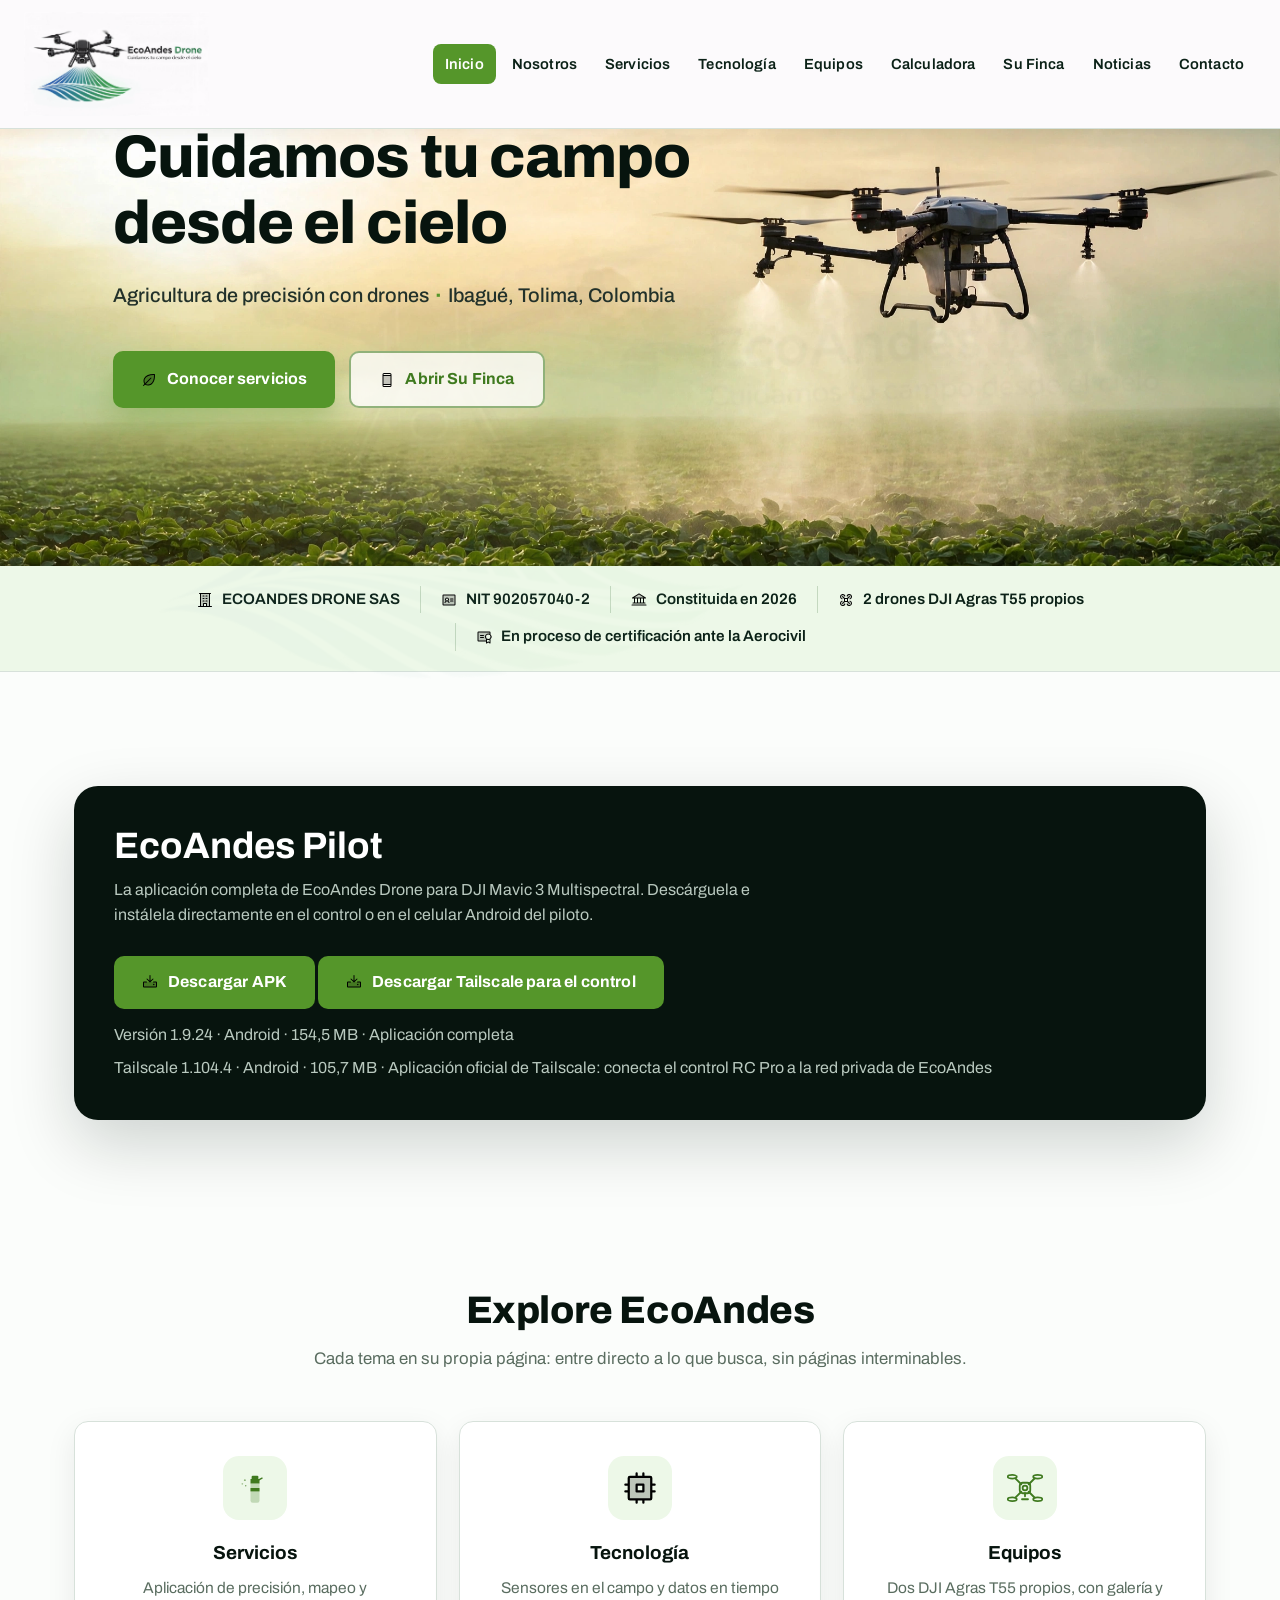
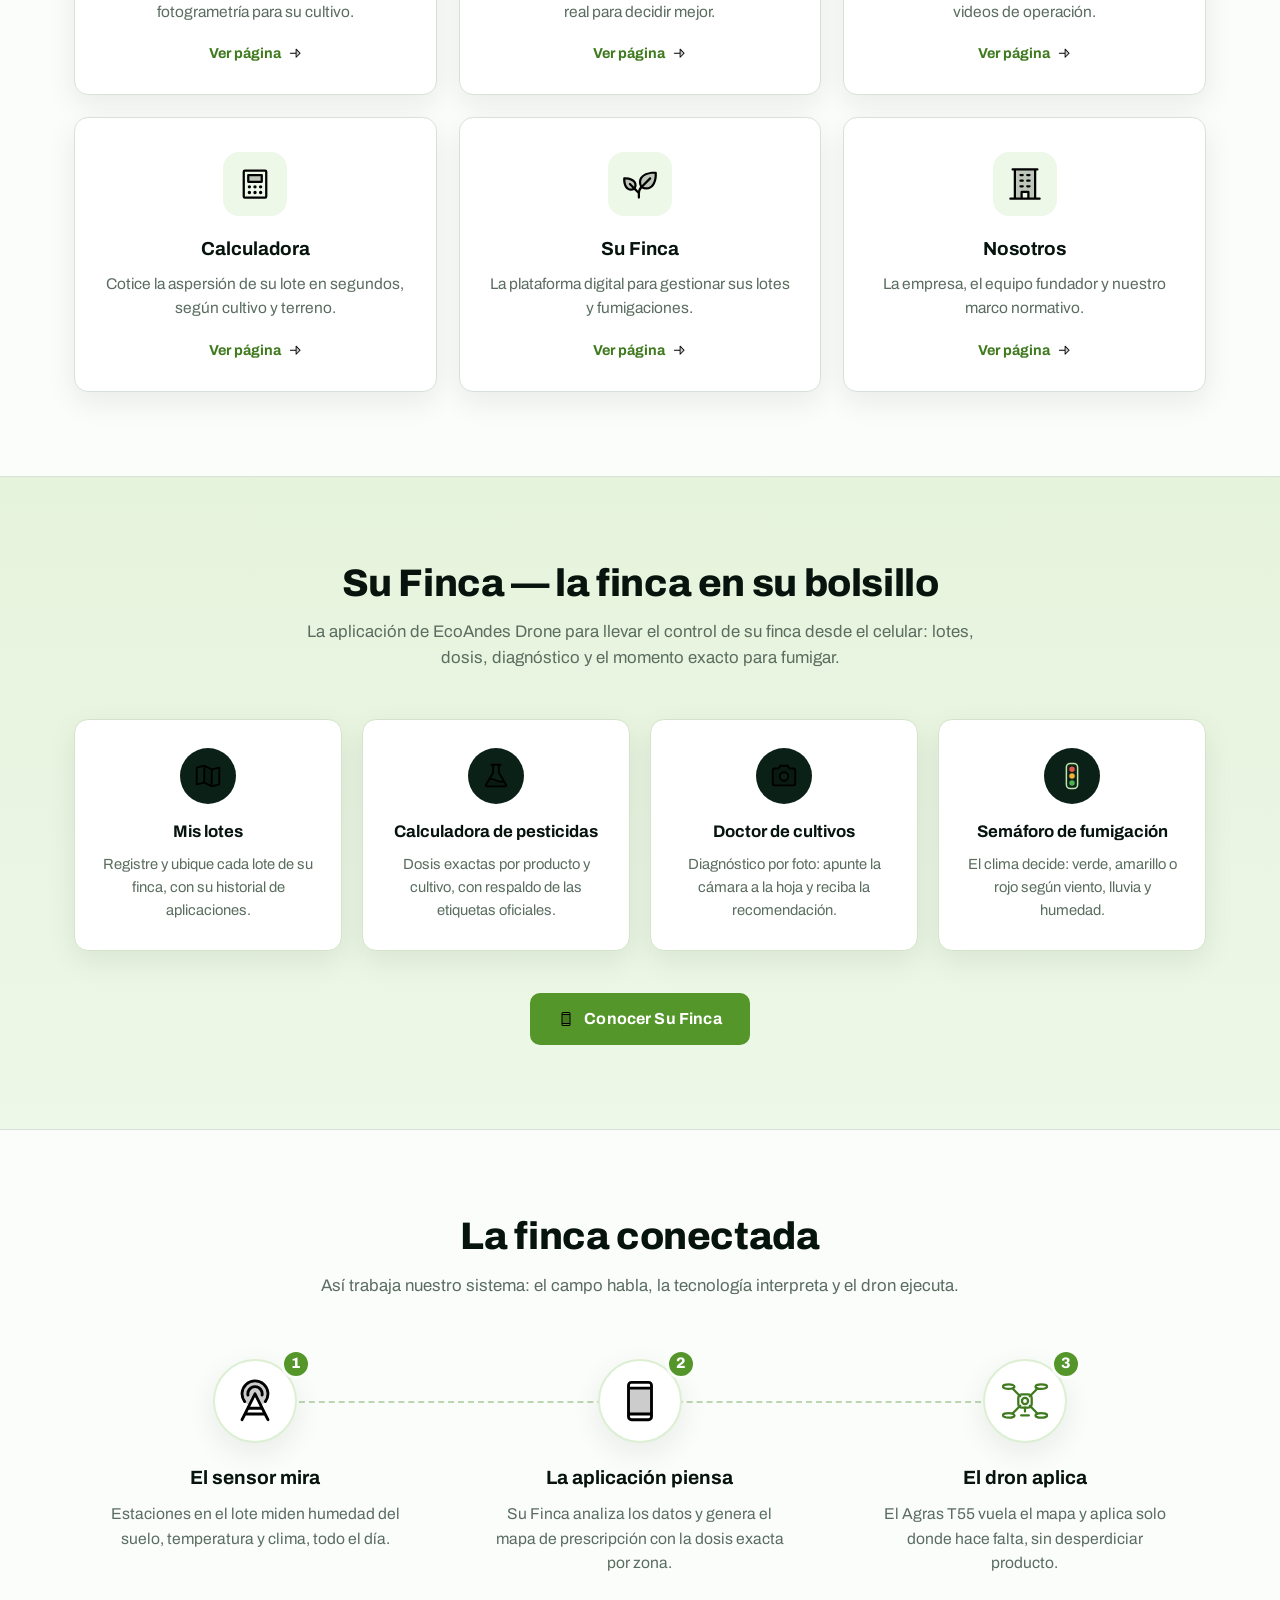
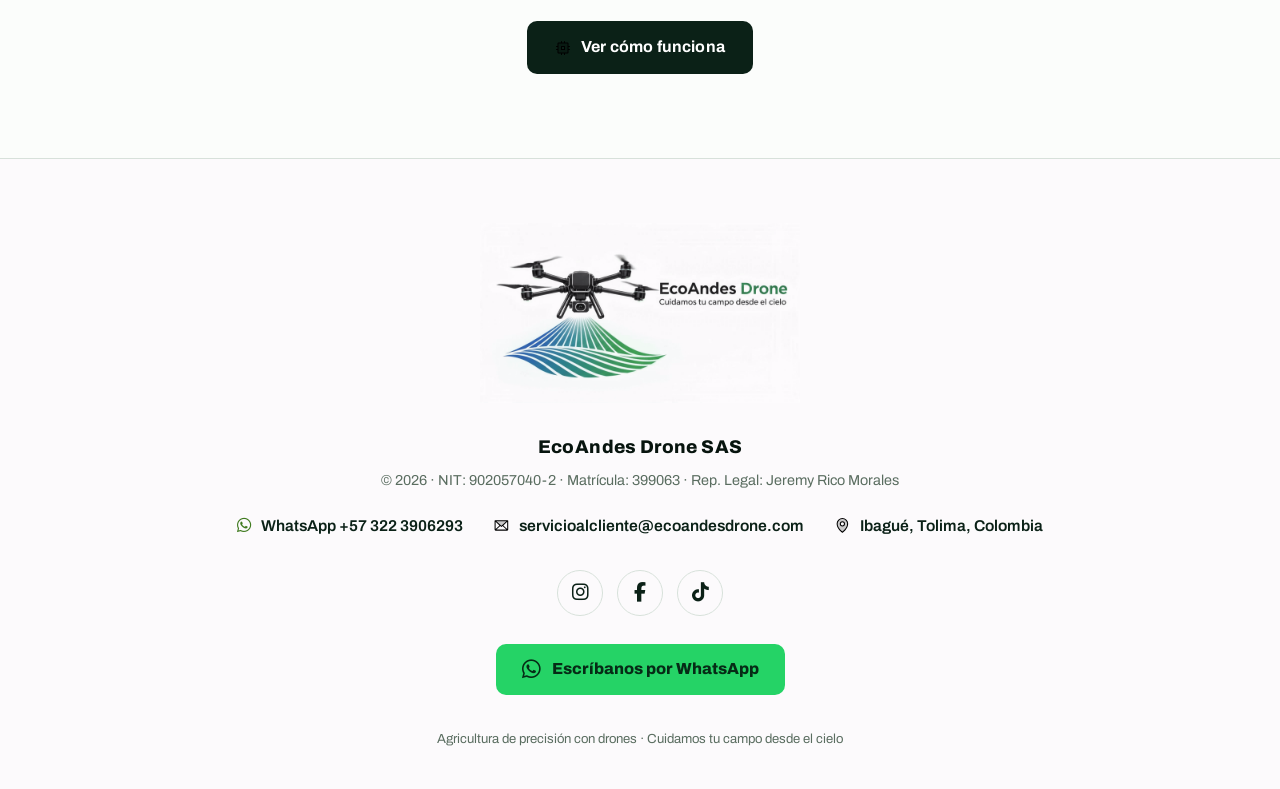
==== index.html @ b7e624b5 "Pilot 1.9.24: enlace de descarga y versión al día (riel de vuelo con Órbita, Ruta, PinPoint, Punto y" ====
<!doctype html>
<html lang="es">
  <head>
    <meta charset="utf-8" />
    <meta name="viewport" content="width=device-width, initial-scale=1, viewport-fit=cover" />
    <meta name="color-scheme" content="light" />
    <meta name="description" content="EcoAndes Drone SAS: agricultura de precisión con drones en Colombia. Fumigación, monitoreo de cultivos y la app Su Finca para el productor." /><link rel="canonical" href="https://ecoandesdrone.com/"><meta property="og:type" content="website"><meta property="og:site_name" content="EcoAndes Drone SAS"><meta property="og:title" content="EcoAndes Drone SAS | Cuidamos tu campo desde el cielo"><meta property="og:description" content="EcoAndes Drone SAS: agricultura de precisión con drones en Colombia. Fumigación, monitoreo de cultivos y la app Su Finca para el productor."><meta property="og:url" content="https://ecoandesdrone.com/"><meta property="og:image" content="https://ecoandesdrone.com/assets/hero-amanecer.webp"><meta name="twitter:card" content="summary_large_image"><meta name="twitter:title" content="EcoAndes Drone SAS | Cuidamos tu campo desde el cielo"><meta name="twitter:description" content="EcoAndes Drone SAS: agricultura de precisión con drones en Colombia. Fumigación, monitoreo de cultivos y la app Su Finca para el productor."><meta name="twitter:image" content="https://ecoandesdrone.com/assets/hero-amanecer.webp"><script type="application/ld+json">{"@context":"https://schema.org","@type":"Organization","name":"EcoAndes Drone SAS","url":"https://ecoandesdrone.com/","logo":"https://ecoandesdrone.com/assets/logo-estatico.webp","description":"Agricultura de precisión con drones en Colombia.","email":"servicioalcliente@ecoandesdrone.com","telephone":"+57-322-3906293","address":{"@type":"PostalAddress","addressLocality":"Ibagué","addressRegion":"Tolima","addressCountry":"CO"},"sameAs":["https://www.facebook.com/profile.php?id=61594143916085","https://www.instagram.com/ecoandesdrone/","https://www.tiktok.com/@ecoandesdrone"]}</script>
    <link rel="icon" href="assets/favicon.ico" />
    <title>EcoAndes Drone SAS | Cuidamos tu campo desde el cielo</title>
    <link rel="preconnect" href="https://fonts.googleapis.com" />
    <link rel="preconnect" href="https://fonts.gstatic.com" crossorigin />
    <link href="https://fonts.googleapis.com/css2?family=Archivo:wght@400;500;600;700;800;900&display=swap" rel="stylesheet" />
    <link rel="stylesheet" href="assets/fontawesome.css" />
    <style>
      :root{
        --ink:#07140e;
        --ink-2:#0b2117;
        --green:#55962a;
        --green-dark:#3f7a1f;
        --green-mid:#dcefd2;
        --pale:#edf8e8;
        --paper:#fbfdfb;
        --line:#d7e1da;
        --text:#1c2b21;
        --muted:#5a6d60;
        --white:#ffffff;
        --shadow:0 10px 30px rgba(7,20,14,.08);
        --shadow-lg:0 24px 60px rgba(2,8,5,.35);
        --radius:14px;
      }
      *{box-sizing:border-box}
      html{scroll-behavior:smooth}
      body{
        margin:0;
        font-family:"Archivo",system-ui,-apple-system,"Segoe UI",sans-serif;
        color:var(--text);
        background:var(--paper);
        line-height:1.55;
        -webkit-font-smoothing:antialiased;
      }
      img{max-width:100%;display:block}
      a{text-decoration:none;color:inherit}
      button{font:inherit}
      .wrap{max-width:1180px;margin:0 auto;padding:0 24px}
      .page-view[hidden]{display:none}

      /* ---------- LOGO: EL ORIGINAL, TAL CUAL, SOBRE BLANCO ----------
         Decisión del dueño: fondo blanco y el logo ORIGINAL a todo color,
         sin versiones en negativo, sin recolorear, sin halos ni
         difuminados. Se usa el archivo animado original del sitio
         (assets/logo-animado.gif: dron oscuro, "EcoAndes" en su tinta,
         "Drone" en verde, surcos azul-verde, eslogan debajo, hélices
         girando), idéntico en menú y pie. Su fondo nativo es un
         blanco cálido (#fcfafc); por eso el encabezado y el pie usan
         exactamente ese blanco: el logo se funde con la superficie
         sin rectángulo visible, sin tocar un píxel del arte. */

      /* ---------- MENÚ FIJO ---------- */
      .site-header{
        position:fixed;inset:0 0 auto 0;z-index:100;
        background:#fcfafc;
        border-bottom:1px solid var(--line);
        box-shadow:0 4px 18px rgba(7,20,14,.06);
      }
      .header-in{
        display:flex;align-items:center;gap:20px;
        max-width:1280px;margin:0 auto;padding:10px 24px;
      }
      .brand{display:flex;align-items:center;flex:none;padding:2px 0}
      .brand-logo{
        height:104px;width:auto;display:block;
      }
      .main-nav{margin-left:auto}
      .main-nav ul{
        display:flex;align-items:center;gap:4px;
        list-style:none;margin:0;padding:0;
      }
      .main-nav a{
        display:block;padding:9px 12px;border-radius:8px;
        color:var(--ink-2);font-size:.92rem;font-weight:600;letter-spacing:.01em;
        transition:background .2s,color .2s;cursor:pointer;
      }
      .main-nav a:hover{background:var(--pale);color:var(--green-dark)}
      .main-nav a.active{background:var(--green);color:#fff}
      .nav-toggle{
        display:none;margin-left:auto;
        background:transparent;border:1px solid var(--line);
        color:var(--ink-2);border-radius:8px;padding:8px 12px;font-size:1rem;cursor:pointer;
      }

      /* ---------- PANTALLA DE APERTURA (SPLASH) ----------
         Reproduce la del sitio vigente: al ENTRAR, primero se ve
         el logo grande y centrado, y después la página, con un
         fundido suave. Fondo verde oscuro radial; en el centro, el
         logo animado ORIGINAL (assets/logo-animado.gif, el mismo
         archivo, con las hélices girando) sobre su tarjeta blanca
         redondeada — su fondo nativo es ese blanco cálido, así que
         se funde con la tarjeta sin tocar un píxel —; debajo, el
         nombre, el eslogan y la barra de carga. Mismo ritmo del
         sitio actual: se oculta a los 450 ms del DOMContentLoaded
         (respaldo absoluto a los 1400 ms) y se desvanece en 0.7 s.
         Un toque o clic la salta y entra directo. Es solo de
         ENTRADA: la navegación interna entre páginas no la repite. */
      #splash{
        position:fixed;inset:0;z-index:9999;
        background:radial-gradient(circle at center,#163b27,#06110b 72%);
        display:grid;place-items:center;
        transition:opacity .7s,visibility .7s;
        cursor:pointer;
      }
      #splash.hidden{opacity:0;visibility:hidden;pointer-events:none}
      body.splash-lock{overflow:hidden}
      .splash-inner{text-align:center;color:#fff;padding:0 20px}
      .splash-card{
        width:min(310px,72vw);margin:0 auto;line-height:0;
        padding:18px 22px;border-radius:28px;
        background:#fcfafc;box-shadow:0 28px 80px rgba(0,0,0,.35);
        animation:splashLogoIn 1.1s cubic-bezier(.2,.8,.2,1);
      }
      .splash-card img{width:100%;height:auto;display:block}
      .splash-title{
        font-size:clamp(2rem,5vw,3.2rem);font-weight:900;
        margin-top:22px;letter-spacing:-.03em;line-height:1.05;
        animation:splashRise .9s .25s both;
      }
      .splash-title span{color:#2b854d}
      .splash-sub{
        color:#b8c9bd;margin-top:5px;font-size:1.02rem;
        animation:splashRise .9s .45s both;
      }
      .splash-loader{
        width:170px;height:3px;background:#284535;border-radius:9px;
        margin:28px auto 0;overflow:hidden;
      }
      .splash-loader::after{
        content:"";display:block;height:100%;width:45%;
        background:#2b854d;animation:splashLoad 1.7s ease-in-out infinite;
      }
      @keyframes splashLogoIn{
        from{opacity:0;transform:scale(.7) rotate(-8deg)}
        to{opacity:1;transform:none}
      }
      @keyframes splashRise{
        from{opacity:0;transform:translateY(15px)}
        to{opacity:1;transform:none}
      }
      @keyframes splashLoad{
        0%{transform:translateX(-120%)}
        100%{transform:translateX(380%)}
      }

      /* ---------- HERO (INICIO) — CONCEPTO 9 "AMANECER", LA ESCENA TAL CUAL ----------
         El fondo del hero ES la escena fotográfica del Concepto 9 que
         el dueño vio y escogió (assets/hero-amanecer.webp): cielo
         luminoso de amanecer, el dron a la derecha rociando sobre el
         campo verde, a todo el ancho y alto del hero, sin degradados
         sintéticos ni máscaras de fundido. La escena va LIMPIA, sin
         ningún texto impreso: los únicos textos son los elementos
         HTML vivos de aquí — a la izquierda, el titular oscuro en dos
         líneas, el subtítulo y los botones, en las mismas posiciones
         y proporciones de la referencia. */
      .hero{
        position:relative;color:var(--text);
        display:flex;align-items:flex-start;
        min-height:clamp(560px,44.2vw,900px);
        padding:clamp(96px,9.7vw,250px) 0 60px;
        overflow:hidden;background:#e7edd6;
      }
      .hero-bg{
        position:absolute;inset:0;z-index:0;
        width:100%;height:100%;
        object-fit:cover;object-position:50% 50%;
      }
      .hero-in{position:relative;z-index:2;width:100%;margin:0 auto;padding:0 24px 0 clamp(24px,8.8vw,260px)}
      .hero-copy{max-width:720px;text-align:left}
      .hero h1{
        margin:0;font-size:clamp(2.4rem,4.7vw,5.2rem);
        font-weight:800;line-height:1.1;letter-spacing:-.015em;color:var(--ink);
      }
      .hero h1 .l{display:block}
      .hero .sub{
        margin:24px 0 0;max-width:640px;
        font-size:clamp(1.02rem,1.55vw,1.3rem);color:#22312a;font-weight:500;
      }
      .hero .sub .dot{color:var(--green);font-weight:800;padding:0 2px}
      .hero-actions{
        margin-top:40px;display:flex;gap:14px;justify-content:flex-start;flex-wrap:wrap;
      }
      /* Botones como en la referencia: el principal, verde sólido; el
         secundario, claro y translúcido sobre la luz del cielo. */
      .hero .btn-green{box-shadow:0 14px 30px rgba(85,150,42,.35)}
      .hero .btn-outline{background:rgba(255,255,255,.78);border-color:rgba(63,122,31,.55)}
      .hero .btn-outline:hover{background:#fff}
      .btn{
        display:inline-flex;align-items:center;gap:10px;
        padding:14px 28px;border-radius:10px;
        font-size:1rem;font-weight:700;letter-spacing:.01em;
        transition:transform .15s,background .2s,border-color .2s;
        cursor:pointer;border:0;
      }
      .btn:active{transform:translateY(1px)}
      .btn-green{background:var(--green);color:#fff}
      .btn-green:hover{background:var(--green-dark)}
      .btn-outline{border:2px solid var(--green-dark);color:var(--green-dark);background:transparent}
      .btn-outline:hover{border-color:var(--green-dark);background:var(--pale)}
      .btn-dark{background:var(--ink-2);color:#fff}
      .btn-dark:hover{background:var(--ink)}

      /* ---------- MARCA DE AGUA FIJA ---------- */
      .site-watermark{
        position:fixed;inset:0;z-index:1;pointer-events:none;
        display:grid;place-items:center;overflow:hidden;opacity:.028;
      }
      .site-watermark img{
        width:min(1040px,82vw);height:auto;
        transform:rotate(-2deg) scale(1.04);will-change:transform;
        animation:watermarkDrift 18s ease-in-out infinite alternate;
      }
      @keyframes watermarkDrift{
        from{transform:rotate(-2deg) scale(1.04) translate3d(-1.5%,0,0)}
        to{transform:rotate(-2deg) scale(1.08) translate3d(1.5%,1%,0)}
      }
      section,.trust-band,.site-footer,.page-hero{position:relative;z-index:0}
      .wrap,.trust-in{position:relative;z-index:2}
      .site-footer > *{position:relative;z-index:2}

      /* ---------- FRANJA DE DATOS ---------- */
      .trust-band{background:var(--pale);border-bottom:1px solid var(--line)}
      .trust-in{
        display:flex;flex-wrap:wrap;justify-content:center;align-items:center;
        gap:10px 0;padding:20px 24px;max-width:1180px;margin:0 auto;text-align:center;
      }
      .trust-item{
        display:inline-flex;align-items:center;gap:9px;
        font-size:.95rem;font-weight:600;color:var(--ink-2);padding:2px 20px;
      }
      .trust-item i{color:var(--green-dark);font-size:1rem}
      .trust-item + .trust-item{border-left:1px solid #c4d8bf}

      /* ---------- SECCIONES ---------- */
      section{padding:84px 0}
      .section-head{text-align:center;max-width:680px;margin:0 auto 48px}
      .section-head h2{
        margin:0;font-size:clamp(1.7rem,3.6vw,2.4rem);font-weight:800;color:var(--ink);
        letter-spacing:-.01em;line-height:1.15;
      }
      .section-head p{margin:14px 0 0;color:var(--muted);font-size:1.05rem}
      .section-head.left{text-align:left;margin-left:0}
      .kicker{
        display:block;color:var(--green-dark);font-size:.78rem;font-weight:800;
        letter-spacing:.13em;text-transform:uppercase;margin-bottom:10px;
      }

      /* ---------- ENCABEZADO DE PÁGINA INTERNA ---------- */
      .page-hero{
        background:linear-gradient(135deg,var(--ink-2),var(--ink) 60%,#0e2c1f);
        color:#fff;text-align:center;
        padding:158px 24px 62px;overflow:hidden;
      }
      .page-hero::after{
        content:"";position:absolute;inset:0;
        background:radial-gradient(600px 220px at 80% 15%,rgba(85,150,42,.35),transparent);
        pointer-events:none;
      }
      .page-hero .in{position:relative;z-index:1;max-width:760px;margin:0 auto}
      .page-hero h1{
        margin:0;font-size:clamp(1.9rem,4.6vw,3rem);font-weight:800;
        letter-spacing:-.01em;line-height:1.12;
      }
      .page-hero p{margin:14px auto 0;color:#c9d8cf;font-size:1.05rem;max-width:640px}
      .page-crumb{
        display:inline-flex;align-items:center;gap:8px;margin-bottom:18px;
        font-size:.82rem;font-weight:700;letter-spacing:.08em;text-transform:uppercase;color:#9db8a4;
      }
      .page-crumb a{color:#bfe3ac;cursor:pointer}
      .page-crumb a:hover{color:#fff}

      /* ---------- EXPLORE (tarjetas-puerta) ---------- */
      .grid-6{display:grid;grid-template-columns:repeat(3,1fr);gap:22px}
      .card{
        background:var(--white);border:1px solid var(--line);border-radius:var(--radius);
        padding:34px 28px 30px;text-align:center;box-shadow:var(--shadow);
        display:flex;flex-direction:column;align-items:center;
        transition:transform .18s,box-shadow .18s,border-color .18s;cursor:pointer;
      }
      .card:hover{transform:translateY(-4px);border-color:#bcd6b2;box-shadow:0 18px 40px rgba(7,20,14,.12)}
      .card .icon{
        width:64px;height:64px;border-radius:16px;
        background:var(--pale);color:var(--green-dark);
        display:flex;align-items:center;justify-content:center;
        font-size:1.7rem;margin-bottom:18px;
      }
      .card .icon svg{width:36px;height:36px}
      .card h3{margin:0;font-size:1.18rem;font-weight:700;color:var(--ink)}
      .card p{margin:9px 0 0;color:var(--muted);font-size:.97rem}
      .card .go{
        margin-top:auto;padding-top:18px;
        font-size:.9rem;font-weight:700;color:var(--green-dark);
        display:inline-flex;align-items:center;gap:7px;
      }

      /* ---------- TARJETAS GENÉRICAS ---------- */
      .grid-2{display:grid;grid-template-columns:repeat(2,1fr);gap:22px}
      .grid-3{display:grid;grid-template-columns:repeat(3,1fr);gap:22px}
      .grid-4{display:grid;grid-template-columns:repeat(4,1fr);gap:20px}
      .info-card{
        background:var(--white);border:1px solid var(--line);border-radius:var(--radius);
        padding:32px 28px;box-shadow:var(--shadow);
      }
      .info-card .icon{
        width:58px;height:58px;border-radius:16px;margin-bottom:18px;
        background:var(--pale);color:var(--green-dark);
        display:flex;align-items:center;justify-content:center;font-size:1.5rem;
      }
      .info-card h3{margin:0;font-size:1.22rem;font-weight:700;color:var(--ink)}
      .info-card p{margin:9px 0 0;color:var(--muted);font-size:.98rem}
      .info-card ul{margin:12px 0 0;padding-left:18px;color:var(--muted);font-size:.95rem}
      .info-card ul li{margin:5px 0}
      .info-card ul strong{color:var(--text)}

      /* ---------- SU FINCA ---------- */
      .sufinca{background:linear-gradient(180deg,#e6f3dc 0%,var(--pale) 100%);border-block:1px solid var(--line)}
      .mini-card{
        background:var(--white);border:1px solid #d3e4cb;border-radius:var(--radius);
        padding:28px 22px;text-align:center;box-shadow:var(--shadow);
      }
      .mini-card .icon{
        width:56px;height:56px;border-radius:50%;margin:0 auto 15px;
        background:var(--ink-2);color:#bfe3ac;
        display:flex;align-items:center;justify-content:center;font-size:1.45rem;
      }
      .mini-card .icon svg{width:30px;height:30px}
      .mini-card h3{margin:0;font-size:1.05rem;font-weight:700;color:var(--ink)}
      .mini-card p{margin:8px 0 0;color:var(--muted);font-size:.92rem}
      .center-action{text-align:center;margin-top:42px}

      /* ---------- PASOS / FLUJO ---------- */
      .steps{display:grid;grid-template-columns:repeat(3,1fr);gap:22px;position:relative}
      .steps-4{grid-template-columns:repeat(4,1fr)}
      .step{text-align:center;padding:12px 22px 4px;position:relative}
      a.step{cursor:pointer}
      a.step:hover h3{color:var(--green-dark)}
      .step .icon{
        width:84px;height:84px;border-radius:50%;margin:0 auto 20px;
        background:var(--white);border:2px solid var(--green-mid);
        color:var(--green-dark);box-shadow:var(--shadow);
        display:flex;align-items:center;justify-content:center;font-size:2rem;
        position:relative;z-index:1;
      }
      .step .icon svg{width:46px;height:46px}
      .step .num{
        position:absolute;top:2px;left:50%;transform:translateX(26px);
        width:30px;height:30px;border-radius:50%;z-index:2;
        background:var(--green);color:#fff;font-weight:800;font-size:.95rem;
        display:flex;align-items:center;justify-content:center;
        border:3px solid var(--paper);
      }
      .step h3{margin:0;font-size:1.2rem;font-weight:700;color:var(--ink)}
      .step p{margin:10px auto 0;color:var(--muted);font-size:.98rem;max-width:300px}
      @media (min-width:821px){
        .steps::before{
          content:"";position:absolute;top:54px;left:19%;right:19%;
          border-top:2px dashed #bcd6b2;z-index:0;
        }
        .steps-4::before{left:12%;right:12%}
      }

      /* ---------- DATOS DE EMPRESA ---------- */
      .data-list{
        background:var(--white);border:1px solid var(--line);border-radius:var(--radius);
        box-shadow:var(--shadow);overflow:hidden;
      }
      .data-row{
        display:flex;gap:16px;align-items:flex-start;
        padding:18px 26px;border-bottom:1px solid var(--line);
      }
      .data-row:last-child{border-bottom:0}
      .data-row i{color:var(--green-dark);font-size:1.1rem;margin-top:3px;width:22px;text-align:center;flex:none}
      .data-row b{display:block;font-size:.8rem;letter-spacing:.07em;text-transform:uppercase;color:var(--muted)}
      .data-row span{font-size:1.02rem;font-weight:600;color:var(--ink)}
      .data-row a{color:var(--green-dark);font-weight:700}
      .data-row a:hover{text-decoration:underline}

      /* ---------- MARCO NORMATIVO ---------- */
      .norm-grid{display:grid;grid-template-columns:repeat(3,1fr);gap:18px}
      .norm-item{
        padding:26px;border:1px solid var(--line);border-radius:var(--radius);
        background:var(--white);box-shadow:var(--shadow);
      }
      .norm-item i{color:var(--green-dark);font-size:1.5rem;margin-bottom:14px;display:block}
      .norm-item h4{margin:0 0 6px;font-size:1rem;color:var(--ink)}
      .norm-item p{margin:0;font-size:.9rem;color:var(--muted)}
      .notice{
        margin-top:24px;padding:20px 22px;border-left:4px solid var(--green);
        background:#f2f8f2;border-radius:0 12px 12px 0;color:#3c5144;font-size:.94rem;
      }
      .notice a{color:var(--green-dark);font-weight:700}
      .notice a:hover{text-decoration:underline}

      /* ---------- ACORDEÓN DE SERVICIOS ---------- */
      .accordion{max-width:920px;margin:0 auto;display:grid;gap:13px}
      .acc{
        background:#fff;border:1px solid var(--line);border-radius:16px;
        overflow:hidden;box-shadow:0 8px 25px rgba(7,20,14,.045);
      }
      .acc.featured{border:2px solid var(--green)}
      .acc-head{
        display:flex;align-items:center;gap:16px;width:100%;
        padding:20px 22px;cursor:pointer;background:transparent;border:0;text-align:left;
      }
      .acc-icon{
        width:52px;height:52px;border-radius:15px;background:var(--pale);
        display:flex;align-items:center;justify-content:center;
        color:var(--green-dark);flex:none;font-size:1.25rem;
      }
      .acc-title{flex:1;font-weight:800;font-size:1.05rem;color:var(--ink)}
      .acc .chev{transition:transform .3s;color:#82938a}
      .acc.open .chev{transform:rotate(180deg);color:var(--green-dark)}
      .acc-body{max-height:0;overflow:hidden;transition:max-height .45s ease}
      .acc.open .acc-body{max-height:700px}
      .acc-content{padding:0 24px 24px 90px;color:var(--muted);font-size:.97rem}
      .acc-content ul{margin-top:10px;padding-left:18px}
      .acc-content li{margin:6px 0}
      .acc-content strong{color:var(--ink)}

      /* ---------- PROCESO DE TRABAJO (banda oscura) ---------- */
      .process-band{
        margin-top:30px;background:var(--ink);color:#fff;border-radius:24px;
        padding:40px;box-shadow:0 24px 65px rgba(7,20,14,.18);
      }
      .process-band h3{margin:0;font-size:clamp(1.6rem,3vw,2.3rem);line-height:1.1;color:#fff}
      .process-band .lead{color:#b9c9bf;max-width:680px;margin:12px 0 0}
      .process-steps{display:grid;grid-template-columns:repeat(5,1fr);gap:12px;margin-top:30px}
      .process-steps > div{
        padding:18px;border:1px solid rgba(255,255,255,.1);
        background:rgba(255,255,255,.045);border-radius:16px;min-height:150px;
      }
      .process-steps b{
        display:inline-flex;align-items:center;justify-content:center;
        width:34px;height:34px;border-radius:50%;
        background:rgba(85,150,42,.22);color:#bde7c3;font-size:.75rem;margin-bottom:18px;
      }
      .process-steps strong{display:block;margin-bottom:5px}
      .process-steps span{display:block;color:#9fb1a6;font-size:.84rem}
      .check-points{display:grid;gap:10px;margin-top:22px}
      .check-points span{display:flex;gap:9px;align-items:center;font-weight:600;color:var(--ink)}
      .check-points i{color:var(--green-dark)}

      /* ---------- FICHA T55 ---------- */
      .t55-spec{
        display:grid;grid-template-columns:1.2fr .8fr;gap:26px;align-items:stretch;
        background:#fff;border:1px solid var(--line);border-radius:22px;
        padding:36px;box-shadow:var(--shadow);
      }
      .t55-spec h3{margin:0 0 10px;font-size:1.9rem;color:var(--ink)}
      .t55-spec p{color:var(--muted);line-height:1.75;margin:0}
      .spec-list{display:grid;grid-template-columns:1fr 1fr;gap:12px}
      .spec-list span{border:1px solid var(--line);border-radius:16px;padding:18px;background:var(--paper)}
      .spec-list b{display:block;font-size:1.45rem;color:var(--green-dark)}
      .spec-list small{color:var(--muted)}
      .disclaimer{
        display:flex;gap:12px;align-items:flex-start;margin-top:20px;
        padding:18px 20px;border-left:4px solid var(--green);
        background:#f2f8f2;border-radius:0 12px 12px 0;color:#496055;font-size:.9rem;
      }
      .disclaimer i{color:var(--green-dark);margin-top:4px}
      .disclaimer p{margin:0}

      /* ---------- GALERÍA Y VIDEOS ---------- */
      .gallery-grid{display:grid;grid-template-columns:repeat(3,1fr);gap:18px}
      .gallery-item{
        position:relative;border-radius:18px;overflow:hidden;background:var(--ink-2);
        box-shadow:var(--shadow);margin:0;
      }
      .gallery-item img{width:100%;height:300px;object-fit:cover;display:block}
      .gallery-item figcaption{
        position:absolute;inset:auto 0 0;padding:56px 20px 16px;color:#fff;
        background:linear-gradient(transparent,rgba(0,0,0,.78));
        font-size:.95rem;font-weight:700;
      }
      .gallery-item figcaption span{color:#8fd07a}
      .dark-band{background:linear-gradient(180deg,var(--ink) 0%,var(--ink-2) 100%);color:#fff}
      .dark-band .section-head h2{color:#fff}
      .dark-band .section-head p{color:#aebfb4}
      .video-grid{display:grid;grid-template-columns:repeat(3,1fr);gap:18px}
      .video-card{
        position:relative;border-radius:18px;overflow:hidden;background:#020805;
        border:1px solid rgba(255,255,255,.09);box-shadow:0 22px 55px rgba(0,0,0,.28);
      }
      .video-card.featured{grid-column:span 2}
      .video-card video{width:100%;height:260px;object-fit:cover;display:block;background:#020805}
      .video-card.featured video{height:320px}
      .video-card .v-label{
        position:absolute;left:16px;bottom:14px;z-index:2;color:#fff;
        font-weight:700;font-size:.92rem;text-shadow:0 2px 10px rgba(0,0,0,.5);
        pointer-events:none;
      }
      .video-card .v-label small{display:block;color:rgba(255,255,255,.75);font-weight:500;font-size:.78rem}
      .video-note{margin:20px auto 0;max-width:820px;text-align:center;color:#91a69a;font-size:.85rem}

      /* ---------- CALCULADORA ---------- */
      .calc-wrap{background:linear-gradient(180deg,#f4f9f4 0%,#e9f3e9 100%);border-block:1px solid var(--line)}
      .calc-grid{display:grid;grid-template-columns:1fr 1fr;gap:28px;align-items:start;max-width:1020px;margin:0 auto}
      .calc-form,.calc-result{
        background:#fff;border:1px solid var(--line);border-radius:22px;
        padding:34px;box-shadow:var(--shadow);
      }
      .calc-form h3,.calc-result h3{margin:0 0 6px;font-size:1.35rem;color:var(--ink)}
      .calc-sub{color:var(--muted);font-size:.92rem;margin:0 0 22px}
      .field{margin-bottom:16px}
      .field > label{display:block;font-weight:700;font-size:.88rem;margin-bottom:7px;color:var(--ink)}
      .field input,.field select,.field textarea{
        width:100%;padding:13px 15px;border:1px solid #d7e1da;border-radius:12px;
        font:inherit;background:var(--paper);outline:none;color:var(--text);
      }
      .field input:focus,.field select:focus,.field textarea:focus{
        border-color:var(--green);box-shadow:0 0 0 3px rgba(85,150,42,.15);
      }
      .terrain{display:grid;grid-template-columns:1fr 1fr;gap:12px}
      .terrain label{
        position:relative;display:block;border:1px solid #d7e1da;border-radius:14px;
        padding:14px;cursor:pointer;background:var(--paper);transition:.2s;
      }
      .terrain input{position:absolute;opacity:0;pointer-events:none}
      .terrain label:has(input:checked){border-color:var(--green);background:#f2f9f0;box-shadow:0 0 0 3px rgba(85,150,42,.15)}
      .terrain label:has(input:focus-visible){outline:2px solid var(--green-dark);outline-offset:2px}
      .terrain b{display:block;font-size:1rem;color:var(--ink)}
      .terrain b i{color:var(--green-dark);margin-right:7px}
      .terrain small{color:var(--muted);display:block;margin-top:2px}
      .terrain .price{color:var(--green-dark);font-weight:800;margin-top:6px;display:block}
      .calc-result{display:none}
      .calc-result.show{display:block}
      .calc-total{
        font-size:clamp(2.1rem,5vw,2.8rem);font-weight:900;letter-spacing:-.02em;
        color:var(--green-dark);margin:6px 0 4px;
      }
      .calc-lines{
        display:grid;gap:8px;margin:18px 0;padding:18px;
        background:#f7faf7;border:1px solid var(--line);border-radius:14px;font-size:.92rem;
      }
      .calc-lines div{display:flex;justify-content:space-between;gap:10px}
      .calc-lines span{color:var(--muted)}
      .calc-notes{font-size:.84rem;color:var(--muted);display:grid;gap:9px;margin-top:16px;line-height:1.6}
      .calc-notes i{color:var(--green-dark);margin-right:6px}
      .calc-error{
        display:none;color:#b3261e;background:#fdecea;border:1px solid #f5c6c0;
        border-radius:12px;padding:12px 14px;font-size:.88rem;margin-bottom:14px;
      }
      .calc-error.show{display:block}

      /* ---------- CONTACTO ---------- */
      .contact-grid{display:grid;grid-template-columns:.85fr 1.15fr;gap:28px;align-items:start}
      .contact-box,.contact-form{
        background:#fff;border:1px solid var(--line);border-radius:22px;
        padding:34px;box-shadow:var(--shadow);
      }
      .contact-box h3,.contact-form h3{margin:0 0 6px;font-size:1.3rem;color:var(--ink)}
      .details{display:grid;gap:16px;margin-top:22px}
      .detail{display:flex;gap:13px;align-items:flex-start}
      .detail i{color:var(--green-dark);margin-top:4px;width:22px;text-align:center;flex:none}
      .detail span{color:#52645a}
      .detail a{color:var(--green-dark);font-weight:700}
      .detail a:hover{text-decoration:underline}
      .contact-form{display:grid;gap:14px}
      .contact-form .field{margin-bottom:0}
      .form-status{text-align:center;color:var(--muted);font-size:.85rem;margin:0}

      /* ---------- NOTICIAS ---------- */
      .news-meta{
        display:flex;flex-wrap:wrap;gap:12px;align-items:center;justify-content:center;
        margin-top:20px;color:#9fb3a8;font-size:.88rem;
      }
      .news-meta strong{color:#fff}
      .btn-refresh{
        background:var(--green);color:#fff;border:0;font-weight:700;font-size:.88rem;
        padding:10px 18px;border-radius:10px;cursor:pointer;
        display:inline-flex;align-items:center;gap:8px;transition:background .2s;
      }
      .btn-refresh:hover{background:var(--green-dark)}
      .btn-refresh:disabled{opacity:.6;cursor:wait}
      .filters{display:flex;flex-wrap:wrap;gap:10px;justify-content:center;margin-bottom:8px}
      .chip{
        border:1.5px solid var(--line);background:#fff;color:var(--muted);
        font:inherit;font-weight:700;font-size:.88rem;padding:9px 18px;
        border-radius:999px;cursor:pointer;transition:.2s;
        display:inline-flex;align-items:center;gap:8px;
      }
      .chip i{font-size:.85rem}
      .chip:hover{border-color:var(--green);color:var(--green-dark)}
      .chip.active{background:var(--green);border-color:var(--green);color:#fff}
      .news-grid{display:grid;grid-template-columns:repeat(3,1fr);gap:18px;margin-top:26px}
      .news-card{
        background:#fff;border:1px solid var(--line);border-radius:18px;padding:22px;
        display:flex;flex-direction:column;gap:10px;
        transition:transform .2s,box-shadow .2s;
      }
      .news-card:hover{transform:translateY(-3px);box-shadow:0 14px 30px rgba(7,20,14,.10)}
      .news-top{display:flex;align-items:center;gap:8px;flex-wrap:wrap}
      .tag{
        font-size:.72rem;font-weight:800;letter-spacing:.05em;text-transform:uppercase;
        padding:4px 12px;border-radius:999px;color:#fff;background:var(--green);
      }
      .tag.tech{background:#2e5297}.tag.norm{background:#b3541e}.tag.col{background:#225e5a}
      .lang{
        font-size:.72rem;font-weight:700;color:var(--muted);
        border:1px solid var(--line);padding:3px 10px;border-radius:999px;
      }
      .news-card h3{margin:0;font-size:1.02rem;line-height:1.4}
      .news-card h3 a{color:var(--ink)}
      .news-card h3 a:hover{color:var(--green-dark)}
      .news-card p.ex{margin:0;color:var(--muted);font-size:.88rem;flex:1}
      .news-card-meta{
        display:flex;justify-content:space-between;align-items:center;gap:10px;
        margin-top:6px;font-size:.78rem;color:var(--muted);
      }
      .read-link{color:var(--green-dark);font-weight:800;white-space:nowrap}
      .read-link:hover{text-decoration:underline}
      .skel{border:1px solid var(--line);border-radius:18px;padding:22px;display:flex;flex-direction:column;gap:12px}
      .skel div{
        background:linear-gradient(90deg,var(--pale) 25%,#e9efeb 50%,var(--pale) 75%);
        background-size:200% 100%;animation:sh 1.4s infinite;border-radius:8px;
      }
      @keyframes sh{to{background-position:-200% 0}}
      .news-empty{
        background:var(--pale);border:1px dashed #bcd6b2;border-radius:18px;
        padding:40px 24px;text-align:center;color:var(--muted);grid-column:1/-1;
      }
      .news-empty h3{margin:0 0 6px;color:var(--ink)}
      .news-empty p{margin:0}
      .cache-note{
        background:#fff8e6;border:1px solid #ecd9ae;color:#8a6d1f;font-size:.85rem;
        border-radius:12px;padding:10px 16px;margin:18px auto 0;max-width:680px;
        text-align:center;display:none;
      }
      .official{
        margin-top:44px;background:linear-gradient(135deg,#fdf8ef,#fbf3e2);
        border:1px solid #ecd9ae;border-radius:18px;padding:28px;
      }
      .official h2{margin:0 0 6px;font-size:1.15rem;color:var(--ink)}
      .official p{color:var(--muted);font-size:.92rem;margin:0 0 14px}
      .official ul{list-style:none;margin:0;padding:0;display:grid;gap:10px}
      .official li{display:flex;gap:10px;align-items:flex-start}
      .official li i{color:#b3541e;margin-top:4px}
      .official a{color:#b3541e;font-weight:700;font-size:.95rem}
      .official a:hover{text-decoration:underline}

      /* ---------- PIE ---------- */
      /* Pie claro, consistente con el encabezado: mismo blanco del logo,
         textos en oscuro, logo original a todo color. */
      .site-footer{
        background:#fcfafc;color:var(--text);text-align:center;
        padding:64px 24px 40px;border-top:1px solid var(--line);
      }
      /* Logo del pie: el original animado, idéntico al del menú,
         fundido sobre el blanco del pie. */
      .footer-logo{display:inline-block;line-height:0}
      .footer-logo img{width:min(320px,74vw);height:auto;display:block}
      .footer-name{margin:22px 0 0;font-size:1.15rem;font-weight:800;color:var(--ink);letter-spacing:.02em}
      .footer-legal{margin:8px auto 0;font-size:.9rem;color:var(--muted);max-width:640px}
      .footer-contact{
        margin:22px auto 0;display:flex;flex-wrap:wrap;justify-content:center;gap:10px 30px;
        font-size:.98rem;font-weight:600;color:var(--ink-2);
      }
      .footer-contact a,.footer-contact span{display:inline-flex;align-items:center;gap:9px}
      .footer-contact a:hover{color:var(--green-dark);text-decoration:underline}
      .footer-contact i{color:var(--green-dark);font-size:1.05rem}
      .social-row{margin-top:32px;display:flex;justify-content:center;gap:14px}
      .social-row a{
        width:46px;height:46px;border-radius:50%;
        border:1px solid var(--line);color:var(--ink-2);
        display:flex;align-items:center;justify-content:center;font-size:1.2rem;
        transition:background .2s,border-color .2s,color .2s;
      }
      .social-row a:hover{background:var(--green);border-color:var(--green);color:#fff}
      .wa-btn{
        margin-top:28px;display:inline-flex;align-items:center;gap:11px;
        background:#25d366;color:#062b16;font-weight:800;font-size:1rem;
        padding:13px 26px;border-radius:10px;transition:background .2s;
      }
      .wa-btn i{font-size:1.35rem}
      .wa-btn:hover{background:#1fb857}
      .footer-note{margin:34px 0 0;font-size:.82rem;color:var(--muted)}

      /* ---------- WHATSAPP FLOTANTE ---------- */
      .wa-float{
        position:fixed;right:20px;bottom:20px;z-index:200;
        width:58px;height:58px;border-radius:50%;
        display:flex;align-items:center;justify-content:center;
        background:#25d366;color:#fff;font-size:1.8rem;
        box-shadow:0 12px 30px rgba(37,211,102,.35);
        transition:transform .2s;
      }
      .wa-float:hover{transform:translateY(-2px) scale(1.04)}

      /* ---------- RESPONSIVE ---------- */
      @media (max-width:1080px){
        .main-nav a{padding:9px 8px;font-size:.86rem}
        .grid-4{grid-template-columns:repeat(2,1fr)}
        .steps-4{grid-template-columns:repeat(2,1fr)}
        .brand-logo{height:88px}
        .news-grid{grid-template-columns:repeat(2,1fr)}
        .video-grid{grid-template-columns:repeat(2,1fr)}
        .video-card.featured{grid-column:span 2}
      }
      @media (max-width:980px){
        .process-steps{grid-template-columns:repeat(2,1fr)}
        .t55-spec{grid-template-columns:1fr}
        .calc-grid{grid-template-columns:1fr}
        .contact-grid{grid-template-columns:1fr}
        .gallery-grid{grid-template-columns:repeat(2,1fr)}
      }
      @media (max-width:820px){
        .grid-6{grid-template-columns:repeat(2,1fr)}
        .grid-3,.norm-grid{grid-template-columns:1fr}
        .grid-2{grid-template-columns:1fr}
        .steps,.steps-4{grid-template-columns:1fr;gap:34px}
        .nav-toggle{display:block}
        .main-nav{
          display:none;position:absolute;top:100%;left:0;right:0;
          background:#fcfafc;border-top:1px solid var(--line);
          box-shadow:0 18px 30px rgba(7,20,14,.10);
          padding:10px 16px 16px;
          max-height:calc(100dvh - 90px);overflow-y:auto;
        }
        .main-nav.open{display:block}
        .main-nav ul{flex-direction:column;align-items:stretch;gap:2px}
        .main-nav a{padding:12px 14px;font-size:1rem}
        /* Amanecer en móvil: la misma escena fotográfica de fondo,
           encuadrada hacia su lado luminoso para que el texto vivo
           respire sobre el cielo claro como en la referencia, con el
           dron asomando a la derecha. Una leve aclaración local tras
           el texto (sin paneles duros) mantiene la lectura. */
        .hero{min-height:600px;padding:156px 0 72px}
        .hero::before{
          content:"";position:absolute;inset:0;z-index:1;
          background:linear-gradient(100deg,rgba(255,253,244,.60) 0%,rgba(255,253,244,.30) 55%,rgba(255,253,244,0) 88%);
        }
        .hero-bg{object-position:54% 50%}
        .hero h1{font-size:clamp(1.95rem,8.8vw,2.7rem)}
        .hero-in{padding:0 20px}
        .hero-copy{max-width:560px}
        .page-hero{padding:138px 20px 52px}
        section{padding:64px 0}
        .trust-item + .trust-item{border-left:none}
        .acc-content{padding:0 20px 20px 20px}
        .process-band{padding:28px 22px}
      }
      @media (max-width:620px){
        .process-steps{grid-template-columns:1fr}
        .spec-list{grid-template-columns:1fr}
        .terrain{grid-template-columns:1fr}
        .calc-form,.calc-result,.contact-box,.contact-form{padding:24px}
        .gallery-grid,.video-grid,.news-grid{grid-template-columns:1fr}
        .video-card.featured{grid-column:auto}
        .gallery-item img{height:240px}
      }
      @media (max-width:540px){
        .grid-6{grid-template-columns:1fr}
        .grid-4{grid-template-columns:1fr}
        .brand-logo{height:70px}
        .site-watermark{opacity:.026}
        .site-watermark img{width:118vw;max-width:none}
        .btn{width:100%;justify-content:center}
        .hero-actions{flex-direction:column;align-items:stretch}
        .wa-float{right:16px;bottom:16px;width:54px;height:54px;font-size:1.6rem}
      }
      @media (prefers-reduced-motion:reduce){
        html{scroll-behavior:auto}
        #splash{display:none}
        *{transition:none !important;animation:none !important}
        .brand-logo{content:url("assets/logo-estatico.webp")}
        .footer-logo img{content:url("assets/logo-estatico.webp")}
      }
    </style>
  <style>.ic{width:1em;height:1em;display:inline-block;vertical-align:-.12em;flex:none}.trust-item svg.ic{color:var(--green-dark);font-size:1rem}.data-row svg.ic{color:var(--green-dark);font-size:1.1rem;margin-top:3px;width:22px;text-align:center;flex:none}.norm-item svg.ic{color:var(--green-dark);font-size:1.5rem;margin-bottom:14px;display:block}.check-points svg.ic{color:var(--green-dark)}.disclaimer svg.ic{color:var(--green-dark);margin-top:4px}.terrain b svg.ic{color:var(--green-dark);margin-right:7px}.calc-notes svg.ic{color:var(--green-dark);margin-right:6px}.detail svg.ic{color:var(--green-dark);margin-top:4px;width:22px;text-align:center;flex:none}.chip svg.ic{font-size:.85rem}.official li svg.ic{color:#b3541e;margin-top:4px}.footer-contact svg.ic{color:var(--green-dark);font-size:1.05rem}.wa-btn svg.ic{font-size:1.35rem}.ic{transition:transform .3s ease;animation:icIn .55s ease both,icFloatAll 3.4s ease-in-out .6s infinite}@keyframes icIn{from{opacity:0;transform:translateY(.18em)}to{opacity:1;transform:translateY(0)}}@keyframes icFloatAll{0%,100%{transform:translateY(0)}50%{transform:translateY(-.1em)}}header .ic,footer .ic,nav .ic,p .ic,li .ic{animation:icIn .55s ease both}a:hover .ic,button:hover .ic{transform:translateY(-1px) scale(1.09)}.anim-dron{animation:icIn .55s ease both,icFloat 2.8s ease-in-out .6s infinite}@keyframes icFloat{0%,100%{transform:translateY(0) rotate(0deg)}50%{transform:translateY(-.2em) rotate(3deg)}}.anim-onda{animation:icIn .55s ease both,icPulse 2.2s ease-in-out .6s infinite}@keyframes icPulse{0%,100%{transform:scale(1)}50%{transform:scale(1.16)}}.anim-brote{animation:icIn .55s ease both,icSway 3s ease-in-out .6s infinite;transform-origin:50% 92%}@keyframes icSway{0%,100%{transform:rotate(-5deg)}50%{transform:rotate(5deg)}}.semaforo-anim .sf-l{opacity:.22}.semaforo-anim .sf-r{animation:sfR 3.6s linear infinite}.semaforo-anim .sf-a{animation:sfA 3.6s linear infinite}.semaforo-anim .sf-v{animation:sfV 3.6s linear infinite}@keyframes sfR{0%,28%{opacity:1}34%,100%{opacity:.22}}@keyframes sfA{0%,32%{opacity:.22}38%,62%{opacity:1}68%,100%{opacity:.22}}@keyframes sfV{0%,66%{opacity:.22}72%,96%{opacity:1}100%{opacity:.22}}@media (prefers-reduced-motion: reduce){.ic{animation:none!important;transition:none!important}}</style>
</head>
  <body>
<div id="splash" aria-hidden="true">
      <div class="splash-inner">
        <div class="splash-card">
          <img src="assets/logo-animado.gif" alt="" />
        </div>
        <div class="splash-title">EcoAndes <span>Drone</span></div>
        <div class="splash-sub">Cuidamos tu campo desde el cielo</div>
        <div class="splash-loader"></div>
      </div>
    </div>
<header class="site-header">
      <div class="header-in">
        <a class="brand" href="index.html" data-nav="inicio" aria-label="EcoAndes Drone — Inicio">
          <img class="brand-logo" src="assets/logo-animado.gif" alt="Logotipo animado EcoAndes Drone con hélices en movimiento" />
        </a>
        <button class="nav-toggle" id="navToggle" aria-label="Abrir menú" aria-expanded="false">
          <svg class="ic" aria-hidden="true" focusable="false"><use href="assets/iconos.svg#ic-menu"></use></svg>
        </button>
        <nav class="main-nav" id="mainNav" aria-label="Navegación principal">
          <ul>
            <li><a href="index.html" data-nav="inicio" class="active" aria-current="page">Inicio</a></li>
            <li><a href="nosotros.html" data-nav="nosotros">Nosotros</a></li>
            <li><a href="servicios.html" data-nav="servicios">Servicios</a></li>
            <li><a href="tecnologia.html" data-nav="tecnologia">Tecnología</a></li>
            <li><a href="equipos.html" data-nav="equipos">Equipos</a></li>
            <li><a href="calculadora.html" data-nav="calculadora">Calculadora</a></li>
            <li><a href="su-finca.html" data-nav="sufinca">Su Finca</a></li>
            <li><a href="noticias.html" data-nav="noticias">Noticias</a></li>
            <li><a href="contacto.html" data-nav="contacto">Contacto</a></li>
          </ul>
        </nav>
      </div>
    </header>
<div class="site-watermark" aria-hidden="true"><img src="assets/logo-estatico.webp" alt="" /></div>
<main id="app">
<div class="page-view" id="view-inicio">

      <!-- HERO — Concepto 9 "Amanecer", idéntico a la referencia que
           escogió el dueño: la escena fotográfica del amanecer como
           fondo a todo el ancho (dron a la derecha rociando sobre el
           campo) y, vivos sobre la foto, titular en dos líneas,
           subtítulo y botones a la izquierda -->
      <div class="hero">
        <img class="hero-bg" src="assets/hero-amanecer.webp" alt="" aria-hidden="true" />
        <div class="hero-in">
          <div class="hero-copy">
            <h1><span class="l">Cuidamos tu campo</span> <span class="l">desde el cielo</span></h1>
            <p class="sub">Agricultura de precisión con drones <span class="dot">·</span> Ibagué, Tolima, Colombia</p>
            <div class="hero-actions">
              <a class="btn btn-green" href="servicios.html" data-nav="servicios"><svg class="ic" aria-hidden="true" focusable="false"><use href="assets/iconos.svg#ic-leaf"></use></svg> Conocer servicios</a>
              <a class="btn btn-outline" href="su-finca.html" data-nav="sufinca"><svg class="ic" aria-hidden="true" focusable="false"><use href="assets/iconos.svg#ic-smartphone"></use></svg> Abrir Su Finca</a>
            </div>
          </div>
        </div>
      </div>

      <!-- FRANJA DE DATOS -->
      <div class="trust-band" aria-label="Datos de la empresa">
        <div class="trust-in">
          <span class="trust-item"><svg class="ic" aria-hidden="true" focusable="false"><use href="assets/iconos.svg#ic-building"></use></svg> ECOANDES DRONE SAS</span>
          <span class="trust-item"><svg class="ic" aria-hidden="true" focusable="false"><use href="assets/iconos.svg#ic-id-card"></use></svg> NIT 902057040-2</span>
          <span class="trust-item"><svg class="ic" aria-hidden="true" focusable="false"><use href="assets/iconos.svg#ic-landmark"></use></svg> Constituida en 2026</span>
          <span class="trust-item"><svg class="ic" aria-hidden="true" focusable="false"><use href="assets/iconos.svg#ic-dron-agricola"></use></svg> 2 drones DJI Agras T55 propios</span>
          <span class="trust-item"><svg class="ic" aria-hidden="true" focusable="false"><use href="assets/iconos.svg#ic-file-check"></use></svg> En proceso de certificación ante la Aerocivil</span>
        </div>
      </div>

      <!-- ECOANDES PILOT -->
      <section aria-labelledby="pilot-title">
        <div class="wrap">
          <div class="process-band">
            <h3 id="pilot-title">EcoAndes Pilot</h3>
            <p class="lead">La aplicación completa de EcoAndes Drone para DJI Mavic 3 Multispectral. Descárguela e instálela directamente en el control o en el celular Android del piloto.</p>
            <p style="margin:28px 0 0">
              <a class="btn btn-green" href="https://github.com/Ecoandesdrone/ecoandesdrone.github.io/releases/download/pilot-v1.9.24/EcoAndesPilot-v1.9.24.apk" download><svg class="ic" aria-hidden="true" focusable="false"><use href="assets/iconos.svg#ic-descargar-app"></use></svg> Descargar APK</a>
              <a class="btn btn-green" href="https://github.com/Ecoandesdrone/ecoandesdrone.github.io/releases/download/tailscale-control/tailscale-android-universal-1.104.4.apk" download><svg class="ic" aria-hidden="true" focusable="false"><use href="assets/iconos.svg#ic-descargar-app"></use></svg> Descargar Tailscale para el control</a>
            </p>
            <p style="color:#b9c9bf;margin:14px 0 0">Versión 1.9.24 · Android · 154,5 MB · Aplicación completa</p>
            <p style="color:#b9c9bf;margin:8px 0 0">Tailscale 1.104.4 · Android · 105,7 MB · Aplicación oficial de Tailscale: conecta el control RC Pro a la red privada de EcoAndes</p>
          </div>
        </div>
      </section>

      <!-- EXPLORE ECOANDES -->
      <section aria-labelledby="explore-title">
        <div class="wrap">
          <div class="section-head">
            <h2 id="explore-title">Explore EcoAndes</h2>
            <p>Cada tema en su propia página: entre directo a lo que busca, sin páginas interminables.</p>
          </div>
          <div class="grid-6">
            <a class="card" href="servicios.html" data-nav="servicios">
              <span class="icon"><svg class="ic" aria-hidden="true" focusable="false"><use href="assets/iconos.svg#ic-spray-can"></use></svg></span>
              <h3>Servicios</h3>
              <p>Aplicación de precisión, mapeo y fotogrametría para su cultivo.</p>
              <span class="go">Ver página <svg class="ic" aria-hidden="true" focusable="false"><use href="assets/iconos.svg#ic-arrow-right"></use></svg></span>
            </a>
            <a class="card" href="tecnologia.html" data-nav="tecnologia">
              <span class="icon"><svg class="ic" aria-hidden="true" focusable="false"><use href="assets/iconos.svg#ic-cpu"></use></svg></span>
              <h3>Tecnología</h3>
              <p>Sensores en el campo y datos en tiempo real para decidir mejor.</p>
              <span class="go">Ver página <svg class="ic" aria-hidden="true" focusable="false"><use href="assets/iconos.svg#ic-arrow-right"></use></svg></span>
            </a>
            <a class="card" href="equipos.html" data-nav="equipos">
              <span class="icon">
                <svg viewBox="0 0 48 48" fill="none" stroke="currentColor" stroke-width="2.4" stroke-linecap="round" stroke-linejoin="round" aria-hidden="true">
                  <ellipse cx="7" cy="9" rx="6" ry="2.4"/>
                  <ellipse cx="41" cy="9" rx="6" ry="2.4"/>
                  <ellipse cx="7" cy="39" rx="6" ry="2.4"/>
                  <ellipse cx="41" cy="39" rx="6" ry="2.4"/>
                  <path d="M11 11 L19 19 M37 11 L29 19 M11 37 L19 29 M37 37 L29 29"/>
                  <rect x="17" y="17" width="14" height="14" rx="4"/>
                  <circle cx="24" cy="24" r="3.2"/>
                  <path d="M24 31 v4 M20 39 h8"/>
                </svg>
              </span>
              <h3>Equipos</h3>
              <p>Dos DJI Agras T55 propios, con galería y videos de operación.</p>
              <span class="go">Ver página <svg class="ic" aria-hidden="true" focusable="false"><use href="assets/iconos.svg#ic-arrow-right"></use></svg></span>
            </a>
            <a class="card" href="calculadora.html" data-nav="calculadora">
              <span class="icon"><svg class="ic" aria-hidden="true" focusable="false"><use href="assets/iconos.svg#ic-calculator"></use></svg></span>
              <h3>Calculadora</h3>
              <p>Cotice la aspersión de su lote en segundos, según cultivo y terreno.</p>
              <span class="go">Ver página <svg class="ic" aria-hidden="true" focusable="false"><use href="assets/iconos.svg#ic-arrow-right"></use></svg></span>
            </a>
            <a class="card" href="su-finca.html" data-nav="sufinca">
              <span class="icon"><svg class="ic" aria-hidden="true" focusable="false"><use href="assets/iconos.svg#ic-sprout"></use></svg></span>
              <h3>Su Finca</h3>
              <p>La plataforma digital para gestionar sus lotes y fumigaciones.</p>
              <span class="go">Ver página <svg class="ic" aria-hidden="true" focusable="false"><use href="assets/iconos.svg#ic-arrow-right"></use></svg></span>
            </a>
            <a class="card" href="nosotros.html" data-nav="nosotros">
              <span class="icon"><svg class="ic" aria-hidden="true" focusable="false"><use href="assets/iconos.svg#ic-building"></use></svg></span>
              <h3>Nosotros</h3>
              <p>La empresa, el equipo fundador y nuestro marco normativo.</p>
              <span class="go">Ver página <svg class="ic" aria-hidden="true" focusable="false"><use href="assets/iconos.svg#ic-arrow-right"></use></svg></span>
            </a>
          </div>
        </div>
      </section>

      <!-- SU FINCA (resumen) -->
      <section class="sufinca" aria-labelledby="sufinca-title">
        <div class="wrap">
          <div class="section-head">
            <h2 id="sufinca-title">Su Finca — la finca en su bolsillo</h2>
            <p>La aplicación de EcoAndes Drone para llevar el control de su finca desde el celular: lotes, dosis, diagnóstico y el momento exacto para fumigar.</p>
          </div>
          <div class="grid-4">
            <div class="mini-card">
              <span class="icon"><svg class="ic" aria-hidden="true" focusable="false"><use href="assets/iconos.svg#ic-map-pinned"></use></svg></span>
              <h3>Mis lotes</h3>
              <p>Registre y ubique cada lote de su finca, con su historial de aplicaciones.</p>
            </div>
            <div class="mini-card">
              <span class="icon"><svg class="ic" aria-hidden="true" focusable="false"><use href="assets/iconos.svg#ic-flask-conical"></use></svg></span>
              <h3>Calculadora de pesticidas</h3>
              <p>Dosis exactas por producto y cultivo, con respaldo de las etiquetas oficiales.</p>
            </div>
            <div class="mini-card">
              <span class="icon"><svg class="ic" aria-hidden="true" focusable="false"><use href="assets/iconos.svg#ic-camera"></use></svg></span>
              <h3>Doctor de cultivos</h3>
              <p>Diagnóstico por foto: apunte la cámara a la hoja y reciba la recomendación.</p>
            </div>
            <div class="mini-card">
              <span class="icon">
                <svg viewBox="0 0 48 48" fill="none" stroke="currentColor" stroke-width="2.4" aria-hidden="true">
                  <rect x="15" y="4" width="18" height="40" rx="6"/>
                  <circle cx="24" cy="13" r="4.4" fill="#e2574c" stroke="none"/>
                  <circle cx="24" cy="24" r="4.4" fill="#f2b233" stroke="none"/>
                  <circle cx="24" cy="35" r="4.4" fill="#4caf50" stroke="none"/>
                </svg>
              </span>
              <h3>Semáforo de fumigación</h3>
              <p>El clima decide: verde, amarillo o rojo según viento, lluvia y humedad.</p>
            </div>
          </div>
          <div class="center-action">
            <a class="btn btn-green" href="su-finca.html" data-nav="sufinca"><svg class="ic" aria-hidden="true" focusable="false"><use href="assets/iconos.svg#ic-smartphone"></use></svg> Conocer Su Finca</a>
          </div>
        </div>
      </section>

      <!-- LA FINCA CONECTADA (resumen) -->
      <section aria-labelledby="tec-title">
        <div class="wrap">
          <div class="section-head">
            <h2 id="tec-title">La finca conectada</h2>
            <p>Así trabaja nuestro sistema: el campo habla, la tecnología interpreta y el dron ejecuta.</p>
          </div>
          <div class="steps">
            <a class="step" href="tecnologia.html" data-nav="tecnologia">
              <span class="num">1</span>
              <span class="icon"><svg class="ic" aria-hidden="true" focusable="false"><use href="assets/iconos.svg#ic-radio-tower"></use></svg></span>
              <h3>El sensor mira</h3>
              <p>Estaciones en el lote miden humedad del suelo, temperatura y clima, todo el día.</p>
            </a>
            <a class="step" href="tecnologia.html" data-nav="tecnologia">
              <span class="num">2</span>
              <span class="icon"><svg class="ic" aria-hidden="true" focusable="false"><use href="assets/iconos.svg#ic-smartphone"></use></svg></span>
              <h3>La aplicación piensa</h3>
              <p>Su Finca analiza los datos y genera el mapa de prescripción con la dosis exacta por zona.</p>
            </a>
            <a class="step" href="tecnologia.html" data-nav="tecnologia">
              <span class="num">3</span>
              <span class="icon">
                <svg viewBox="0 0 48 48" fill="none" stroke="currentColor" stroke-width="2.4" stroke-linecap="round" stroke-linejoin="round" aria-hidden="true">
                  <ellipse cx="7" cy="9" rx="6" ry="2.4"/>
                  <ellipse cx="41" cy="9" rx="6" ry="2.4"/>
                  <ellipse cx="7" cy="39" rx="6" ry="2.4"/>
                  <ellipse cx="41" cy="39" rx="6" ry="2.4"/>
                  <path d="M11 11 L19 19 M37 11 L29 19 M11 37 L19 29 M37 37 L29 29"/>
                  <rect x="17" y="17" width="14" height="14" rx="4"/>
                  <circle cx="24" cy="24" r="3.2"/>
                  <path d="M24 31 v4 M20 39 h8"/>
                </svg>
              </span>
              <h3>El dron aplica</h3>
              <p>El Agras T55 vuela el mapa y aplica solo donde hace falta, sin desperdiciar producto.</p>
            </a>
          </div>
          <div class="center-action">
            <a class="btn btn-dark" href="tecnologia.html" data-nav="tecnologia"><svg class="ic" aria-hidden="true" focusable="false"><use href="assets/iconos.svg#ic-cpu"></use></svg> Ver cómo funciona</a>
          </div>
        </div>
      </section>

    </div><!-- /view-inicio -->

    <!-- ==================================================== -->
    <!-- ===================  NOSOTROS  ===================== -->
    <!-- ==================================================== -->
</main>
<footer class="site-footer">
      <span class="footer-logo">
        <img src="assets/logo-animado.gif" alt="Logotipo de EcoAndes Drone" />
      </span>
      <p class="footer-name">EcoAndes Drone SAS</p>
      <p class="footer-legal">© 2026 · NIT: 902057040-2 · Matrícula: 399063 · Rep. Legal: Jeremy Rico Morales</p>
      <div class="footer-contact">
        <a href="https://wa.me/573223906293" target="_blank" rel="noopener"><i class="fa-brands fa-whatsapp" aria-hidden="true"></i> WhatsApp +57 322 3906293</a>
        <a href="mailto:servicioalcliente@ecoandesdrone.com"><svg class="ic" aria-hidden="true" focusable="false"><use href="assets/iconos.svg#ic-mail"></use></svg> servicioalcliente@ecoandesdrone.com</a>
        <span><svg class="ic" aria-hidden="true" focusable="false"><use href="assets/iconos.svg#ic-map-pin"></use></svg> Ibagué, Tolima, Colombia</span>
      </div>
      <div class="social-row" aria-label="Redes sociales de EcoAndes Drone">
        <a href="https://www.instagram.com/ecoandesdrone/" target="_blank" rel="noopener" aria-label="Instagram de EcoAndes Drone"><i class="fa-brands fa-instagram" aria-hidden="true"></i></a>
        <a href="https://www.facebook.com/profile.php?id=61594143916085" target="_blank" rel="noopener" aria-label="Facebook de EcoAndes Drone"><i class="fa-brands fa-facebook-f" aria-hidden="true"></i></a>
        <a href="https://www.tiktok.com/@ecoandesdrone" target="_blank" rel="noopener" aria-label="TikTok de EcoAndes Drone"><i class="fa-brands fa-tiktok" aria-hidden="true"></i></a>
      </div>
      <a class="wa-btn" href="https://wa.me/573223906293?text=Hola%20EcoAndes%20Drone%2C%20estoy%20interesado%20en%20sus%20servicios." target="_blank" rel="noopener">
        <i class="fa-brands fa-whatsapp" aria-hidden="true"></i> Escríbanos por WhatsApp
      </a>
      <p class="footer-note">Agricultura de precisión con drones · Cuidamos tu campo desde el cielo</p>
    </footer>
<script>
      /* ============ PANTALLA DE APERTURA ============
         Mismo ritmo del sitio vigente: a los 450 ms del
         DOMContentLoaded el logo se despide con un fundido de
         0.7 s y entra la página (respaldo absoluto a los 1400 ms
         por si algo se demora). Un toque o clic la salta al
         instante. Vive solo en la carga inicial del documento:
         la navegación interna entre páginas no la vuelve a mostrar. */
      (function () {
        var s = document.getElementById('splash');
        if (!s) return;
        var done = false;
        function hideSplash() {
          if (done) return;
          done = true;
          s.classList.add('hidden');
          document.body.classList.remove('splash-lock');
          setTimeout(function () {
            if (s.parentNode) s.parentNode.removeChild(s);
          }, 800);
        }
        document.body.classList.add('splash-lock');
        document.addEventListener('DOMContentLoaded', function () {
          setTimeout(hideSplash, 450);
        });
        setTimeout(hideSplash, 1400);
        s.addEventListener('click', hideSplash);
        s.addEventListener('touchstart', hideSplash, { passive: true });
      })();

      (function () {
        'use strict';

        /* ============ ROUTER DE PÁGINAS (vistas) ============ */
        var PAGES = {
          inicio:      'EcoAndes Drone SAS | Cuidamos tu campo desde el cielo',
          nosotros:    'Nosotros | EcoAndes Drone SAS',
          servicios:   'Servicios | EcoAndes Drone SAS',
          tecnologia:  'Tecnología | EcoAndes Drone SAS',
          equipos:     'Equipos — DJI Agras T55 | EcoAndes Drone SAS',
          calculadora: 'Calculadora de aspersión | EcoAndes Drone SAS',
          sufinca:     'Su Finca | EcoAndes Drone SAS',
          noticias:    'Noticias del sector | EcoAndes Drone SAS',
          contacto:    'Contacto | EcoAndes Drone SAS'
        };
        var current = null;
        var newsStarted = false;

        function showPage(id, push) {
          if (!PAGES.hasOwnProperty(id)) id = 'inicio';
          var views = document.querySelectorAll('.page-view');
          for (var i = 0; i < views.length; i++) views[i].hidden = true;
          document.getElementById('view-' + id).hidden = false;
          var links = document.querySelectorAll('[data-nav]');
          for (var j = 0; j < links.length; j++) {
            var on = links[j].getAttribute('data-nav') === id && links[j].closest('.main-nav');
            links[j].classList.toggle('active', !!on);
            if (on) links[j].setAttribute('aria-current', 'page');
            else links[j].removeAttribute('aria-current');
          }
          document.title = PAGES[id];
          current = id;
          if (push !== false) {
            try { history.pushState(null, '', '#' + id); } catch (e) { location.hash = id; }
          }
          window.scrollTo(0, 0);
          closeMobileNav();
          if (id === 'equipos') startVideos();
          if (id === 'noticias' && !newsStarted) { newsStarted = true; initNews(); }
        }

        function closeMobileNav() {
          var nav = document.getElementById('mainNav');
          var toggle = document.getElementById('navToggle');
          if (nav.classList.contains('open')) {
            nav.classList.remove('open');
            toggle.setAttribute('aria-expanded', 'false');
            toggle.innerHTML = '<svg class="ic" aria-hidden="true" focusable="false"><use href="assets/iconos.svg#ic-menu"></use></svg>';
          }
        }

        /* Multipágina real: los enlaces [data-nav] son href normales a cada .html. */


        /* Menú móvil */
        var toggle = document.getElementById('navToggle');
        var nav = document.getElementById('mainNav');
        toggle.addEventListener('click', function () {
          var open = nav.classList.toggle('open');
          toggle.setAttribute('aria-expanded', open ? 'true' : 'false');
          toggle.innerHTML = open
            ? '<svg class="ic" aria-hidden="true" focusable="false"><use href="assets/iconos.svg#ic-x"></use></svg>'
            : '<svg class="ic" aria-hidden="true" focusable="false"><use href="assets/iconos.svg#ic-menu"></use></svg>';
        });

        /* ============ VIDEOS DE EQUIPOS: reproducción al entrar en pantalla ============ */
        var videoObserver = null;
        function startVideos() {
          var videos = document.querySelectorAll('#view-equipos video');
          if (!('IntersectionObserver' in window)) return;
          if (!videoObserver) {
            videoObserver = new IntersectionObserver(function (entries) {
              entries.forEach(function (entry) {
                var v = entry.target;
                if (entry.isIntersecting) { v.muted = true; var p = v.play(); if (p) p.catch(function () {}); }
                else v.pause();
              });
            }, { threshold: 0.3 });
            videos.forEach(function (v) { videoObserver.observe(v); });
          }
        }

        /* ============ ACORDEÓN DE SERVICIOS (uno abierto a la vez) ============ */
        var accHeads = document.querySelectorAll('#servicesAccordion .acc-head');
        accHeads.forEach(function (head) {
          head.addEventListener('click', function () {
            var item = head.parentElement;
            var wasOpen = item.classList.contains('open');
            document.querySelectorAll('#servicesAccordion .acc.open').forEach(function (x) {
              x.classList.remove('open');
              x.querySelector('.acc-head').setAttribute('aria-expanded', 'false');
            });
            if (!wasOpen) {
              item.classList.add('open');
              head.setAttribute('aria-expanded', 'true');
            }
          });
        });
        /* Abrir el primer servicio por defecto */
        if (accHeads.length) {
          accHeads[0].parentElement.classList.add('open');
          accHeads[0].setAttribute('aria-expanded', 'true');
        }

        /* ============ CALCULADORA DE ASPERSIÓN ============ */
        (function () {
          var form = document.getElementById('calcForm');
          if (!form) return;
          var RATES = { plano: 15000, montanoso: 15000 };
          var MINIMO = 240000;
          var LABEL = { plano: 'Plano', montanoso: 'Montañoso' };
          var err = document.getElementById('calcError');
          var res = document.getElementById('calcResult');
          var fmt = function (n) { return '$ ' + Math.round(n).toLocaleString('es-CO'); };

          function readCalc() {
            var cultivo = document.getElementById('c-cultivo').value;
            var ha = parseFloat(document.getElementById('c-ha').value);
            var aplic = document.getElementById('c-aplicacion').value;
            var picked = form.querySelector('input[name="terreno"]:checked');
            var terreno = picked ? picked.value : '';
            return { cultivo: cultivo, ha: ha, aplic: aplic, terreno: terreno };
          }
          function valid(d) { return d.cultivo && d.aplic && d.terreno && d.ha > 0; }

          function renderCalc(d) {
            var rate = RATES[d.terreno], bruto = rate * d.ha;
            var aplicaMin = bruto < MINIMO, total = aplicaMin ? MINIMO : bruto;
            var anticipo = total / 2;
            document.getElementById('calcTotal').textContent = fmt(total);
            var lines =
              '<div><span>Tarifa (' + LABEL[d.terreno] + ')</span><strong>desde ' + fmt(rate) + ' / ha</strong></div>' +
              '<div><span>Área</span><strong>' + d.ha.toLocaleString('es-CO') + ' ha</strong></div>' +
              '<div><span>Subtotal por área</span><strong>' + fmt(bruto) + '</strong></div>';
            if (aplicaMin) lines += '<div><span>Mínimo por proyecto aplicado</span><strong>' + fmt(MINIMO) + '</strong></div>';
            lines +=
              '<div><span>Anticipo (50%)</span><strong>' + fmt(anticipo) + '</strong></div>' +
              '<div><span>Saldo a la entrega (50%)</span><strong>' + fmt(anticipo) + '</strong></div>' +
              '<div><span>Cultivo</span><strong>' + d.cultivo + '</strong></div>' +
              '<div><span>Aplicación</span><strong>' + d.aplic + '</strong></div>';
            document.getElementById('calcLines').innerHTML = lines;
            var msg = 'Hola EcoAndes Drone, quiero cotizar aspersión con dron.\n' +
              'Cultivo: ' + d.cultivo + '\nHectáreas: ' + d.ha + '\nAplicación: ' + d.aplic +
              '\nTerreno: ' + LABEL[d.terreno] + '\nEstimado web: ' + fmt(total) +
              (aplicaMin ? ' (mínimo por proyecto)' : '') +
              '\nQuedo atento a la cotización formal.';
            document.getElementById('calcWa').href = 'https://wa.me/573223906293?text=' + encodeURIComponent(msg);
            res.classList.add('show');
          }

          /* Cálculo en vivo mientras el usuario completa el formulario */
          form.addEventListener('input', function () {
            var d = readCalc();
            if (valid(d)) { err.classList.remove('show'); renderCalc(d); }
          });
          form.addEventListener('change', function () {
            var d = readCalc();
            if (valid(d)) { err.classList.remove('show'); renderCalc(d); }
          });
          form.addEventListener('submit', function (e) {
            e.preventDefault();
            var d = readCalc();
            if (!valid(d)) {
              err.textContent = 'Complete todos los campos con valores válidos (las hectáreas deben ser mayores a 0).';
              err.classList.add('show');
              res.classList.remove('show');
              return;
            }
            err.classList.remove('show');
            renderCalc(d);
            res.scrollIntoView({ behavior: 'smooth', block: 'nearest' });
          });
        })();

        /* ============ FORMULARIO DE CONTACTO → WHATSAPP ============ */
        var contactFormEl = document.getElementById('contactForm');
        if (contactFormEl) contactFormEl.addEventListener('submit', function (e) {
          e.preventDefault();
          var f = new FormData(e.currentTarget);
          var text = 'Hola EcoAndes Drone. Soy ' + (f.get('nombre') || '') + '.\n' +
            'Email: ' + (f.get('correo') || '') + '\n' +
            'Teléfono: ' + (f.get('telefono') || 'No indicado') + '\n' +
            'Servicio: ' + (f.get('servicio') || 'Consulta general') + '\n' +
            'Mensaje: ' + (f.get('mensaje') || '');
          window.open('https://wa.me/573223906293?text=' + encodeURIComponent(text), '_blank', 'noopener');
          document.getElementById('formStatus').textContent = 'Se abrió WhatsApp con la información del formulario.';
          e.currentTarget.reset();
        });

        /* ============ NOTICIAS DEL SECTOR (feeds reales, como el sitio actual) ============ */
        var allNews = [], activeCat = 'todas', lastGoodItems = null, lastGoodTs = 0;
        var FEEDS = [
          { name: 'Google Noticias', lang: 'es', url: 'https://news.google.com/rss/search?q=drones%20agricultura&hl=es-419&gl=CO&ceid=CO:es-419' },
          { name: 'Google Noticias', lang: 'es', url: 'https://news.google.com/rss/search?q=DJI%20Agras%20drones%20fumigaci%C3%B3n&hl=es&gl=ES&ceid=ES:es' },
          { name: 'Google Noticias', lang: 'es', url: 'https://news.google.com/rss/search?q=Aerocivil%20drones%20normativa%20RAC%20100&hl=es-419&gl=CO&ceid=CO:es-419' },
          { name: 'DroneDJ', lang: 'en', url: 'https://dronedj.com/feed/' },
          { name: 'sUAS News', lang: 'en', url: 'https://www.suasnews.com/feed/' }
        ];

        function stripHtml(html) { var d = document.createElement('div'); d.innerHTML = html || ''; return (d.textContent || '').replace(/\s+/g, ' ').trim(); }
        function trunc(s, n) { s = s || ''; return s.length > n ? s.slice(0, n).replace(/\s+\S*$/, '') + '…' : s; }
        function escapeHtml(s) { return (s || '').replace(/&/g, '&amp;').replace(/</g, '&lt;').replace(/>/g, '&gt;'); }
        function fmtDate(d) { try { return d.toLocaleDateString('es-CO', { day: 'numeric', month: 'short', year: 'numeric' }); } catch (e) { return ''; } }
        function fmtDT(ts) { try { return new Date(ts).toLocaleString('es-CO', { day: 'numeric', month: 'short', hour: '2-digit', minute: '2-digit' }); } catch (e) { return ''; } }
        function splitSource(title, feedName) {
          var m = title.match(/^(.*)\s+-\s+([^-]{2,60})$/);
          return m ? { title: m[1].trim(), src: m[2].trim() } : { title: title, src: feedName };
        }
        function catFor(title, desc) {
          var t = (title + ' ' + desc).toLowerCase();
          if (/aeron.utica|aerocivil|rac[\s-]?100|regulaci.n|norma\b|licencia|certificaci.n|sanci.n|multa|prohibid|autorizaci.n|permiso\b|decreto|resoluci.n|uas\b/.test(t)) return 'Normativa';
          if (/colombia|tolima|ibagu|huila|antioquia|cundinamarca|valle del cauca|nari.o|boyac|caribe|llanos/.test(t)) return 'Colombia';
          if (/\bdji\b|agras|flysafe|terra\b|mini\s?5|matrice|mavic/.test(t)) return 'Tecnología';
          return 'Drones agrícolas';
        }
        function relevante(title, desc) {
          var t = (title + ' ' + desc).toLowerCase();
          var pos = /(colombia|tolima|ibagu|latinoam|latam|am.rica latina|regi.n andina|aeron.utica|aerocivil|rac[\s-]?100|regulaci|licencia|certificaci|sanci|decreto|uas\b|autorizaci|agricul|agro\b|agropecuar|cultivo|cosecha|fumigaci|aspers|riego|fitosanitario|agras|agtech|precision farming|\bdji\b|mini\s?5|matrice|mavic|flysafe|terra\b)/.test(t);
          var neg = /(military|army|marines?|missile|guerra|militar|armas?|cine\b|film|hollywood|wedding|boda|esports|gaming)/.test(t);
          var core = /(colombia|latam|latinoam|aeron.utica|aerocivil|agricul|agro\b|agras|\bdji\b|normativ|regulaci)/.test(t);
          if (!pos) return false;
          if (neg && !core) return false;
          return true;
        }
        function normItem(it, feed) {
          var s = splitSource(stripHtml(it.title), feed.name);
          var desc = trunc(stripHtml(it.desc), 170);
          if (!relevante(s.title, desc)) return null;
          var d = it.date instanceof Date ? it.date : new Date(it.date);
          return { title: s.title, src: s.src, link: it.link, desc: desc, date: isNaN(d) ? 0 : d.getTime(), lang: feed.lang, cat: catFor(s.title, desc) };
        }
        function viaRss2Json(feed) {
          var u = 'https://api.rss2json.com/v1/api.json?rss_url=' + encodeURIComponent(feed.url);
          return fetch(u).then(function (r) { if (!r.ok) throw 0; return r.json(); }).then(function (j) {
            if (j.status !== 'ok' || !j.items || !j.items.length) throw 0;
            return j.items.slice(0, 40).map(function (x) {
              return normItem({ title: x.title, link: x.link, desc: x.description || x.content || '', date: x.pubDate }, feed);
            }).filter(Boolean);
          });
        }
        function viaAllOrigins(feed) {
          var u = 'https://api.allorigins.win/raw?url=' + encodeURIComponent(feed.url);
          return fetch(u).then(function (r) { if (!r.ok) throw 0; return r.text(); }).then(function (t) {
            var doc = new DOMParser().parseFromString(t, 'text/xml');
            var out = [];
            Array.prototype.slice.call(doc.querySelectorAll('item'), 0, 40).forEach(function (el) {
              function txt(tag) { var n = el.querySelector(tag); return n ? (n.textContent || '').trim() : ''; }
              var n = normItem({ title: txt('title'), link: txt('link'), desc: txt('description'), date: txt('pubDate') }, feed);
              if (n) out.push(n);
            });
            if (!out.length) throw 0;
            return out;
          });
        }
        function loadFeed(feed) { return viaRss2Json(feed).catch(function () { return viaAllOrigins(feed); }); }

        function renderNews() {
          var grid = document.getElementById('newsGrid');
          var items = allNews.filter(function (i) { return activeCat === 'todas' || i.cat === activeCat; });
          if (!items.length) {
            grid.innerHTML = '<div class="news-empty"><h3>Sin noticias en esta categoría por ahora</h3><p>Pruebe con otra categoría o pulse «Actualizar ahora».</p></div>';
            return;
          }
          grid.innerHTML = items.map(function (i) {
            var cls = i.cat === 'Drones agrícolas' ? '' : i.cat === 'Tecnología' ? ' tech' : i.cat === 'Normativa' ? ' norm' : ' col';
            var langBadge = i.lang === 'en' ? '<span class="lang">EN</span>' : '';
            var href = (i.link || '').replace(/"/g, '');
            return '<article class="news-card"><div class="news-top"><span class="tag' + cls + '">' + i.cat + '</span>' + langBadge +
              '</div><h3><a href="' + href + '" target="_blank" rel="noopener">' + escapeHtml(i.title) +
              '</a></h3><p class="ex">' + escapeHtml(i.desc) + '</p><div class="news-card-meta"><span>' + escapeHtml(i.src) + ' · ' + fmtDate(new Date(i.date)) +
              '</span><a class="read-link" href="' + href + '" target="_blank" rel="noopener">Leer <svg class="ic" aria-hidden="true" focusable="false"><use href="assets/iconos.svg#ic-arrow-right"></use></svg></a></div></article>';
          }).join('');
        }
        function applyNews(items, ts, fromCache) {
          var seen = {}, uniq = [];
          items.forEach(function (i) { if (i.link && !seen[i.link]) { seen[i.link] = 1; uniq.push(i); } });
          uniq.sort(function (a, b) { return b.date - a.date; });
          allNews = uniq.slice(0, 30);
          document.getElementById('newsUpdated').textContent = fmtDT(ts);
          document.getElementById('newsCacheNote').style.display = fromCache ? 'block' : 'none';
          renderNews();
        }
        function skeletonNews() {
          document.getElementById('newsGrid').innerHTML =
            Array(6).fill('<div class="skel"><div style="height:18px;width:40%"></div><div style="height:56px"></div><div style="height:40px"></div><div style="height:14px;width:60%"></div></div>').join('');
        }
        function fetchNews() {
          var btn = document.getElementById('newsRefresh');
          skeletonNews();
          btn.disabled = true;
          var now = Date.now();
          var settled = FEEDS.map(function (f) {
            return loadFeed(f).then(function (v) { return { ok: true, v: v }; }, function () { return { ok: false, v: [] }; });
          });
          Promise.all(settled).then(function (res) {
            var items = [];
            res.forEach(function (r) { if (r.ok) items = items.concat(r.v); });
            btn.disabled = false;
            if (items.length) { lastGoodItems = items; lastGoodTs = now; applyNews(items, now, false); }
            else if (lastGoodItems) { applyNews(lastGoodItems, lastGoodTs, true); }
            else {
              document.getElementById('newsGrid').innerHTML =
                '<div class="news-empty"><h3>No se pudo conectar con las fuentes</h3><p>Revise su conexión e intente de nuevo. Mientras tanto, consulte las <a href="https://www.aerocivil.gov.co/" target="_blank" rel="noopener" style="color:#b3541e;font-weight:700">fuentes oficiales</a> más abajo.</p></div>';
            }
          });
        }
        function initNews() {
          document.getElementById('newsFilters').addEventListener('click', function (e) {
            var b = e.target.closest('.chip');
            if (!b) return;
            document.querySelectorAll('#newsFilters .chip').forEach(function (c) { c.classList.remove('active'); });
            b.classList.add('active');
            activeCat = b.getAttribute('data-cat');
            renderNews();
          });
          document.getElementById('newsRefresh').addEventListener('click', fetchNews);
          fetchNews();
        }

        /* ============ INICIALIZACIÓN MULTIPÁGINA ============ */
        (function () {
          var id = 'inicio';
          document.title = PAGES[id];
          current = id;
          var links = document.querySelectorAll('[data-nav]');
          for (var j = 0; j < links.length; j++) {
            var on = links[j].getAttribute('data-nav') === id && links[j].closest('.main-nav');
            links[j].classList.toggle('active', !!on);
            if (on) links[j].setAttribute('aria-current', 'page');
            else links[j].removeAttribute('aria-current');
          }
          if (id === 'equipos') startVideos();
          if (id === 'noticias' && !newsStarted) { newsStarted = true; initNews(); }
        })();
      })();
    
</script>
</body>
</html>
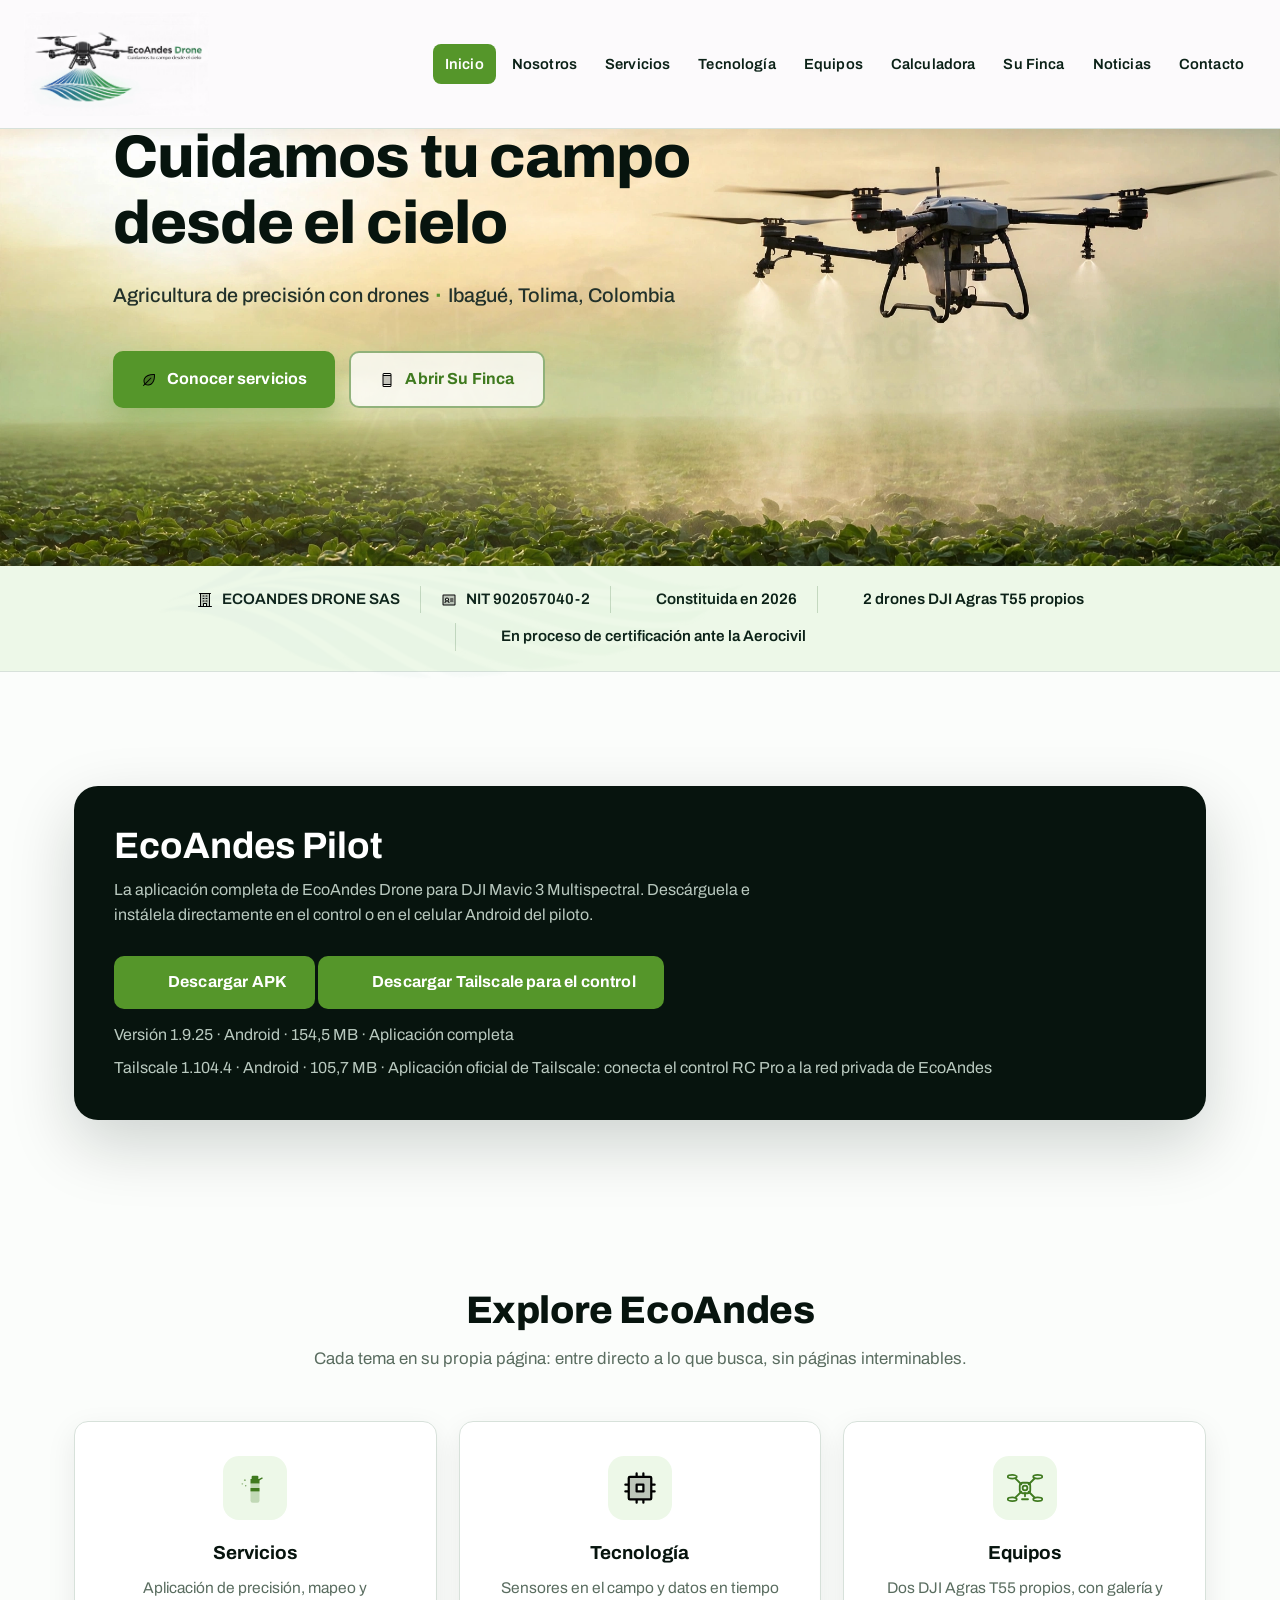
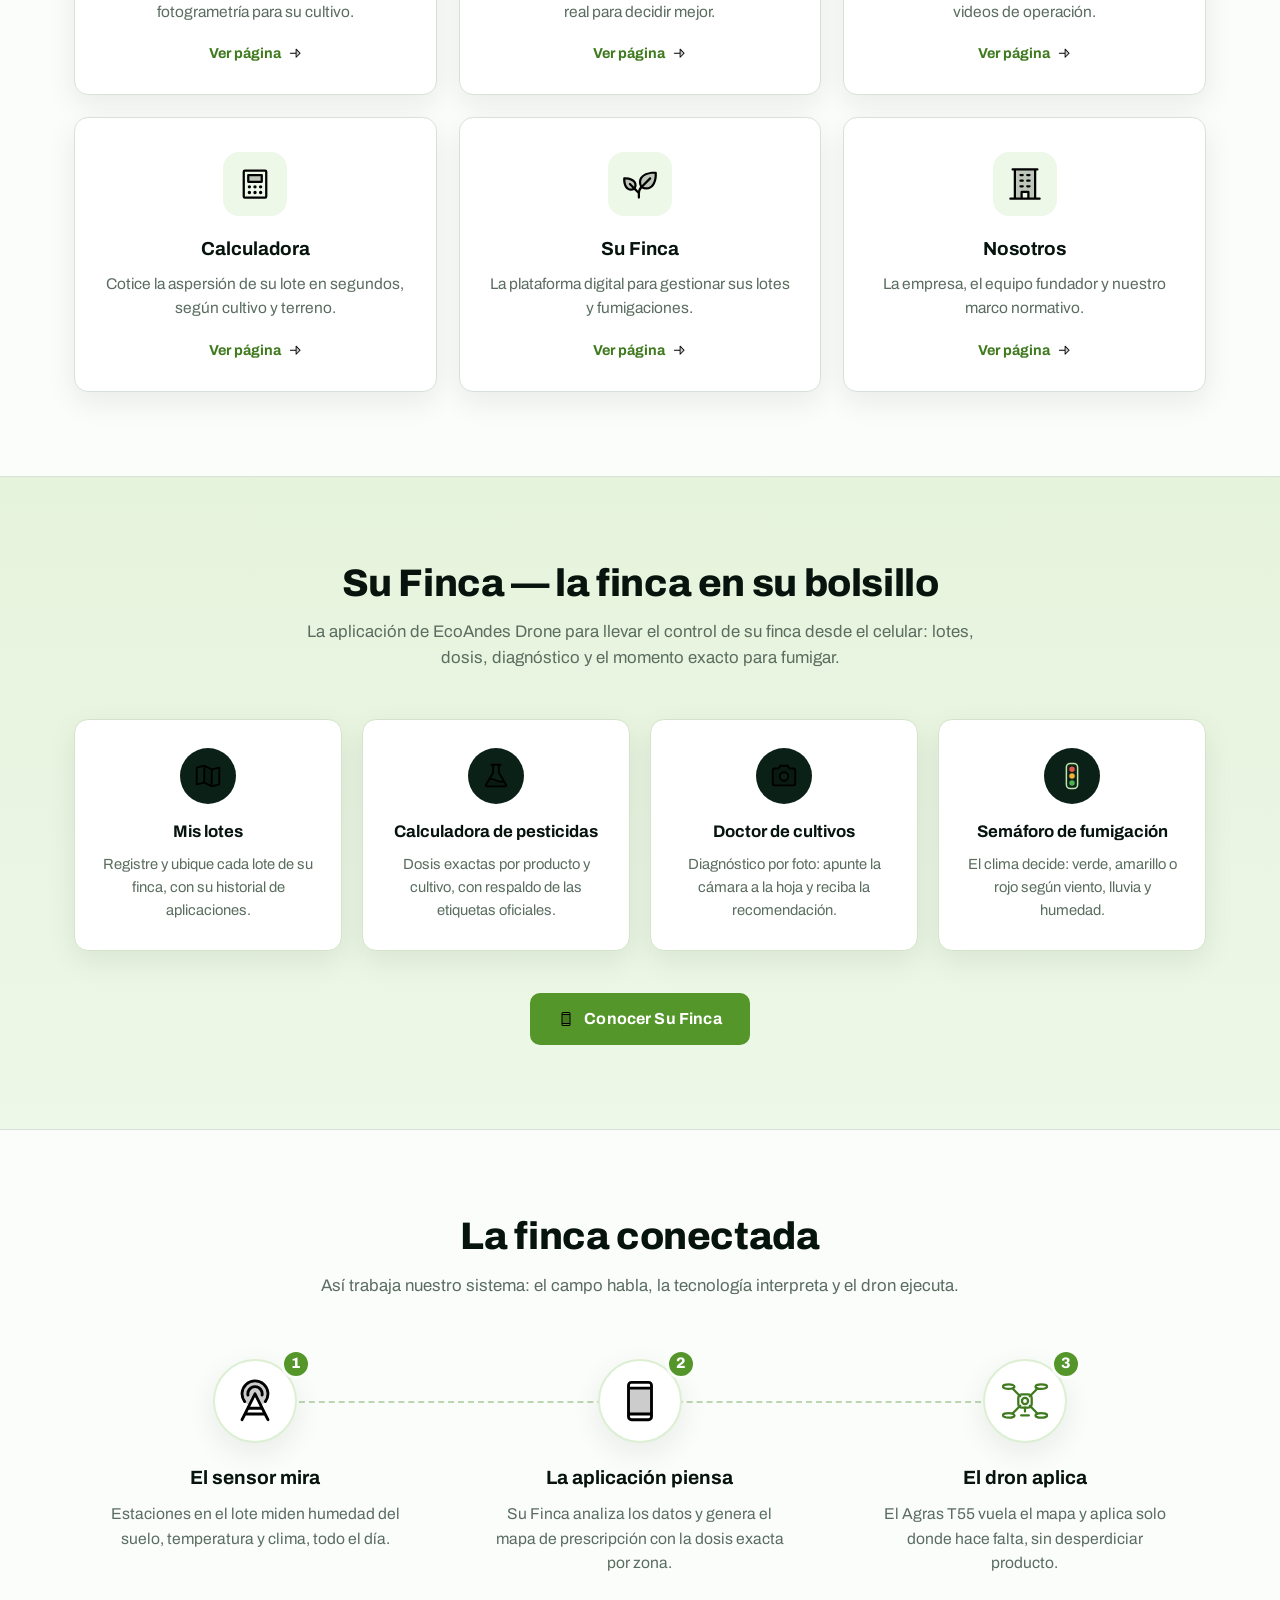
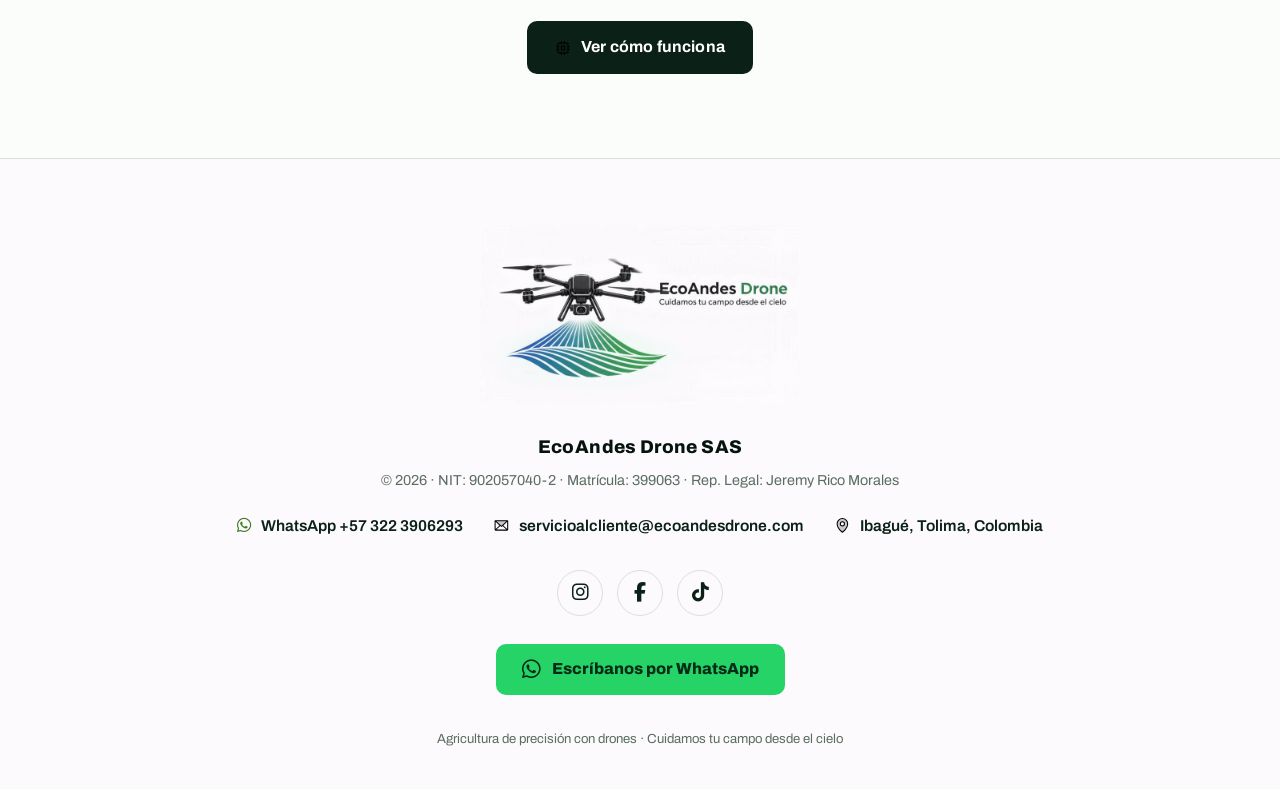
==== commit c3063477: "Pilot 1.9.25: viento WS, ASL, distancias de percepción, avisos con contador, vista asistida y baliza" ====
--- a/index.html
+++ b/index.html
@@ -849,10 +849,10 @@
             <h3 id="pilot-title">EcoAndes Pilot</h3>
             <p class="lead">La aplicación completa de EcoAndes Drone para DJI Mavic 3 Multispectral. Descárguela e instálela directamente en el control o en el celular Android del piloto.</p>
             <p style="margin:28px 0 0">
-              <a class="btn btn-green" href="https://github.com/Ecoandesdrone/ecoandesdrone.github.io/releases/download/pilot-v1.9.24/EcoAndesPilot-v1.9.24.apk" download><svg class="ic" aria-hidden="true" focusable="false"><use href="assets/iconos.svg#ic-descargar-app"></use></svg> Descargar APK</a>
+              <a class="btn btn-green" href="https://github.com/Ecoandesdrone/ecoandesdrone.github.io/releases/download/pilot-v1.9.25/EcoAndesPilot-v1.9.25.apk" download><svg class="ic" aria-hidden="true" focusable="false"><use href="assets/iconos.svg#ic-descargar-app"></use></svg> Descargar APK</a>
               <a class="btn btn-green" href="https://github.com/Ecoandesdrone/ecoandesdrone.github.io/releases/download/tailscale-control/tailscale-android-universal-1.104.4.apk" download><svg class="ic" aria-hidden="true" focusable="false"><use href="assets/iconos.svg#ic-descargar-app"></use></svg> Descargar Tailscale para el control</a>
             </p>
-            <p style="color:#b9c9bf;margin:14px 0 0">Versión 1.9.24 · Android · 154,5 MB · Aplicación completa</p>
+            <p style="color:#b9c9bf;margin:14px 0 0">Versión 1.9.25 · Android · 154,5 MB · Aplicación completa</p>
             <p style="color:#b9c9bf;margin:8px 0 0">Tailscale 1.104.4 · Android · 105,7 MB · Aplicación oficial de Tailscale: conecta el control RC Pro a la red privada de EcoAndes</p>
           </div>
         </div>
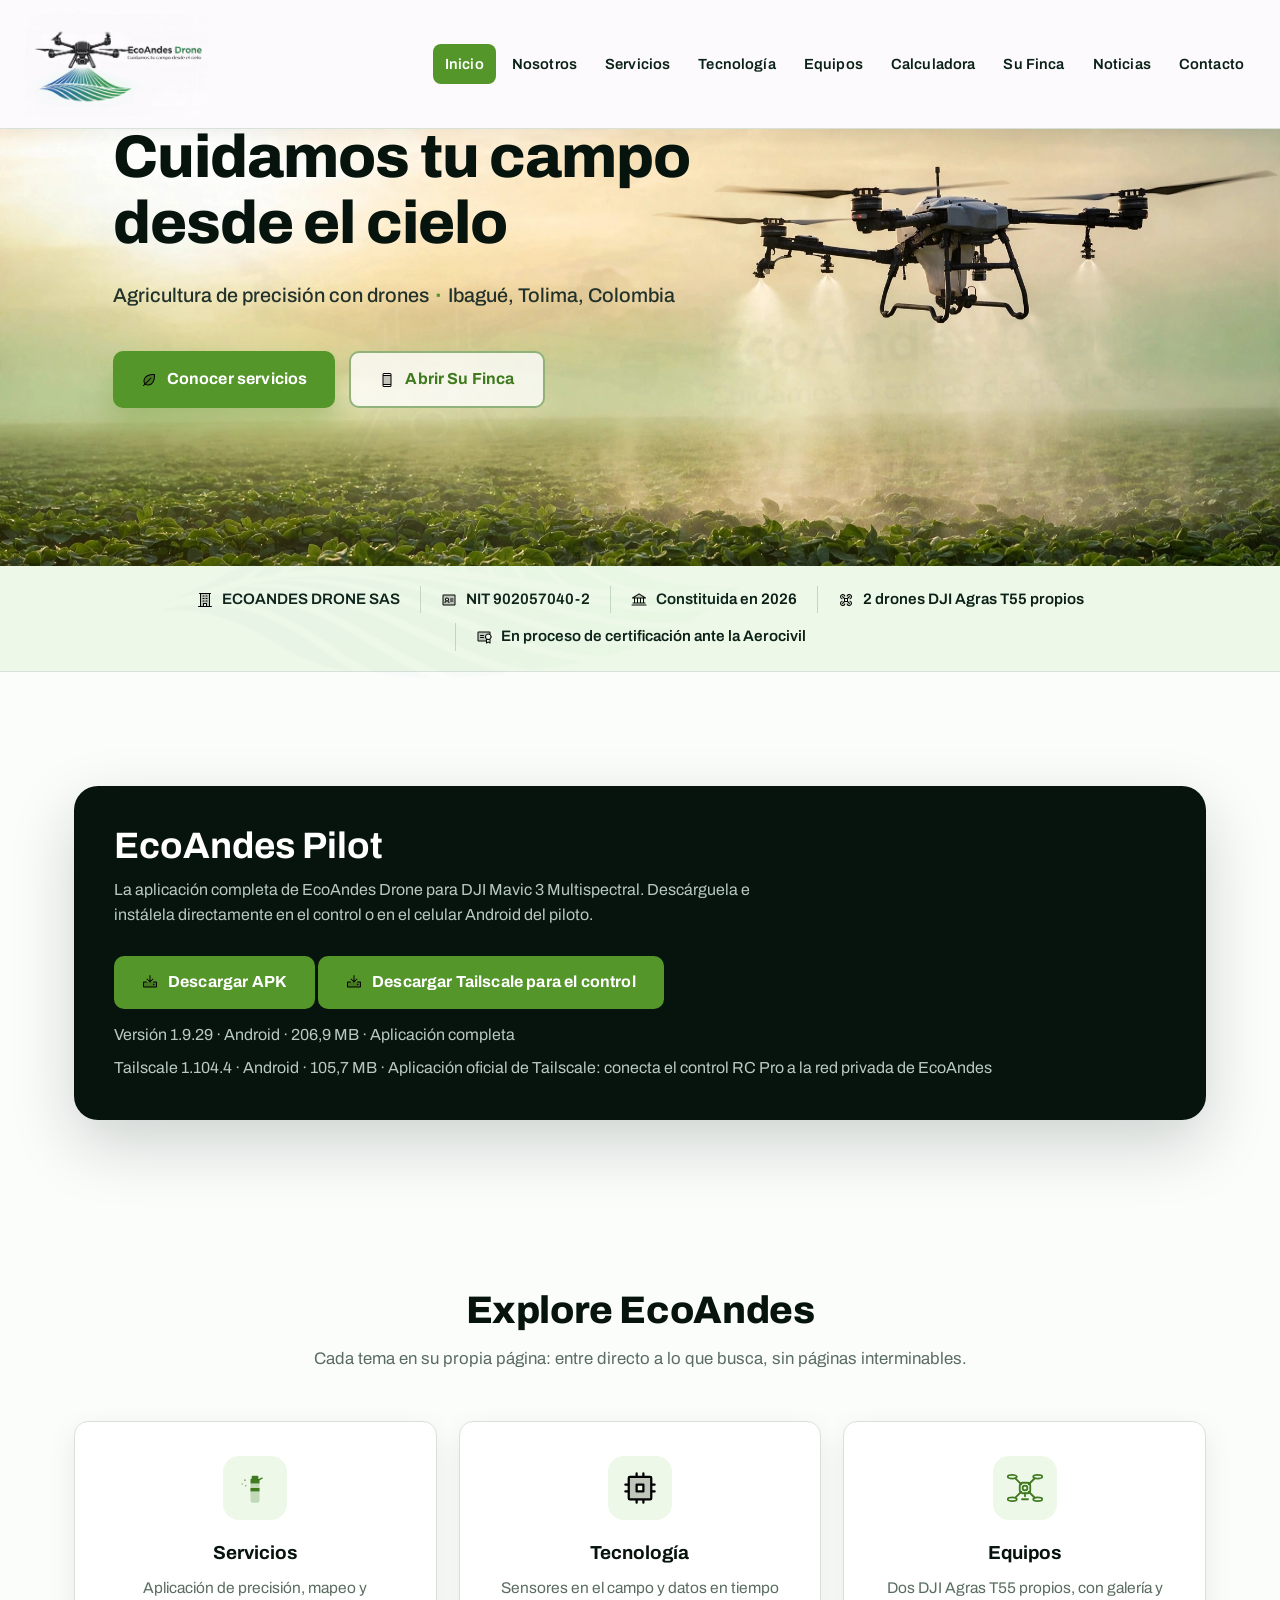
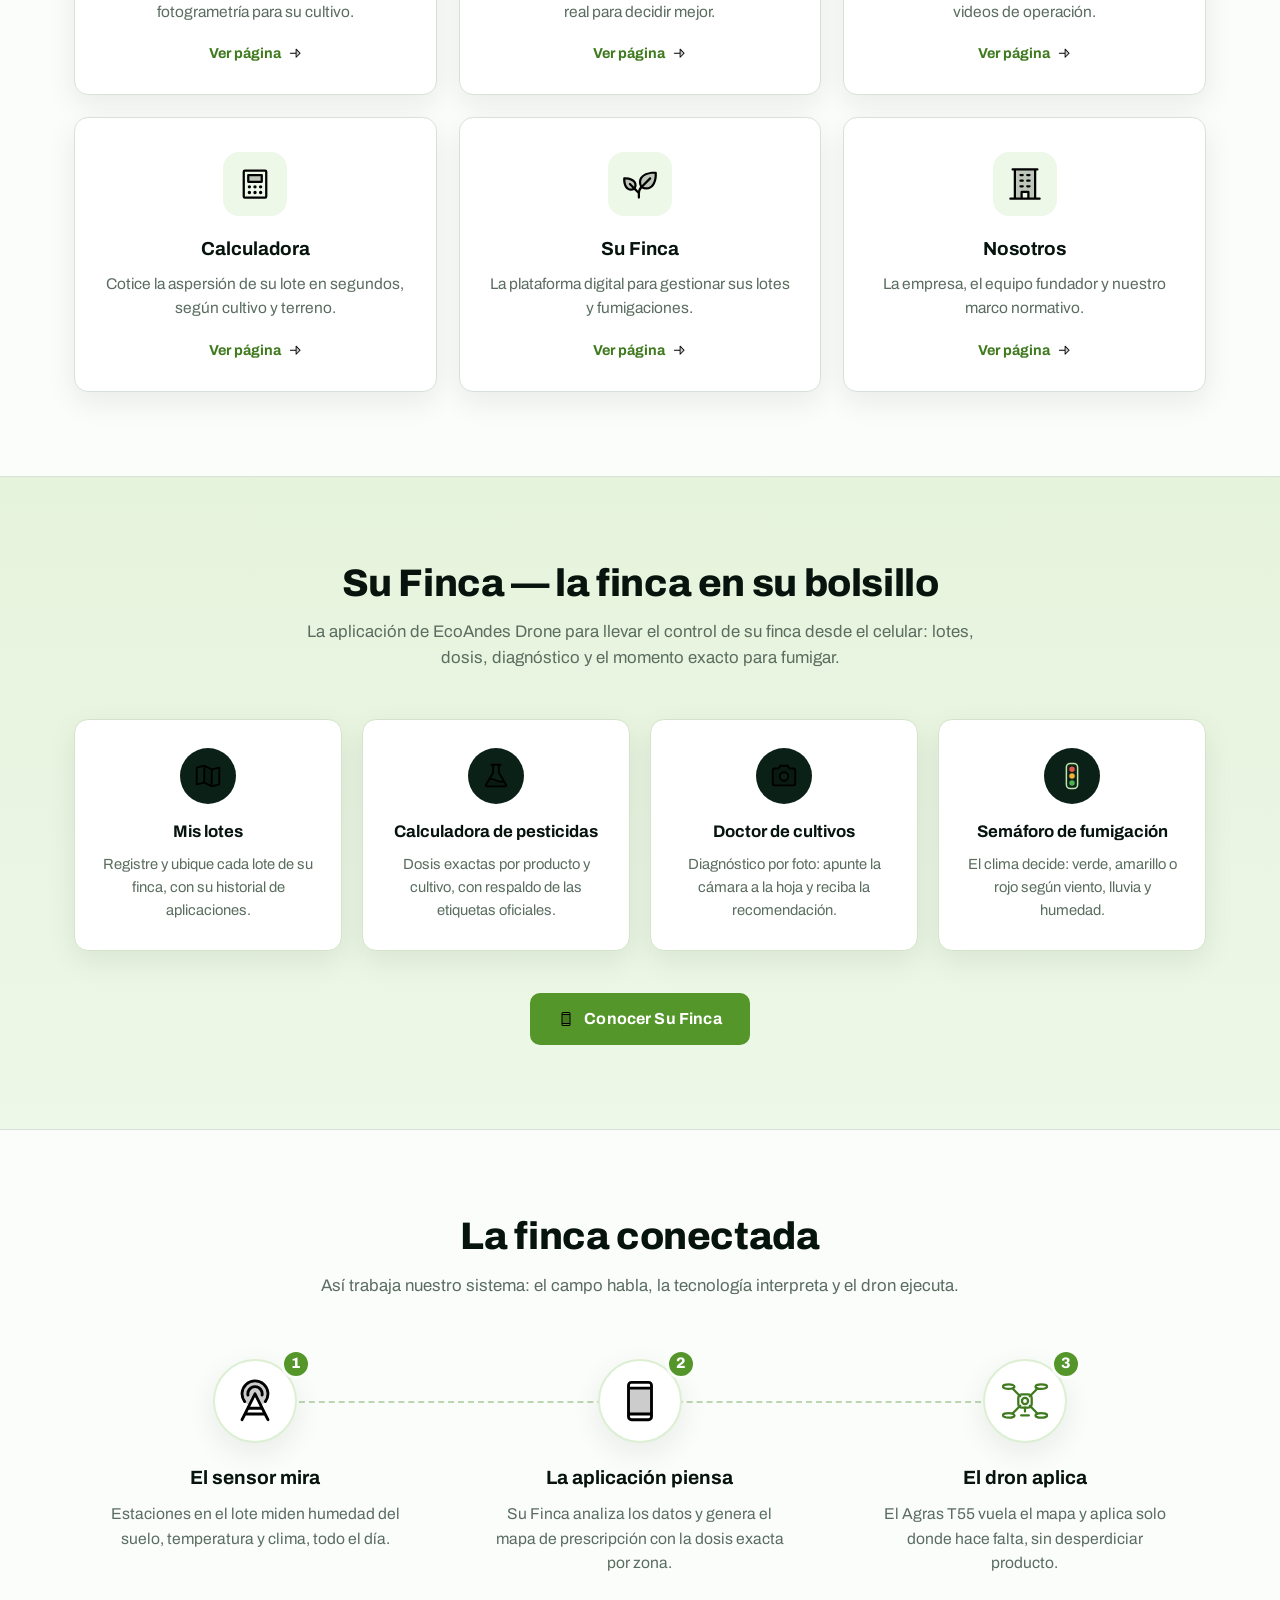
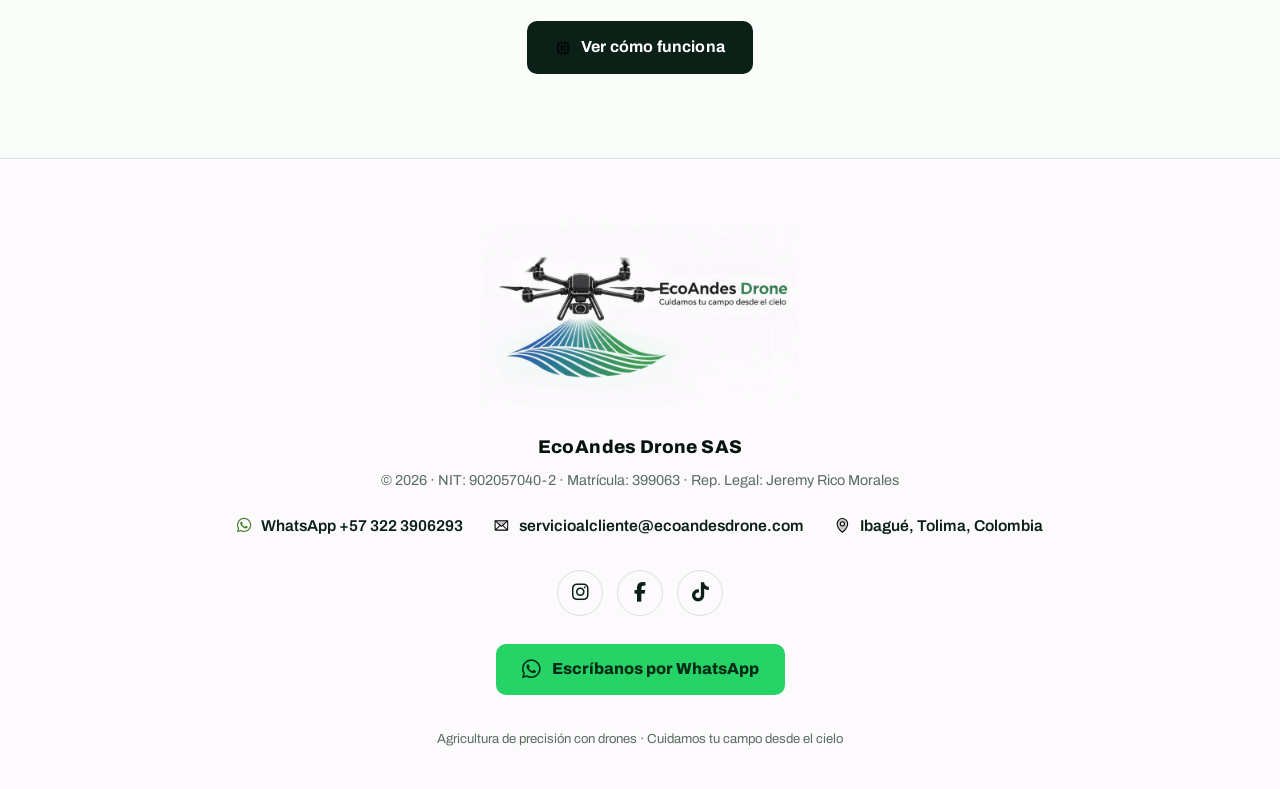
==== commit f1967ccd: "Pilot 1.9.29: enlace de descarga y versión al día (pantalla sin sobremontados, brújula nueva, asisti" ====
--- a/index.html
+++ b/index.html
@@ -849,10 +849,10 @@
             <h3 id="pilot-title">EcoAndes Pilot</h3>
             <p class="lead">La aplicación completa de EcoAndes Drone para DJI Mavic 3 Multispectral. Descárguela e instálela directamente en el control o en el celular Android del piloto.</p>
             <p style="margin:28px 0 0">
-              <a class="btn btn-green" href="https://github.com/Ecoandesdrone/ecoandesdrone.github.io/releases/download/pilot-v1.9.25/EcoAndesPilot-v1.9.25.apk" download><svg class="ic" aria-hidden="true" focusable="false"><use href="assets/iconos.svg#ic-descargar-app"></use></svg> Descargar APK</a>
+              <a class="btn btn-green" href="https://github.com/Ecoandesdrone/ecoandesdrone.github.io/releases/download/pilot-v1.9.29/EcoAndesPilot-v1.9.29.apk" download><svg class="ic" aria-hidden="true" focusable="false"><use href="assets/iconos.svg#ic-descargar-app"></use></svg> Descargar APK</a>
               <a class="btn btn-green" href="https://github.com/Ecoandesdrone/ecoandesdrone.github.io/releases/download/tailscale-control/tailscale-android-universal-1.104.4.apk" download><svg class="ic" aria-hidden="true" focusable="false"><use href="assets/iconos.svg#ic-descargar-app"></use></svg> Descargar Tailscale para el control</a>
             </p>
-            <p style="color:#b9c9bf;margin:14px 0 0">Versión 1.9.25 · Android · 154,5 MB · Aplicación completa</p>
+            <p style="color:#b9c9bf;margin:14px 0 0">Versión 1.9.29 · Android · 206,9 MB · Aplicación completa</p>
             <p style="color:#b9c9bf;margin:8px 0 0">Tailscale 1.104.4 · Android · 105,7 MB · Aplicación oficial de Tailscale: conecta el control RC Pro a la red privada de EcoAndes</p>
           </div>
         </div>
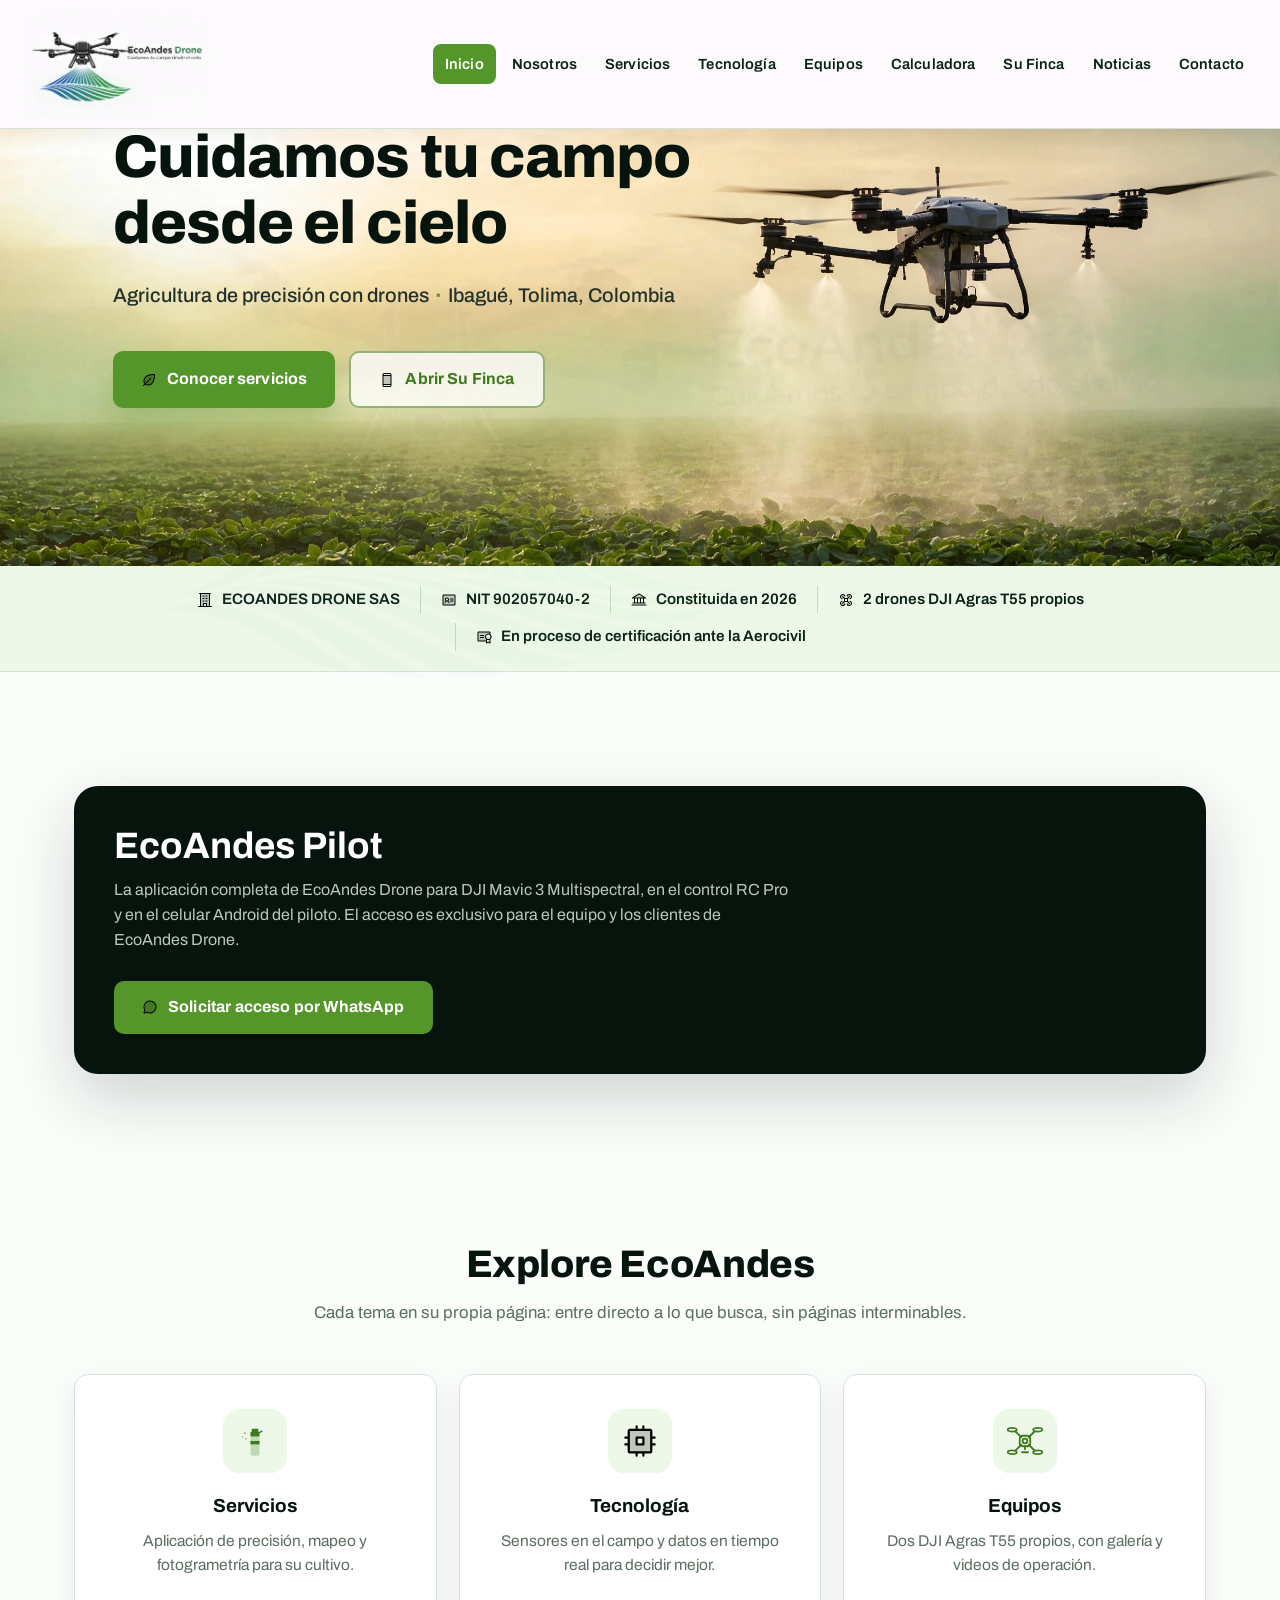
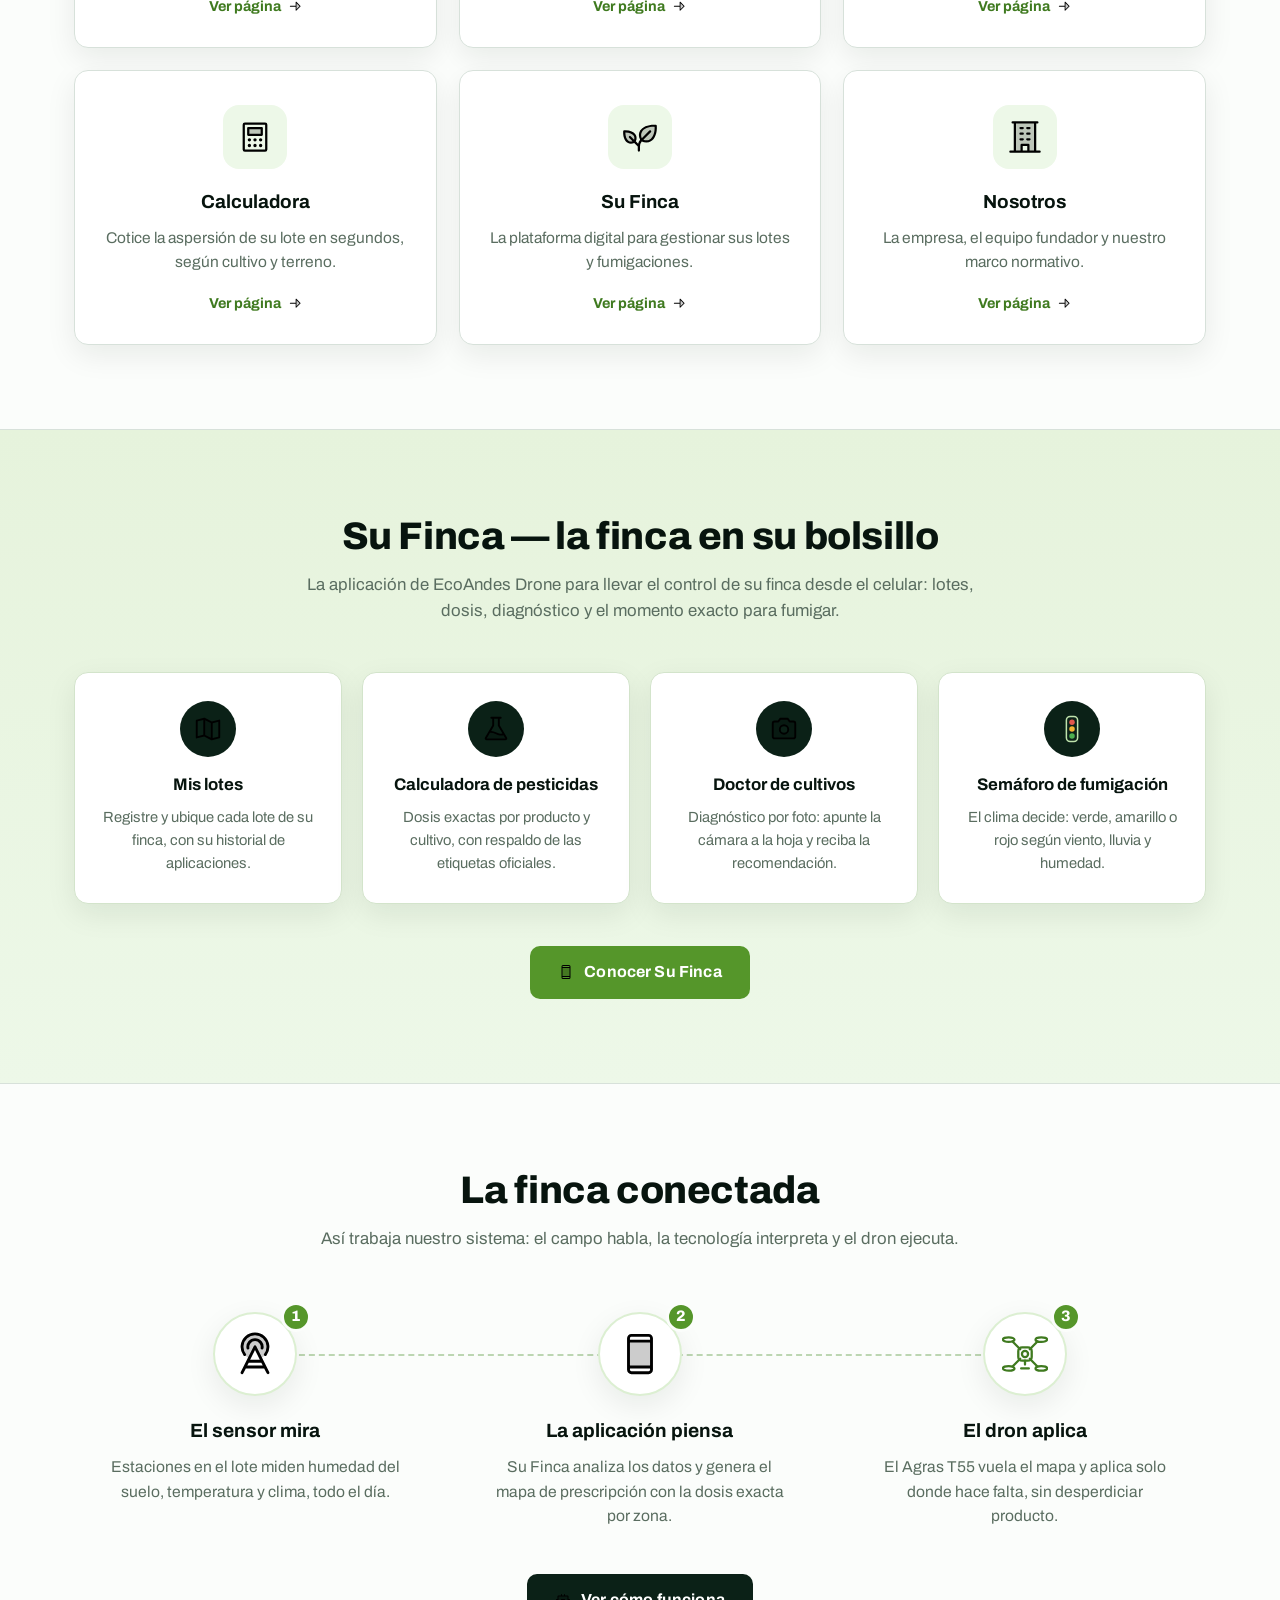
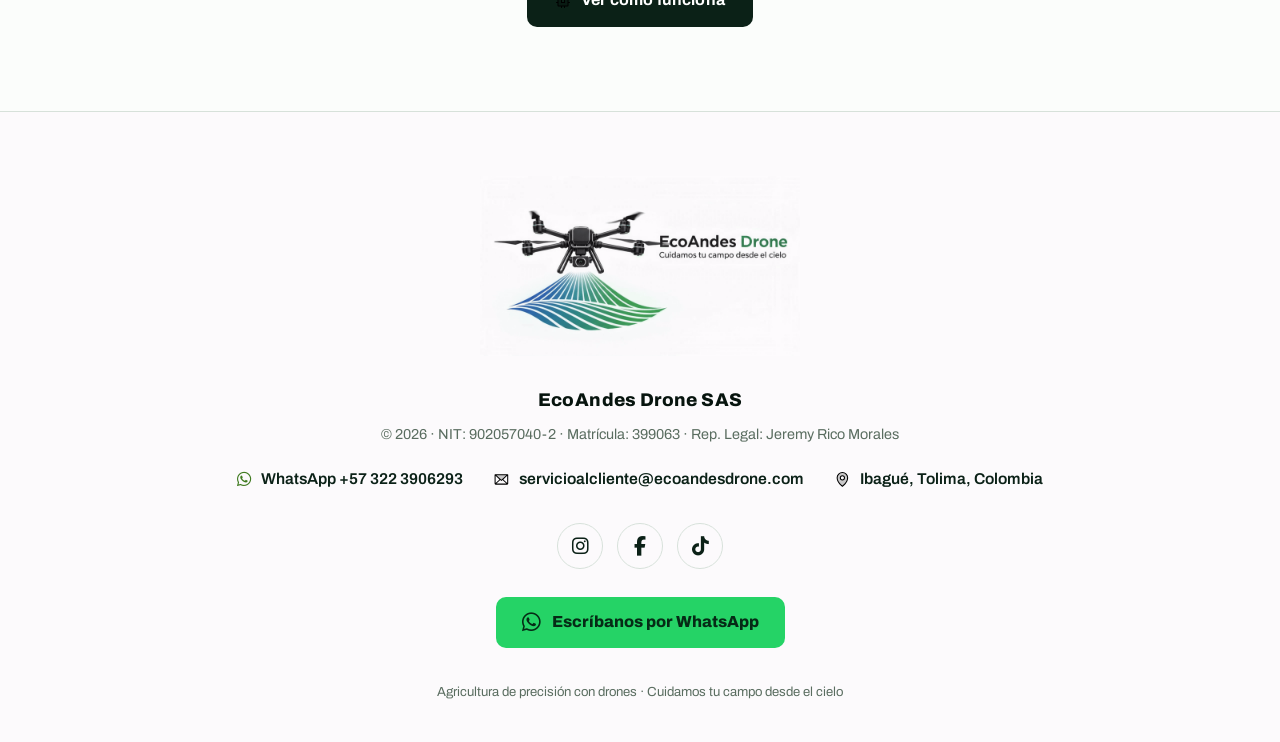
==== commit a4ed4ceb: "Auditoria 2026-11-16: quitar APK de Pilot/Tailscale de la portada (acceso por WhatsApp), ofertas a h" ====
--- a/index.html
+++ b/index.html
@@ -847,13 +847,10 @@
         <div class="wrap">
           <div class="process-band">
             <h3 id="pilot-title">EcoAndes Pilot</h3>
-            <p class="lead">La aplicación completa de EcoAndes Drone para DJI Mavic 3 Multispectral. Descárguela e instálela directamente en el control o en el celular Android del piloto.</p>
+            <p class="lead">La aplicación completa de EcoAndes Drone para DJI Mavic 3 Multispectral, en el control RC Pro y en el celular Android del piloto. El acceso es exclusivo para el equipo y los clientes de EcoAndes Drone.</p>
             <p style="margin:28px 0 0">
-              <a class="btn btn-green" href="https://github.com/Ecoandesdrone/ecoandesdrone.github.io/releases/download/pilot-v1.9.29/EcoAndesPilot-v1.9.29.apk" download><svg class="ic" aria-hidden="true" focusable="false"><use href="assets/iconos.svg#ic-descargar-app"></use></svg> Descargar APK</a>
-              <a class="btn btn-green" href="https://github.com/Ecoandesdrone/ecoandesdrone.github.io/releases/download/tailscale-control/tailscale-android-universal-1.104.4.apk" download><svg class="ic" aria-hidden="true" focusable="false"><use href="assets/iconos.svg#ic-descargar-app"></use></svg> Descargar Tailscale para el control</a>
+              <a class="btn btn-green" href="https://wa.me/573223906293?text=Hola%20EcoAndes%20Drone%2C%20quiero%20solicitar%20acceso%20a%20EcoAndes%20Pilot." target="_blank" rel="noopener"><svg class="ic" aria-hidden="true" focusable="false"><use href="assets/iconos.svg#ic-message-circle"></use></svg> Solicitar acceso por WhatsApp</a>
             </p>
-            <p style="color:#b9c9bf;margin:14px 0 0">Versión 1.9.29 · Android · 206,9 MB · Aplicación completa</p>
-            <p style="color:#b9c9bf;margin:8px 0 0">Tailscale 1.104.4 · Android · 105,7 MB · Aplicación oficial de Tailscale: conecta el control RC Pro a la red privada de EcoAndes</p>
           </div>
         </div>
       </section>
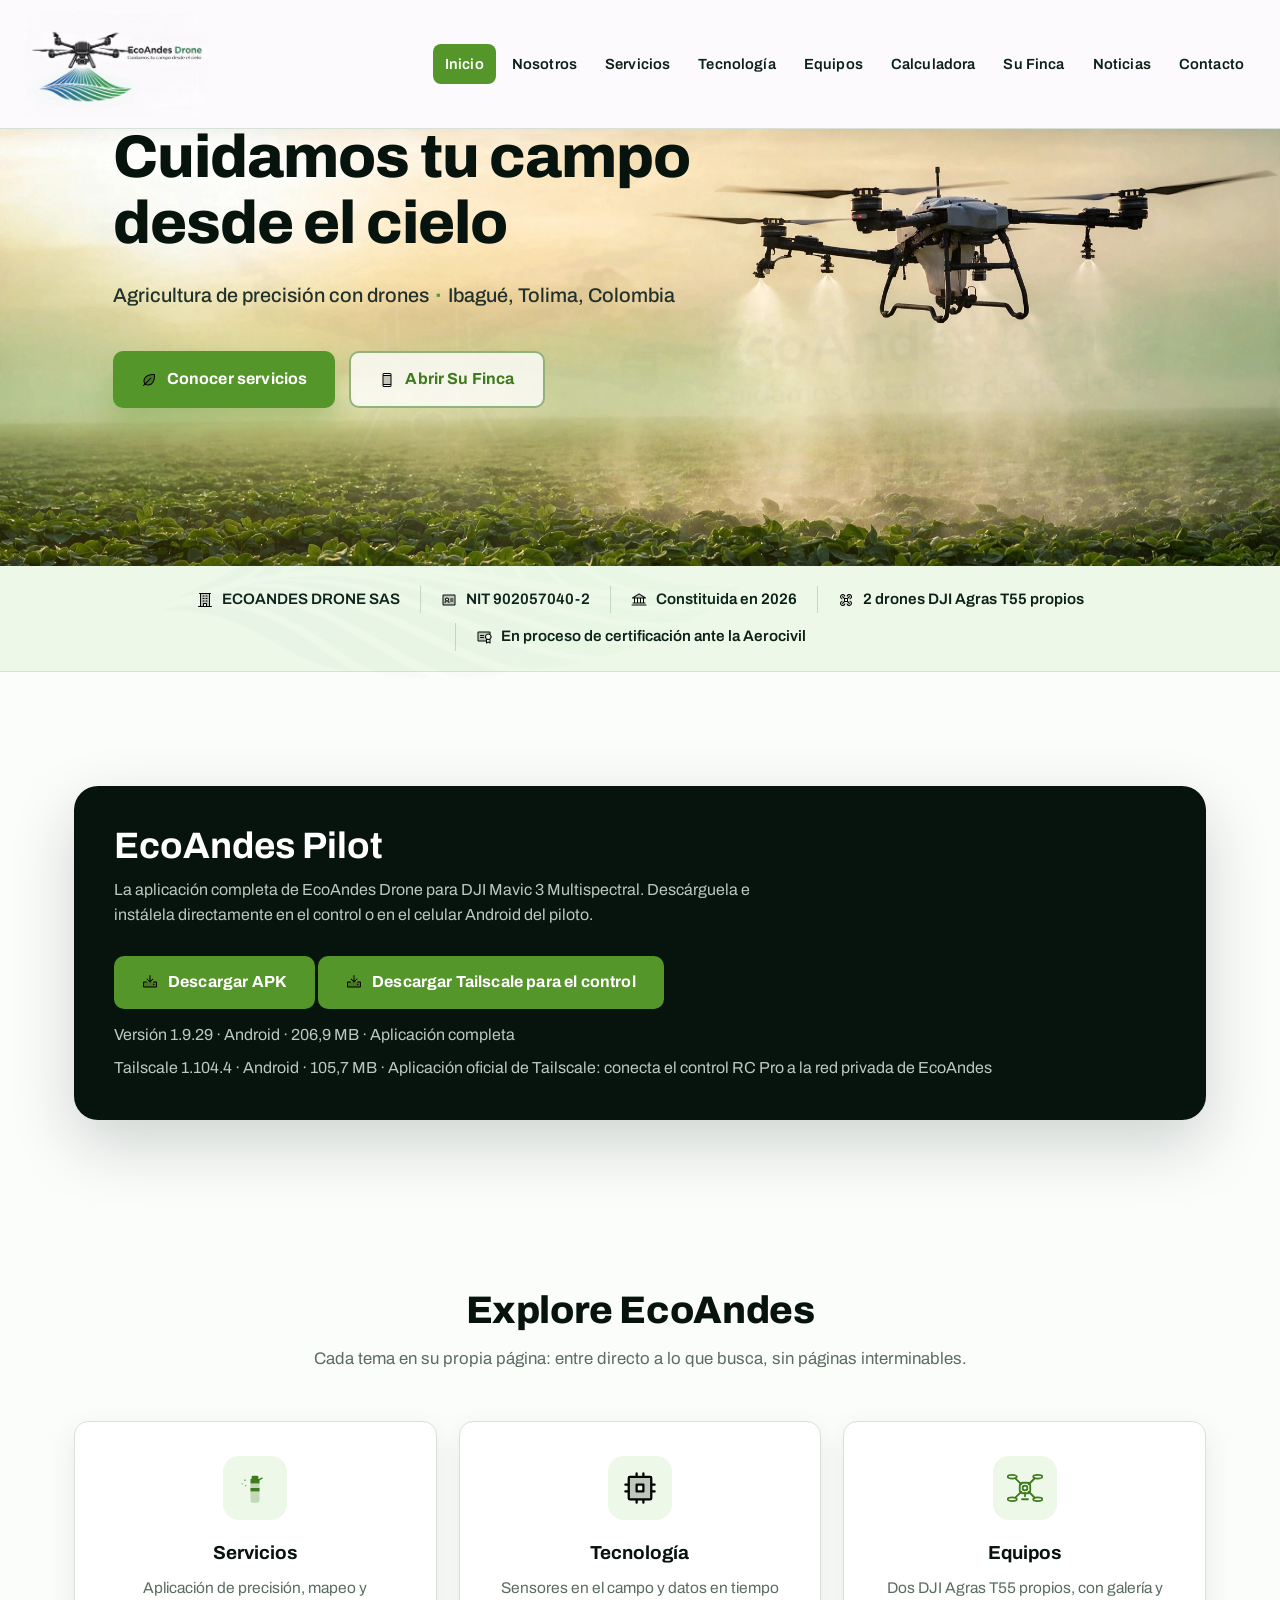
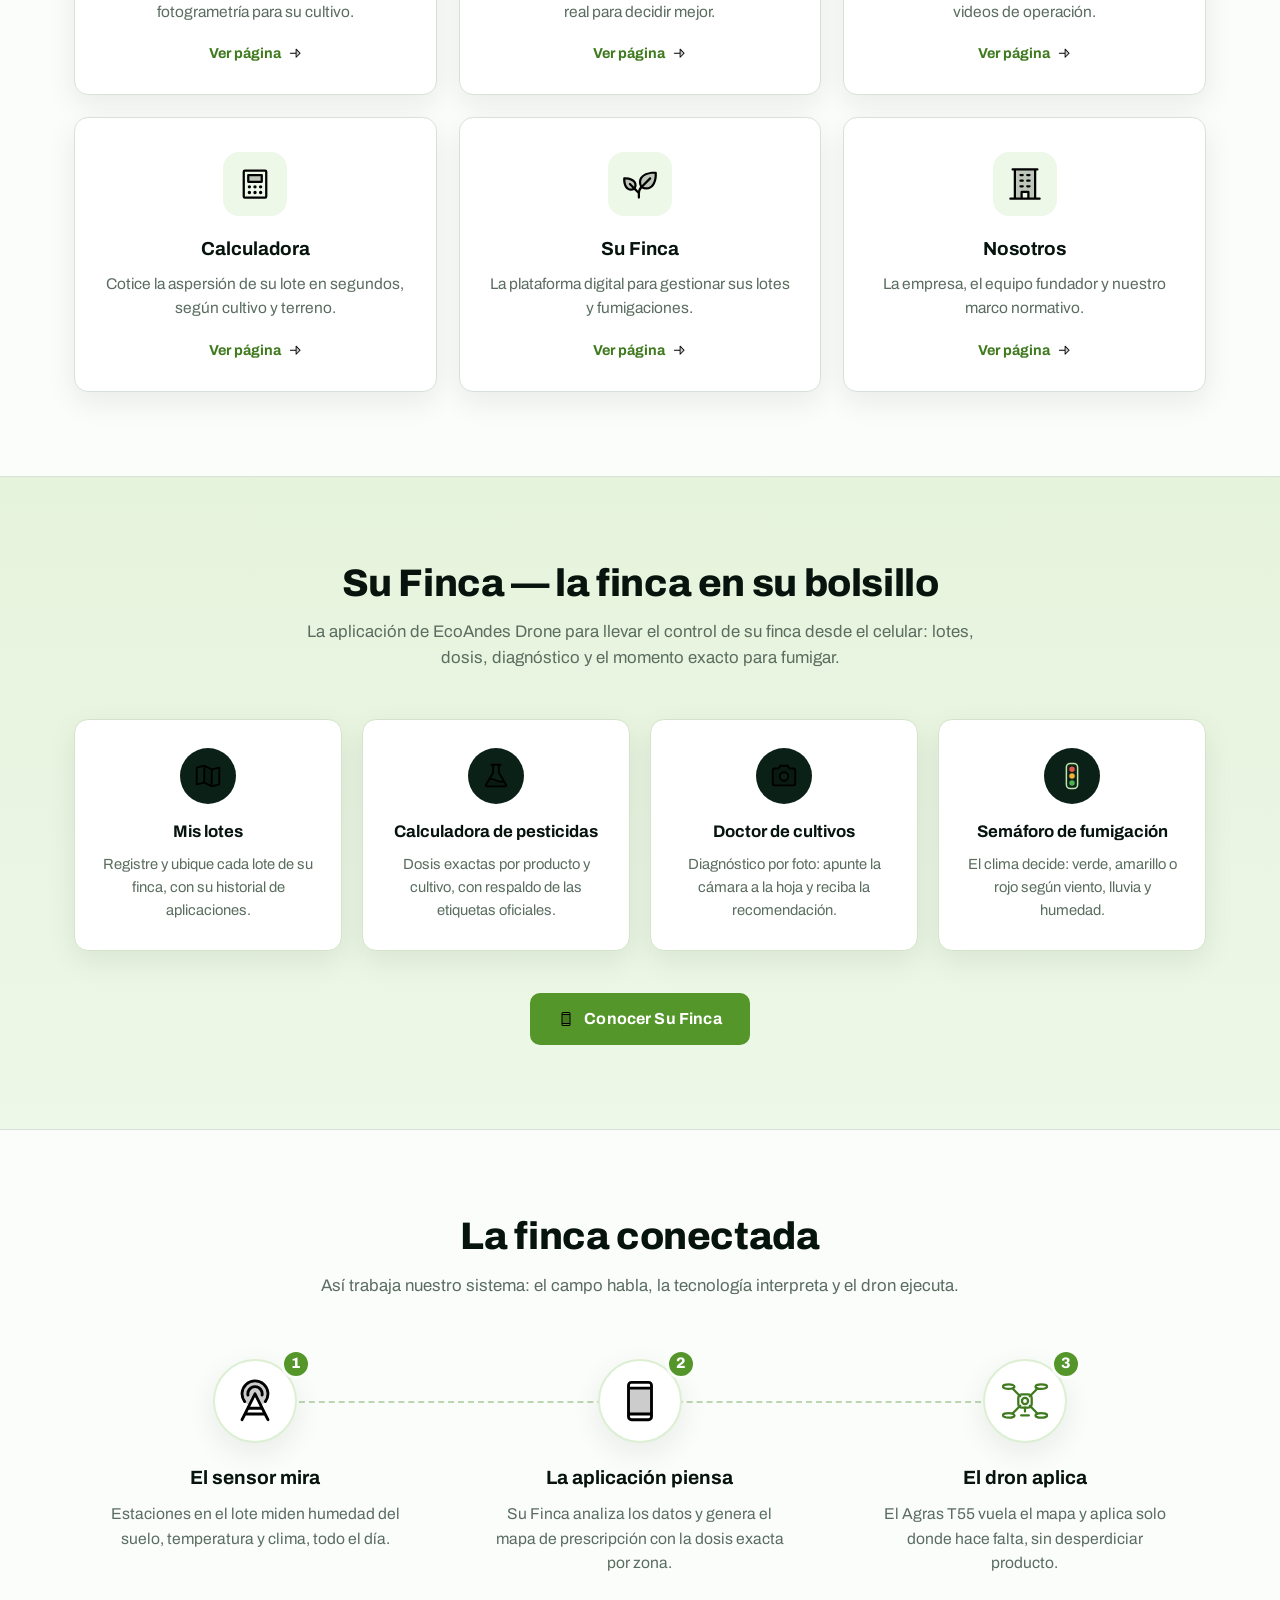
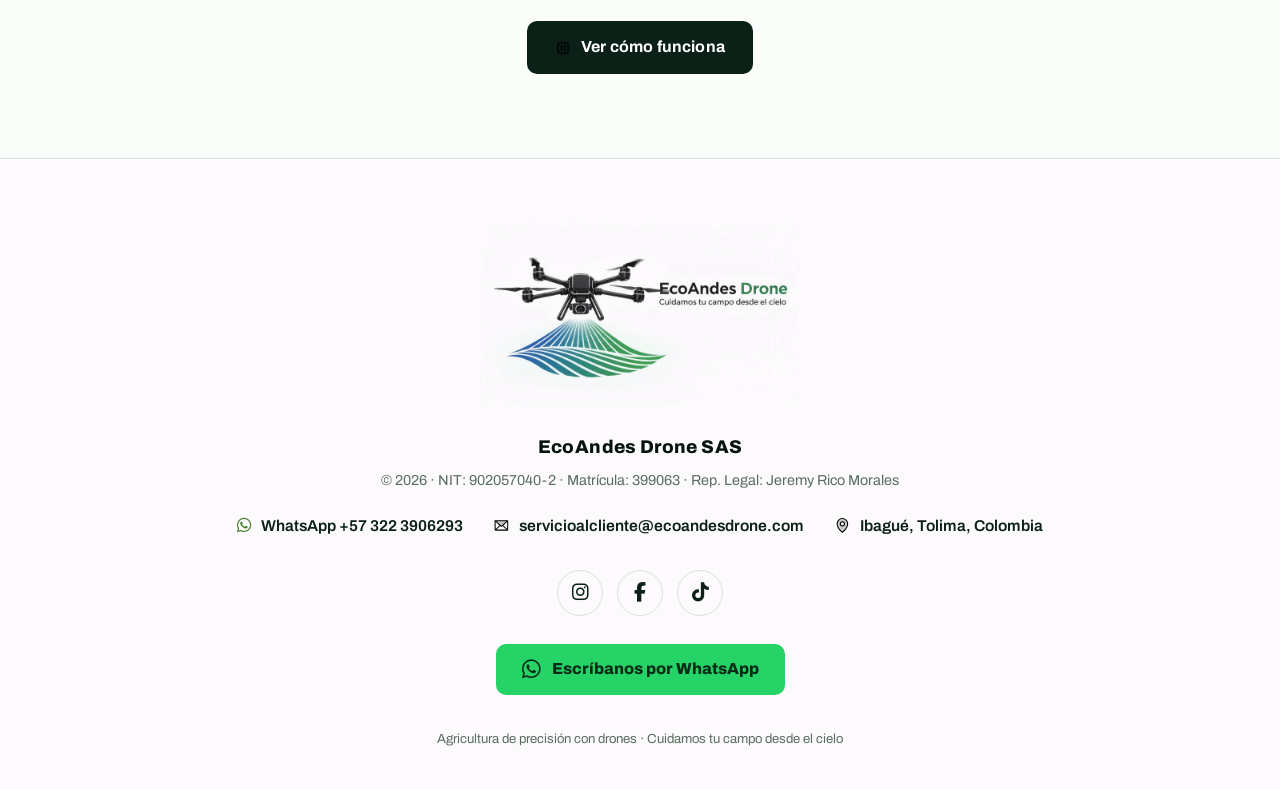
==== commit 554546f1: "Revertir portada: restaurar descarga de EcoAndes Pilot (APK 1.9.29 + Tailscale) — es parte acordada " ====
--- a/index.html
+++ b/index.html
@@ -847,10 +847,13 @@
         <div class="wrap">
           <div class="process-band">
             <h3 id="pilot-title">EcoAndes Pilot</h3>
-            <p class="lead">La aplicación completa de EcoAndes Drone para DJI Mavic 3 Multispectral, en el control RC Pro y en el celular Android del piloto. El acceso es exclusivo para el equipo y los clientes de EcoAndes Drone.</p>
+            <p class="lead">La aplicación completa de EcoAndes Drone para DJI Mavic 3 Multispectral. Descárguela e instálela directamente en el control o en el celular Android del piloto.</p>
             <p style="margin:28px 0 0">
-              <a class="btn btn-green" href="https://wa.me/573223906293?text=Hola%20EcoAndes%20Drone%2C%20quiero%20solicitar%20acceso%20a%20EcoAndes%20Pilot." target="_blank" rel="noopener"><svg class="ic" aria-hidden="true" focusable="false"><use href="assets/iconos.svg#ic-message-circle"></use></svg> Solicitar acceso por WhatsApp</a>
+              <a class="btn btn-green" href="https://github.com/Ecoandesdrone/ecoandesdrone.github.io/releases/download/pilot-v1.9.29/EcoAndesPilot-v1.9.29.apk" download><svg class="ic" aria-hidden="true" focusable="false"><use href="assets/iconos.svg#ic-descargar-app"></use></svg> Descargar APK</a>
+              <a class="btn btn-green" href="https://github.com/Ecoandesdrone/ecoandesdrone.github.io/releases/download/tailscale-control/tailscale-android-universal-1.104.4.apk" download><svg class="ic" aria-hidden="true" focusable="false"><use href="assets/iconos.svg#ic-descargar-app"></use></svg> Descargar Tailscale para el control</a>
             </p>
+            <p style="color:#b9c9bf;margin:14px 0 0">Versión 1.9.29 · Android · 206,9 MB · Aplicación completa</p>
+            <p style="color:#b9c9bf;margin:8px 0 0">Tailscale 1.104.4 · Android · 105,7 MB · Aplicación oficial de Tailscale: conecta el control RC Pro a la red privada de EcoAndes</p>
           </div>
         </div>
       </section>
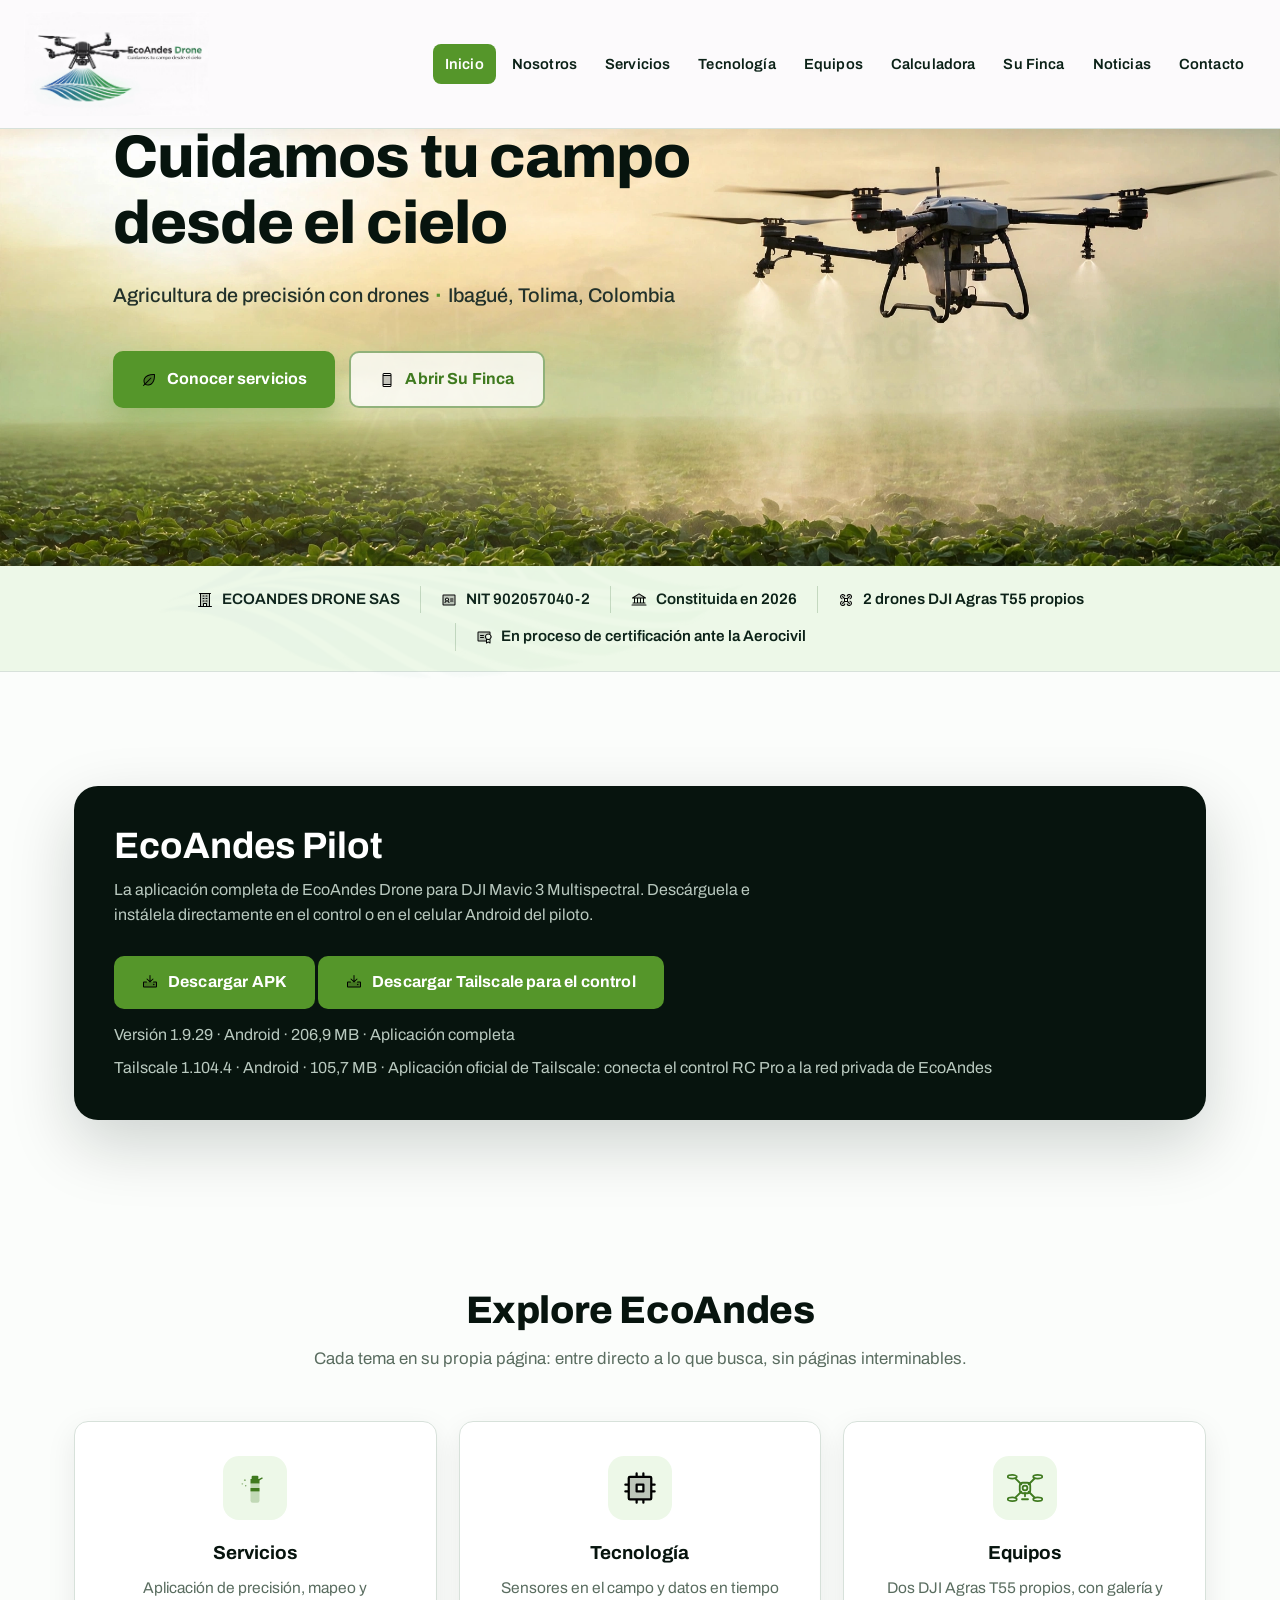
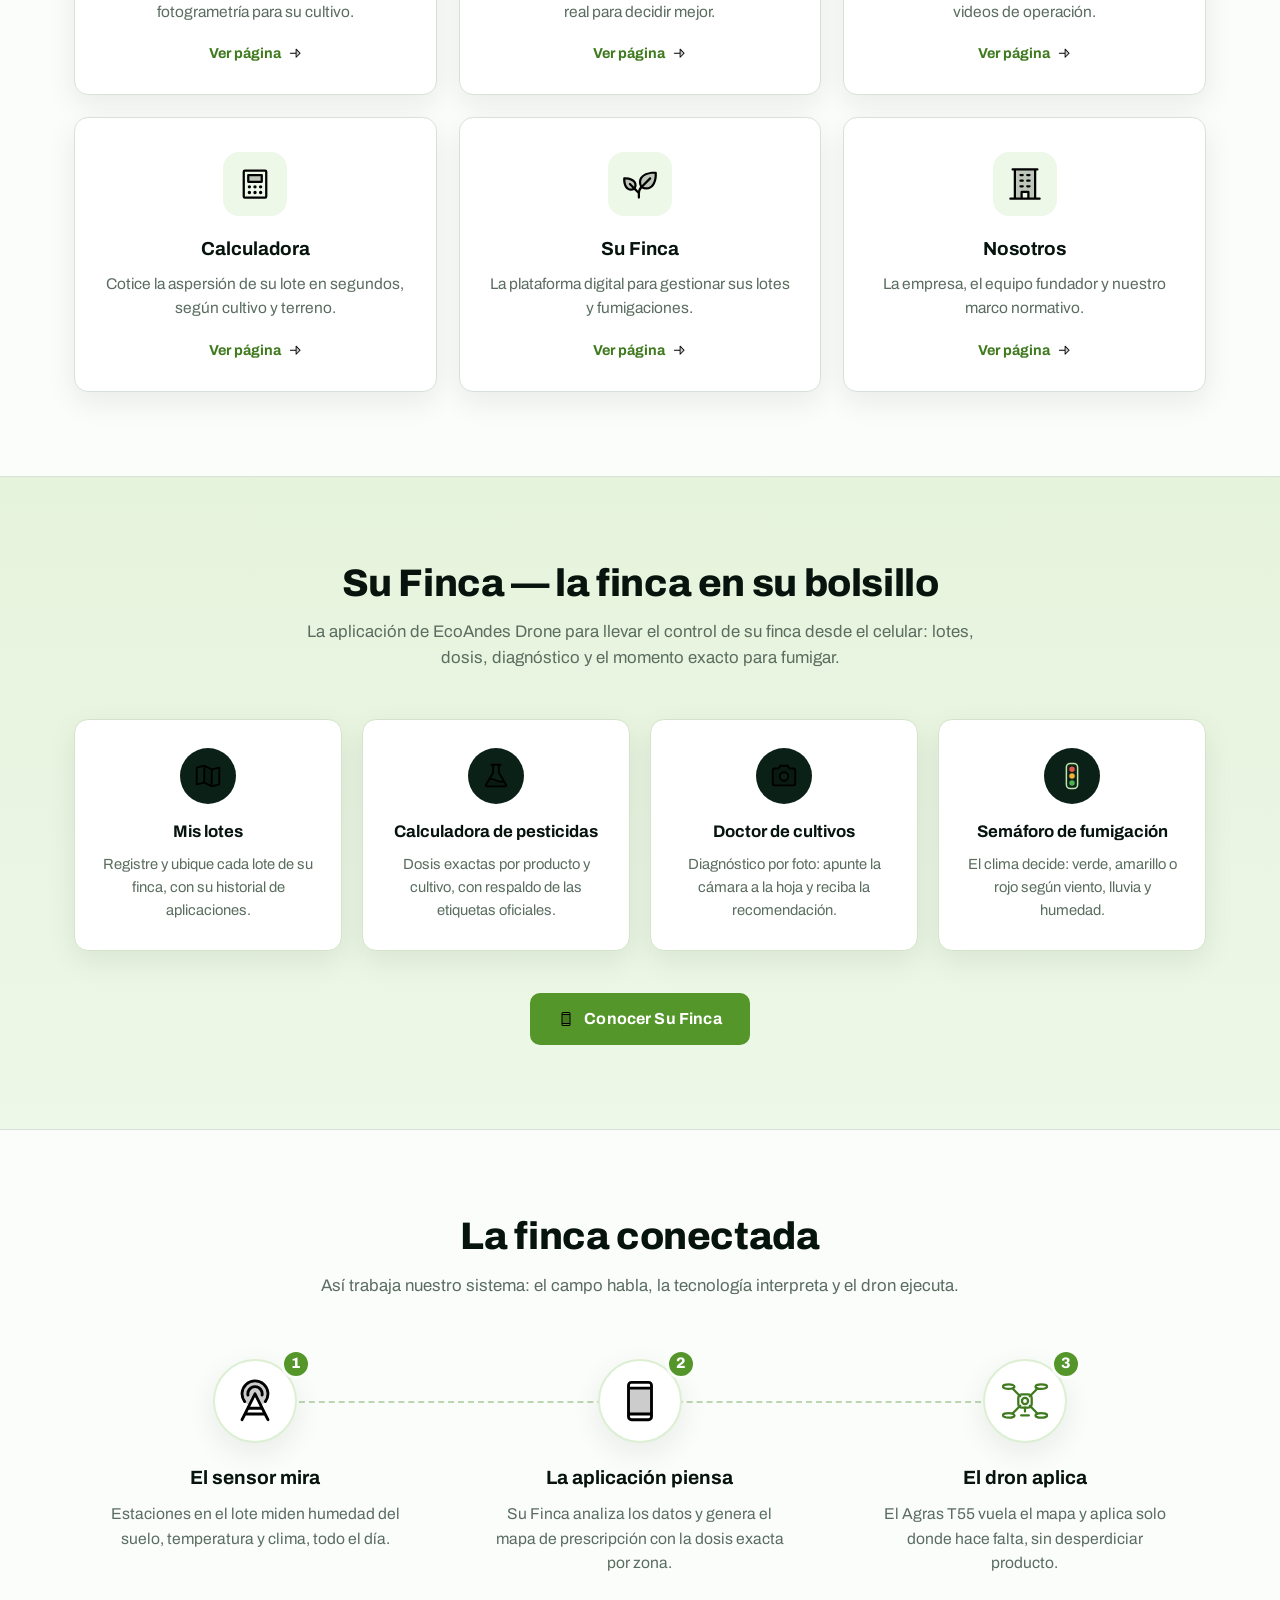
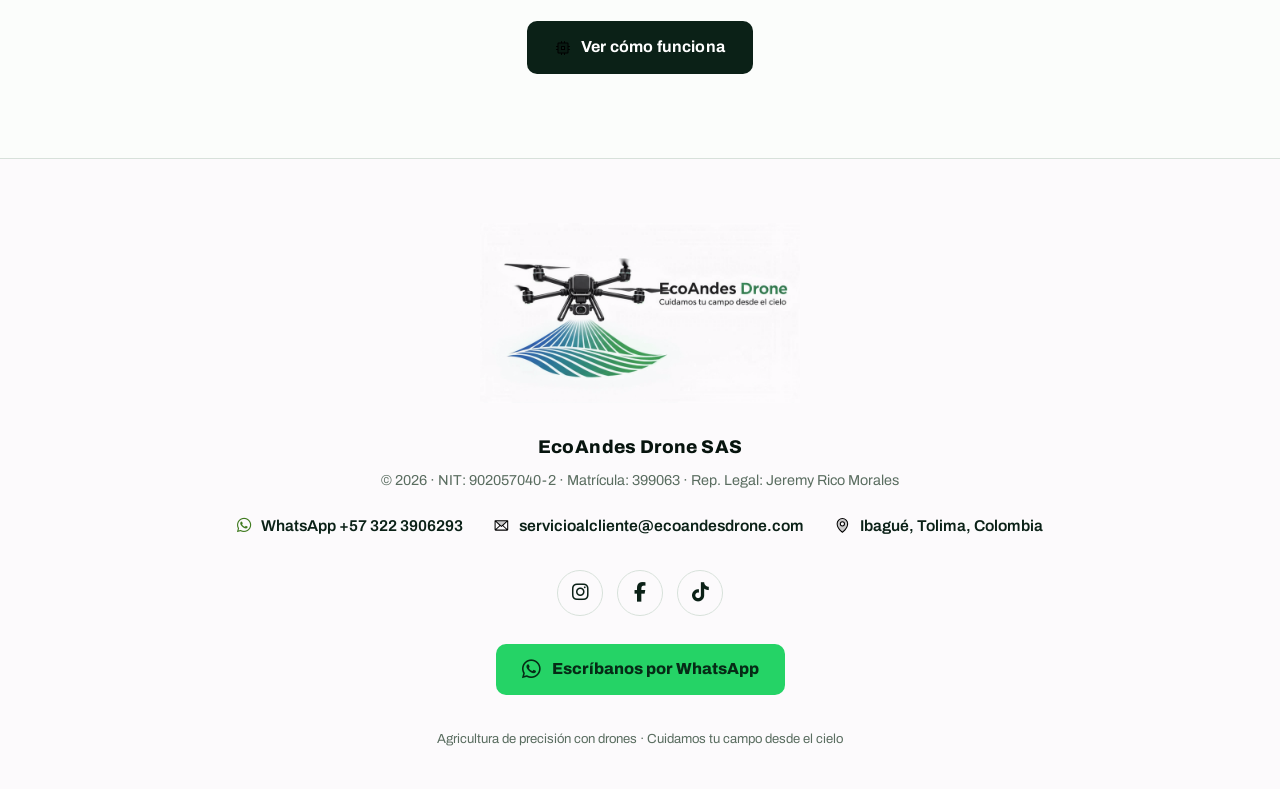
==== commit 237c8254: "Web: autoalojar la fuente Archivo (12 woff2 locales, latin + latin-ext); ya no depende de fonts.goog" ====
--- a/index.html
+++ b/index.html
@@ -7,9 +7,7 @@
     <meta name="description" content="EcoAndes Drone SAS: agricultura de precisión con drones en Colombia. Fumigación, monitoreo de cultivos y la app Su Finca para el productor." /><link rel="canonical" href="https://ecoandesdrone.com/"><meta property="og:type" content="website"><meta property="og:site_name" content="EcoAndes Drone SAS"><meta property="og:title" content="EcoAndes Drone SAS | Cuidamos tu campo desde el cielo"><meta property="og:description" content="EcoAndes Drone SAS: agricultura de precisión con drones en Colombia. Fumigación, monitoreo de cultivos y la app Su Finca para el productor."><meta property="og:url" content="https://ecoandesdrone.com/"><meta property="og:image" content="https://ecoandesdrone.com/assets/hero-amanecer.webp"><meta name="twitter:card" content="summary_large_image"><meta name="twitter:title" content="EcoAndes Drone SAS | Cuidamos tu campo desde el cielo"><meta name="twitter:description" content="EcoAndes Drone SAS: agricultura de precisión con drones en Colombia. Fumigación, monitoreo de cultivos y la app Su Finca para el productor."><meta name="twitter:image" content="https://ecoandesdrone.com/assets/hero-amanecer.webp"><script type="application/ld+json">{"@context":"https://schema.org","@type":"Organization","name":"EcoAndes Drone SAS","url":"https://ecoandesdrone.com/","logo":"https://ecoandesdrone.com/assets/logo-estatico.webp","description":"Agricultura de precisión con drones en Colombia.","email":"servicioalcliente@ecoandesdrone.com","telephone":"+57-322-3906293","address":{"@type":"PostalAddress","addressLocality":"Ibagué","addressRegion":"Tolima","addressCountry":"CO"},"sameAs":["https://www.facebook.com/profile.php?id=61594143916085","https://www.instagram.com/ecoandesdrone/","https://www.tiktok.com/@ecoandesdrone"]}</script>
     <link rel="icon" href="assets/favicon.ico" />
     <title>EcoAndes Drone SAS | Cuidamos tu campo desde el cielo</title>
-    <link rel="preconnect" href="https://fonts.googleapis.com" />
-    <link rel="preconnect" href="https://fonts.gstatic.com" crossorigin />
-    <link href="https://fonts.googleapis.com/css2?family=Archivo:wght@400;500;600;700;800;900&display=swap" rel="stylesheet" />
+    <link rel="stylesheet" href="assets/fonts/archivo.css" />
     <link rel="stylesheet" href="assets/fontawesome.css" />
     <style>
       :root{
--- a/assets/fonts/archivo.css
+++ b/assets/fonts/archivo.css
@@ -0,0 +1,131 @@
+/* latin-ext */
+@font-face {
+  font-family: 'Archivo';
+  font-style: normal;
+  font-weight: 400;
+  font-stretch: 100%;
+  font-display: swap;
+  src: url(archivo-400-latin-ext.woff2) format('woff2');
+  unicode-range: U+0100-02BA, U+02BD-02C5, U+02C7-02CC, U+02CE-02D7, U+02DD-02FF, U+0304, U+0308, U+0329, U+1D00-1DBF, U+1E00-1E9F, U+1EF2-1EFF, U+2020, U+20A0-20AB, U+20AD-20C4, U+2113, U+2C60-2C7F, U+A720-A7FF;
+}
+
+/* latin */
+@font-face {
+  font-family: 'Archivo';
+  font-style: normal;
+  font-weight: 400;
+  font-stretch: 100%;
+  font-display: swap;
+  src: url(archivo-400-latin.woff2) format('woff2');
+  unicode-range: U+0000-00FF, U+0131, U+0152-0153, U+02BB-02BC, U+02C6, U+02DA, U+02DC, U+0304, U+0308, U+0329, U+2000-206F, U+20AC, U+2122, U+2191, U+2193, U+2212, U+2215, U+FEFF, U+FFFD;
+}
+
+/* latin-ext */
+@font-face {
+  font-family: 'Archivo';
+  font-style: normal;
+  font-weight: 500;
+  font-stretch: 100%;
+  font-display: swap;
+  src: url(archivo-500-latin-ext.woff2) format('woff2');
+  unicode-range: U+0100-02BA, U+02BD-02C5, U+02C7-02CC, U+02CE-02D7, U+02DD-02FF, U+0304, U+0308, U+0329, U+1D00-1DBF, U+1E00-1E9F, U+1EF2-1EFF, U+2020, U+20A0-20AB, U+20AD-20C4, U+2113, U+2C60-2C7F, U+A720-A7FF;
+}
+
+/* latin */
+@font-face {
+  font-family: 'Archivo';
+  font-style: normal;
+  font-weight: 500;
+  font-stretch: 100%;
+  font-display: swap;
+  src: url(archivo-500-latin.woff2) format('woff2');
+  unicode-range: U+0000-00FF, U+0131, U+0152-0153, U+02BB-02BC, U+02C6, U+02DA, U+02DC, U+0304, U+0308, U+0329, U+2000-206F, U+20AC, U+2122, U+2191, U+2193, U+2212, U+2215, U+FEFF, U+FFFD;
+}
+
+/* latin-ext */
+@font-face {
+  font-family: 'Archivo';
+  font-style: normal;
+  font-weight: 600;
+  font-stretch: 100%;
+  font-display: swap;
+  src: url(archivo-600-latin-ext.woff2) format('woff2');
+  unicode-range: U+0100-02BA, U+02BD-02C5, U+02C7-02CC, U+02CE-02D7, U+02DD-02FF, U+0304, U+0308, U+0329, U+1D00-1DBF, U+1E00-1E9F, U+1EF2-1EFF, U+2020, U+20A0-20AB, U+20AD-20C4, U+2113, U+2C60-2C7F, U+A720-A7FF;
+}
+
+/* latin */
+@font-face {
+  font-family: 'Archivo';
+  font-style: normal;
+  font-weight: 600;
+  font-stretch: 100%;
+  font-display: swap;
+  src: url(archivo-600-latin.woff2) format('woff2');
+  unicode-range: U+0000-00FF, U+0131, U+0152-0153, U+02BB-02BC, U+02C6, U+02DA, U+02DC, U+0304, U+0308, U+0329, U+2000-206F, U+20AC, U+2122, U+2191, U+2193, U+2212, U+2215, U+FEFF, U+FFFD;
+}
+
+/* latin-ext */
+@font-face {
+  font-family: 'Archivo';
+  font-style: normal;
+  font-weight: 700;
+  font-stretch: 100%;
+  font-display: swap;
+  src: url(archivo-700-latin-ext.woff2) format('woff2');
+  unicode-range: U+0100-02BA, U+02BD-02C5, U+02C7-02CC, U+02CE-02D7, U+02DD-02FF, U+0304, U+0308, U+0329, U+1D00-1DBF, U+1E00-1E9F, U+1EF2-1EFF, U+2020, U+20A0-20AB, U+20AD-20C4, U+2113, U+2C60-2C7F, U+A720-A7FF;
+}
+
+/* latin */
+@font-face {
+  font-family: 'Archivo';
+  font-style: normal;
+  font-weight: 700;
+  font-stretch: 100%;
+  font-display: swap;
+  src: url(archivo-700-latin.woff2) format('woff2');
+  unicode-range: U+0000-00FF, U+0131, U+0152-0153, U+02BB-02BC, U+02C6, U+02DA, U+02DC, U+0304, U+0308, U+0329, U+2000-206F, U+20AC, U+2122, U+2191, U+2193, U+2212, U+2215, U+FEFF, U+FFFD;
+}
+
+/* latin-ext */
+@font-face {
+  font-family: 'Archivo';
+  font-style: normal;
+  font-weight: 800;
+  font-stretch: 100%;
+  font-display: swap;
+  src: url(archivo-800-latin-ext.woff2) format('woff2');
+  unicode-range: U+0100-02BA, U+02BD-02C5, U+02C7-02CC, U+02CE-02D7, U+02DD-02FF, U+0304, U+0308, U+0329, U+1D00-1DBF, U+1E00-1E9F, U+1EF2-1EFF, U+2020, U+20A0-20AB, U+20AD-20C4, U+2113, U+2C60-2C7F, U+A720-A7FF;
+}
+
+/* latin */
+@font-face {
+  font-family: 'Archivo';
+  font-style: normal;
+  font-weight: 800;
+  font-stretch: 100%;
+  font-display: swap;
+  src: url(archivo-800-latin.woff2) format('woff2');
+  unicode-range: U+0000-00FF, U+0131, U+0152-0153, U+02BB-02BC, U+02C6, U+02DA, U+02DC, U+0304, U+0308, U+0329, U+2000-206F, U+20AC, U+2122, U+2191, U+2193, U+2212, U+2215, U+FEFF, U+FFFD;
+}
+
+/* latin-ext */
+@font-face {
+  font-family: 'Archivo';
+  font-style: normal;
+  font-weight: 900;
+  font-stretch: 100%;
+  font-display: swap;
+  src: url(archivo-900-latin-ext.woff2) format('woff2');
+  unicode-range: U+0100-02BA, U+02BD-02C5, U+02C7-02CC, U+02CE-02D7, U+02DD-02FF, U+0304, U+0308, U+0329, U+1D00-1DBF, U+1E00-1E9F, U+1EF2-1EFF, U+2020, U+20A0-20AB, U+20AD-20C4, U+2113, U+2C60-2C7F, U+A720-A7FF;
+}
+
+/* latin */
+@font-face {
+  font-family: 'Archivo';
+  font-style: normal;
+  font-weight: 900;
+  font-stretch: 100%;
+  font-display: swap;
+  src: url(archivo-900-latin.woff2) format('woff2');
+  unicode-range: U+0000-00FF, U+0131, U+0152-0153, U+02BB-02BC, U+02C6, U+02DA, U+02DC, U+0304, U+0308, U+0329, U+2000-206F, U+20AC, U+2122, U+2191, U+2193, U+2212, U+2215, U+FEFF, U+FFFD;
+}
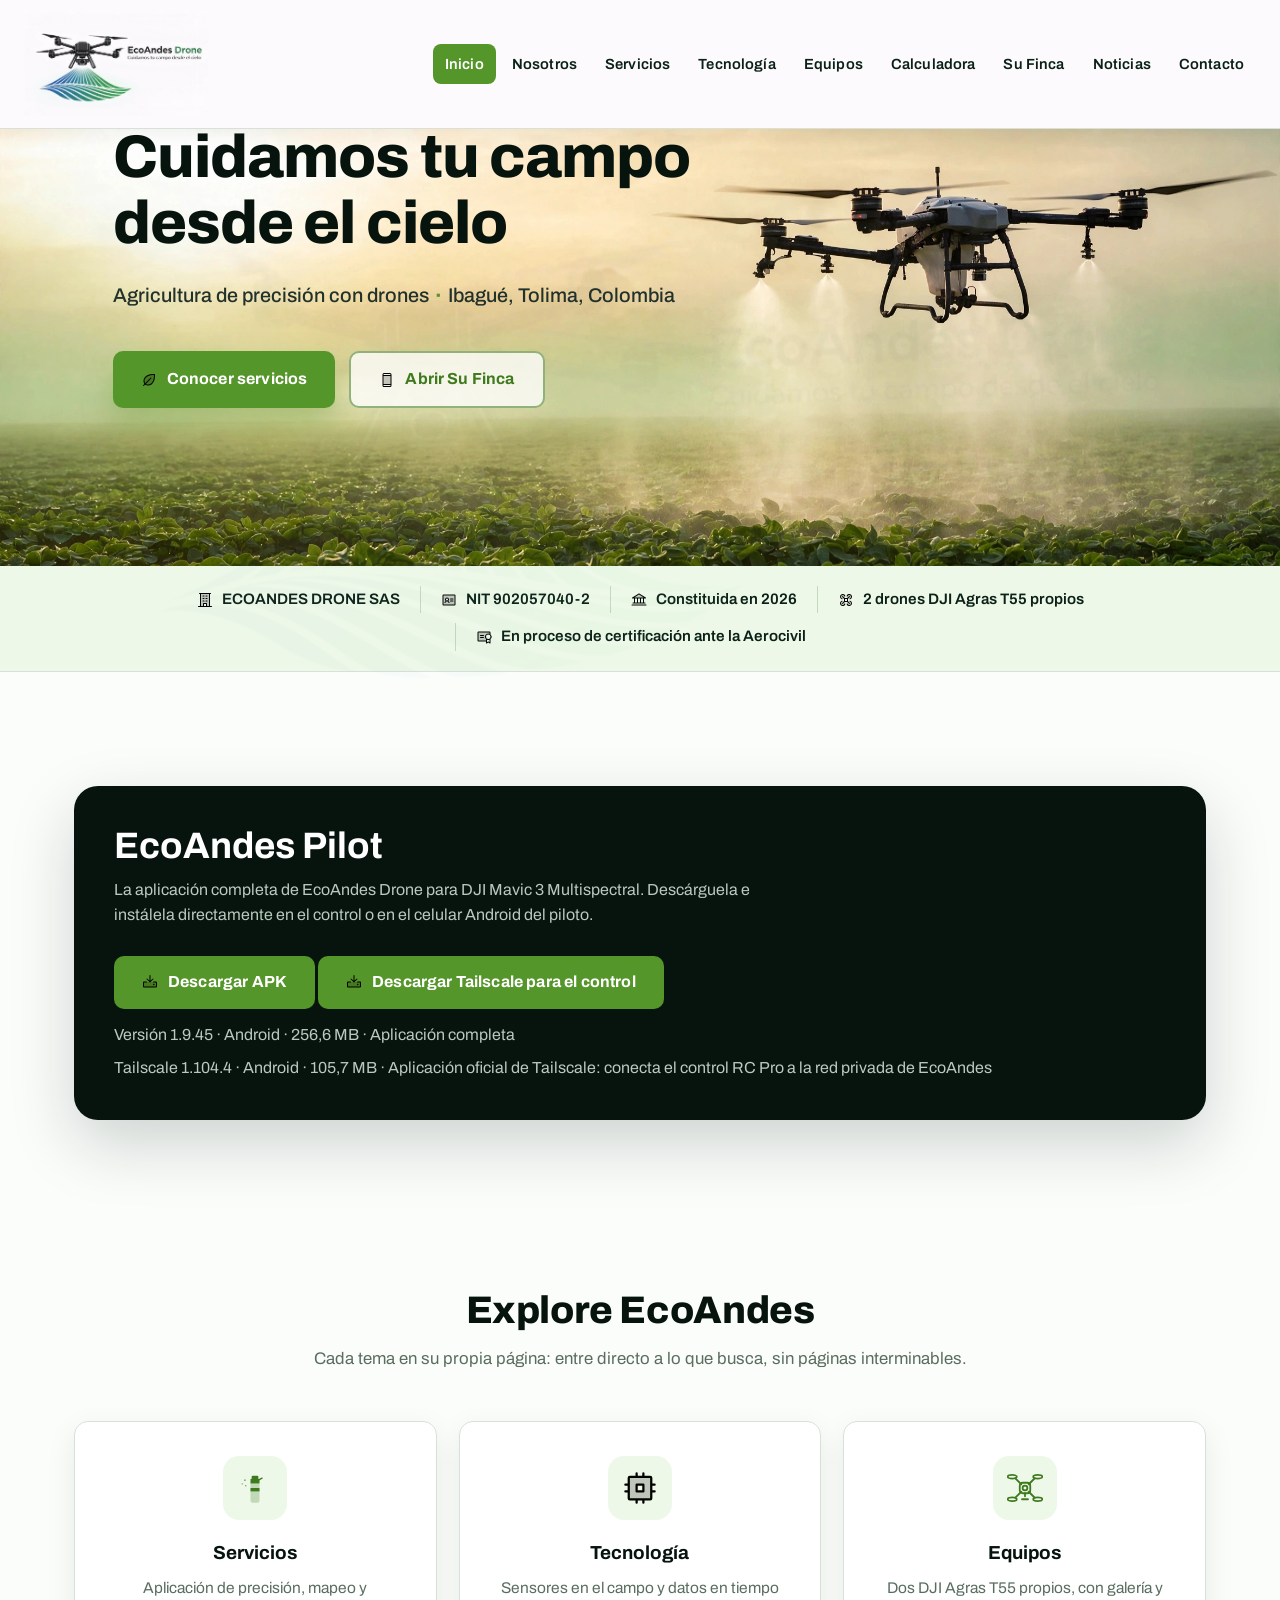
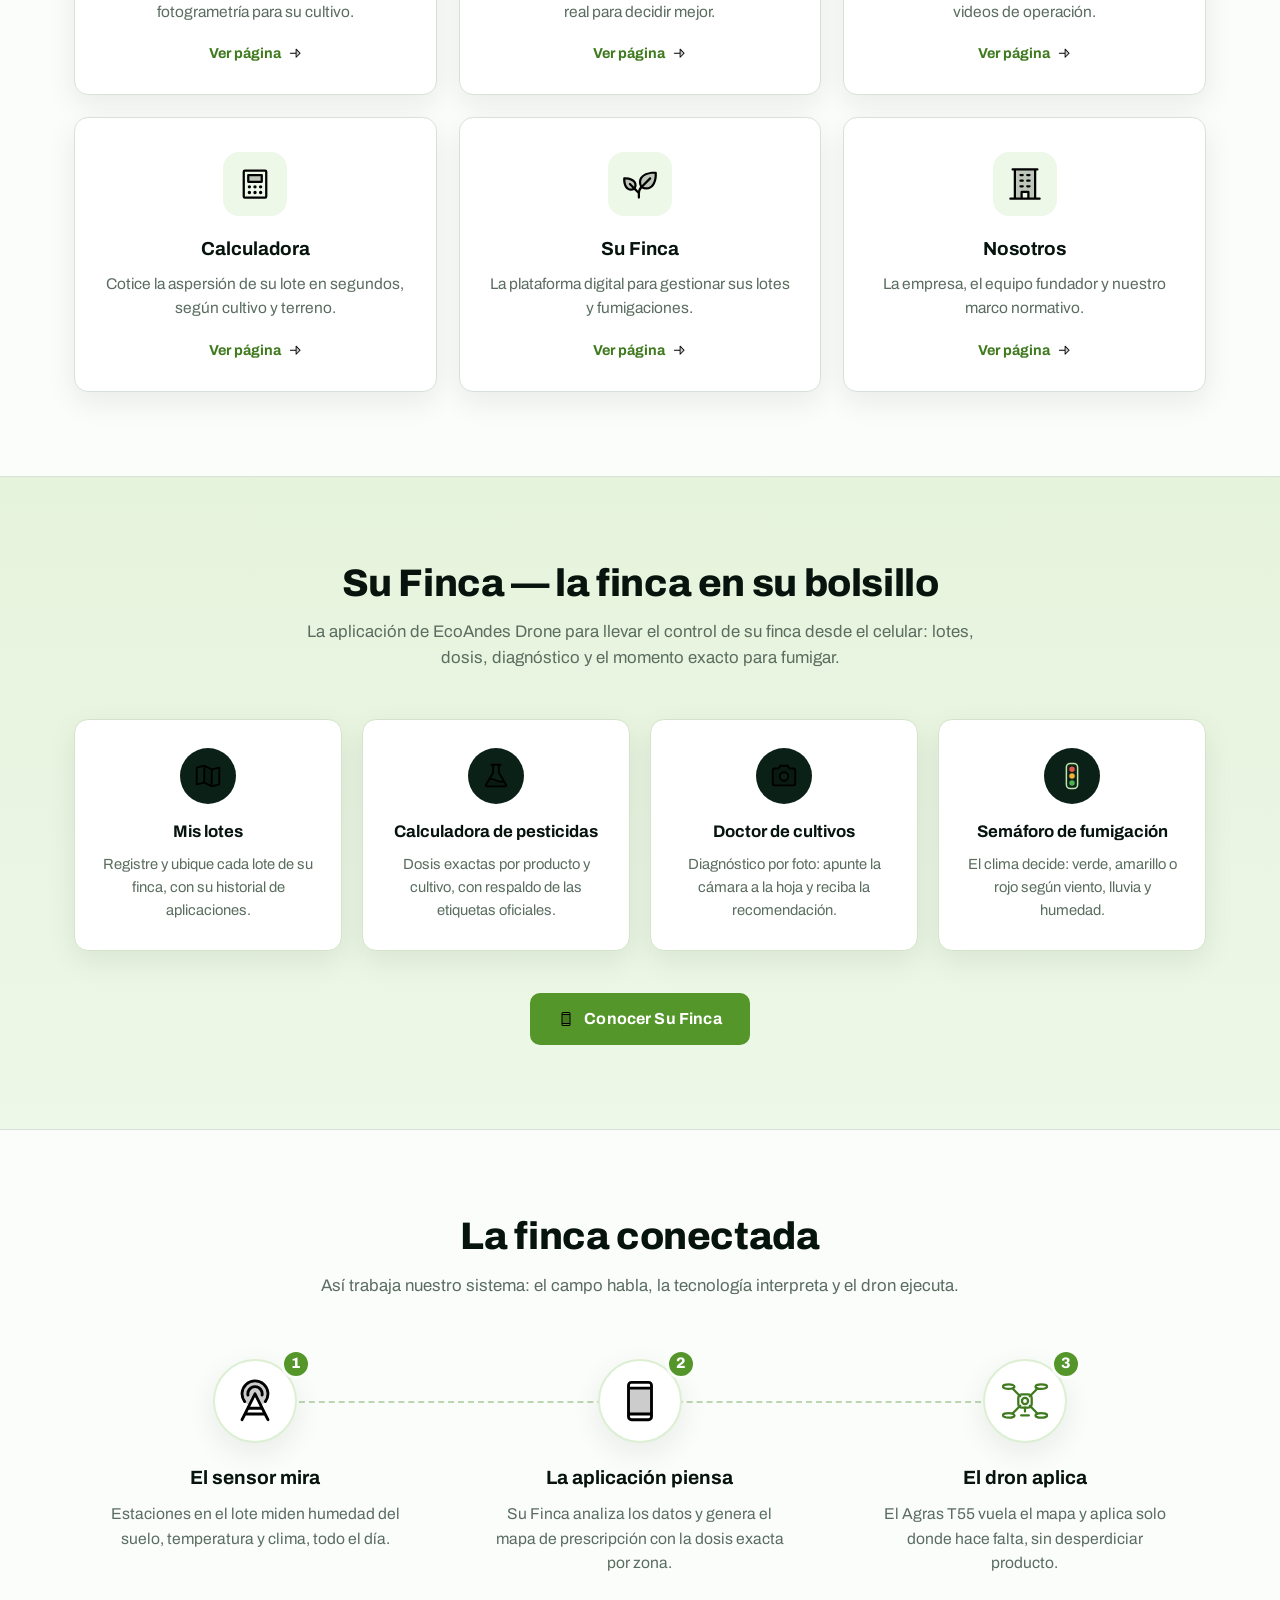
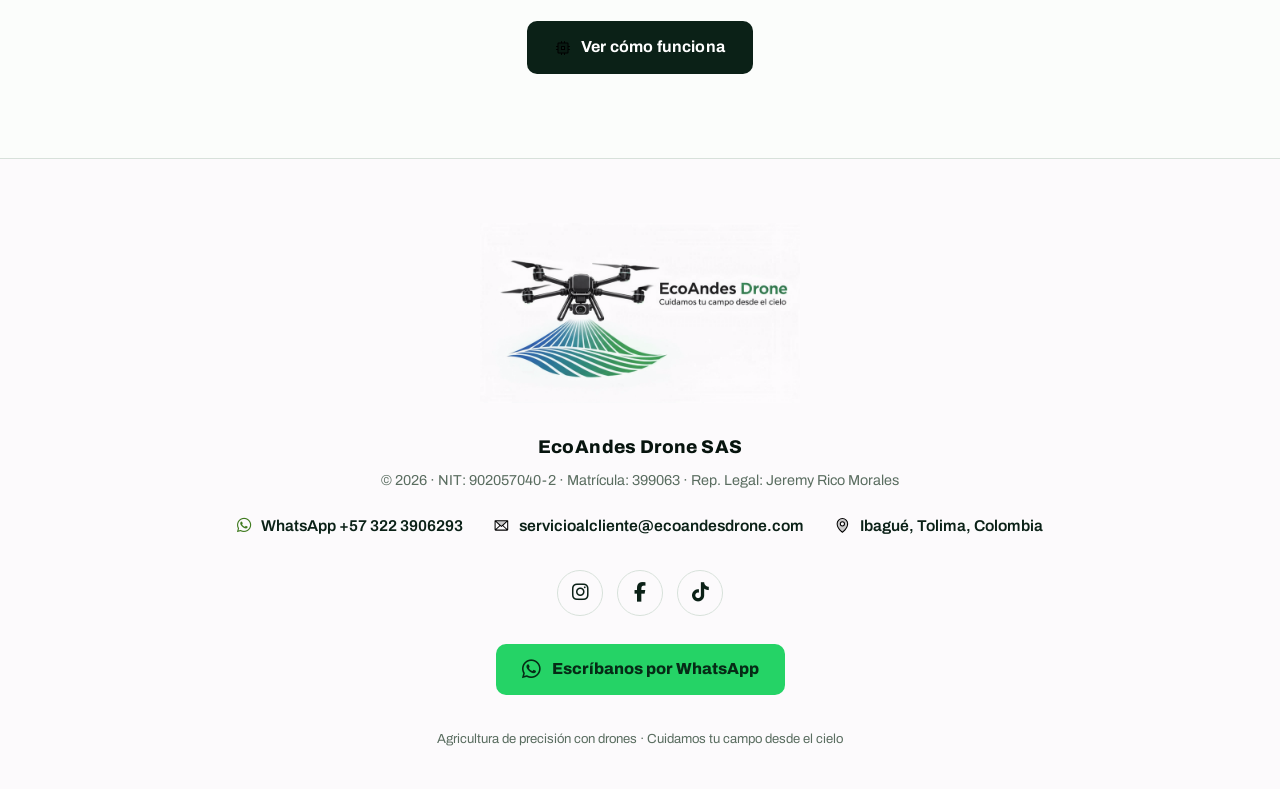
==== commit b6c045c0: "Publicar EcoAndes Pilot 1.9.45 en ecoandesdrone.com" ====
--- a/index.html
+++ b/index.html
@@ -847,10 +847,10 @@
             <h3 id="pilot-title">EcoAndes Pilot</h3>
             <p class="lead">La aplicación completa de EcoAndes Drone para DJI Mavic 3 Multispectral. Descárguela e instálela directamente en el control o en el celular Android del piloto.</p>
             <p style="margin:28px 0 0">
-              <a class="btn btn-green" href="https://github.com/Ecoandesdrone/ecoandesdrone.github.io/releases/download/pilot-v1.9.29/EcoAndesPilot-v1.9.29.apk" download><svg class="ic" aria-hidden="true" focusable="false"><use href="assets/iconos.svg#ic-descargar-app"></use></svg> Descargar APK</a>
+              <a class="btn btn-green" href="https://github.com/Ecoandesdrone/ecoandesdrone.github.io/releases/download/pilot-v1.9.45/EcoAndesPilot-v1.9.45.apk" download><svg class="ic" aria-hidden="true" focusable="false"><use href="assets/iconos.svg#ic-descargar-app"></use></svg> Descargar APK</a>
               <a class="btn btn-green" href="https://github.com/Ecoandesdrone/ecoandesdrone.github.io/releases/download/tailscale-control/tailscale-android-universal-1.104.4.apk" download><svg class="ic" aria-hidden="true" focusable="false"><use href="assets/iconos.svg#ic-descargar-app"></use></svg> Descargar Tailscale para el control</a>
             </p>
-            <p style="color:#b9c9bf;margin:14px 0 0">Versión 1.9.29 · Android · 206,9 MB · Aplicación completa</p>
+            <p style="color:#b9c9bf;margin:14px 0 0">Versión 1.9.45 · Android · 256,6 MB · Aplicación completa</p>
             <p style="color:#b9c9bf;margin:8px 0 0">Tailscale 1.104.4 · Android · 105,7 MB · Aplicación oficial de Tailscale: conecta el control RC Pro a la red privada de EcoAndes</p>
           </div>
         </div>
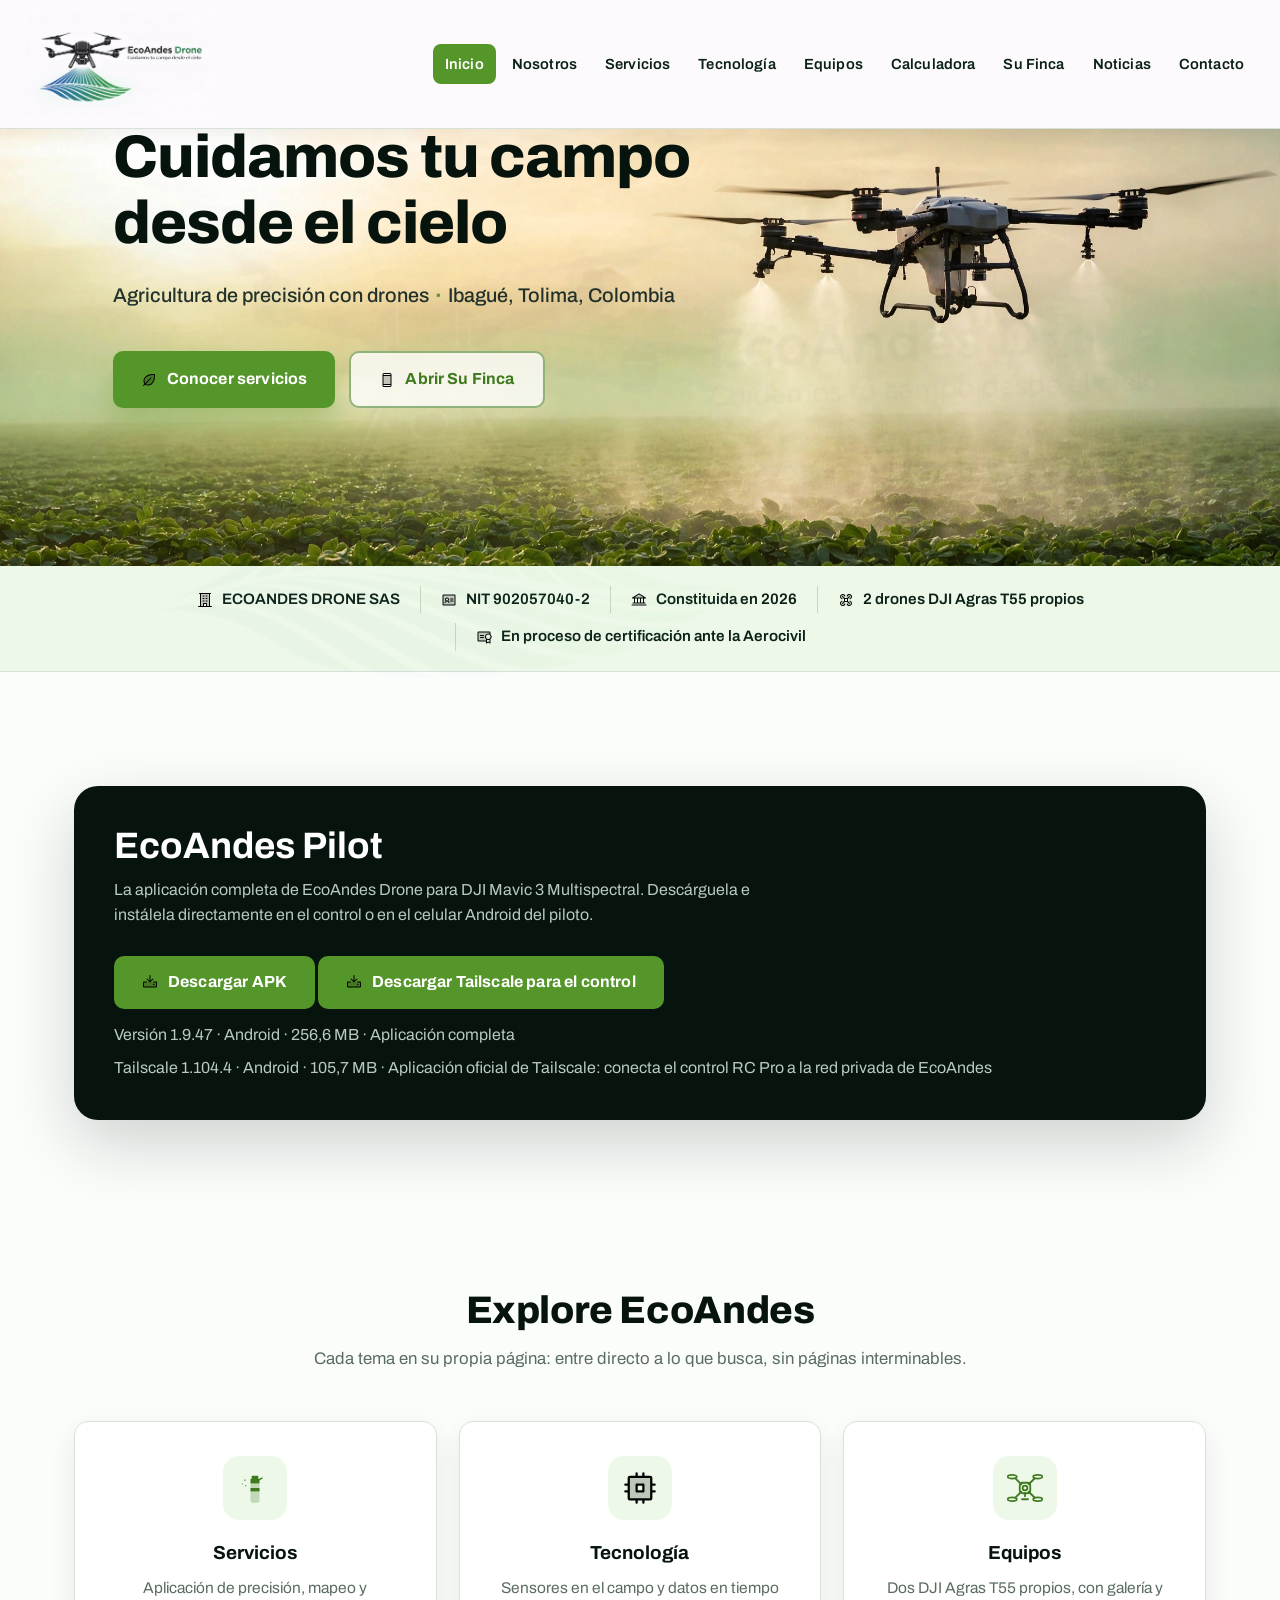
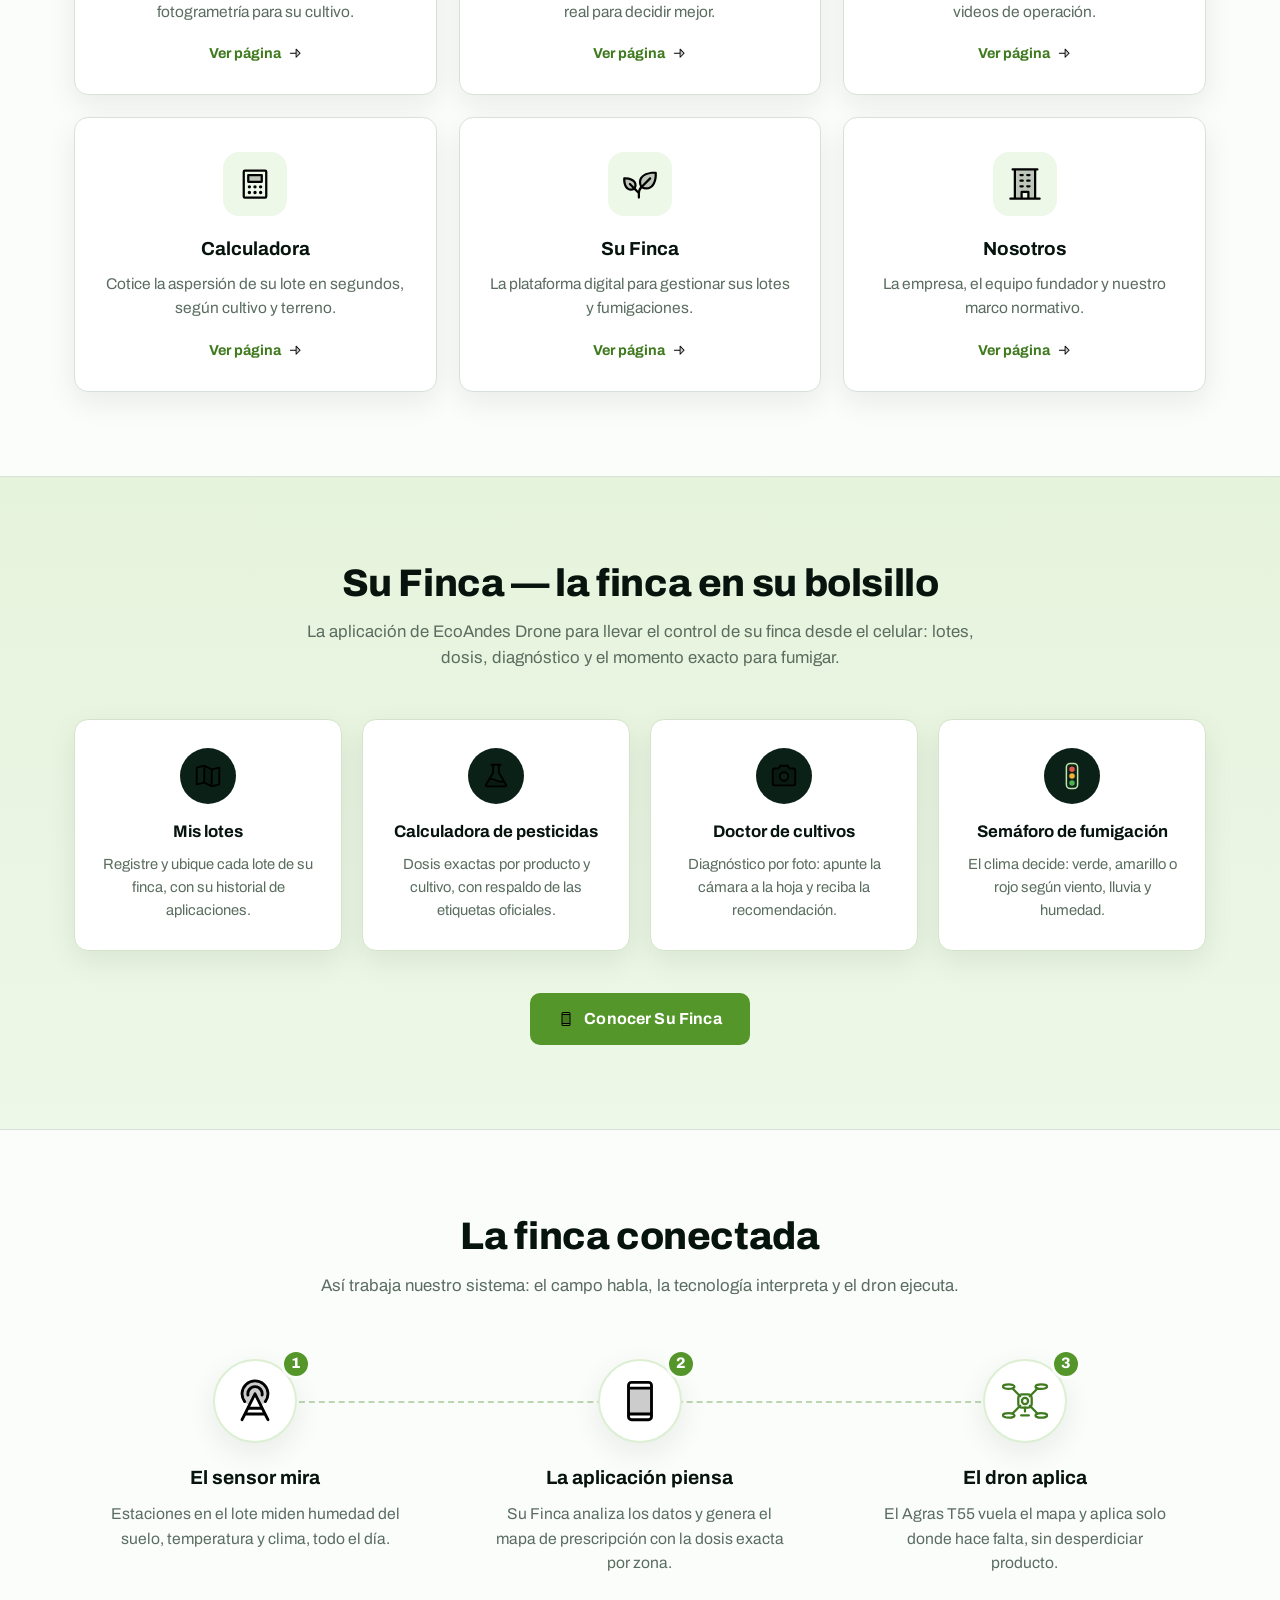
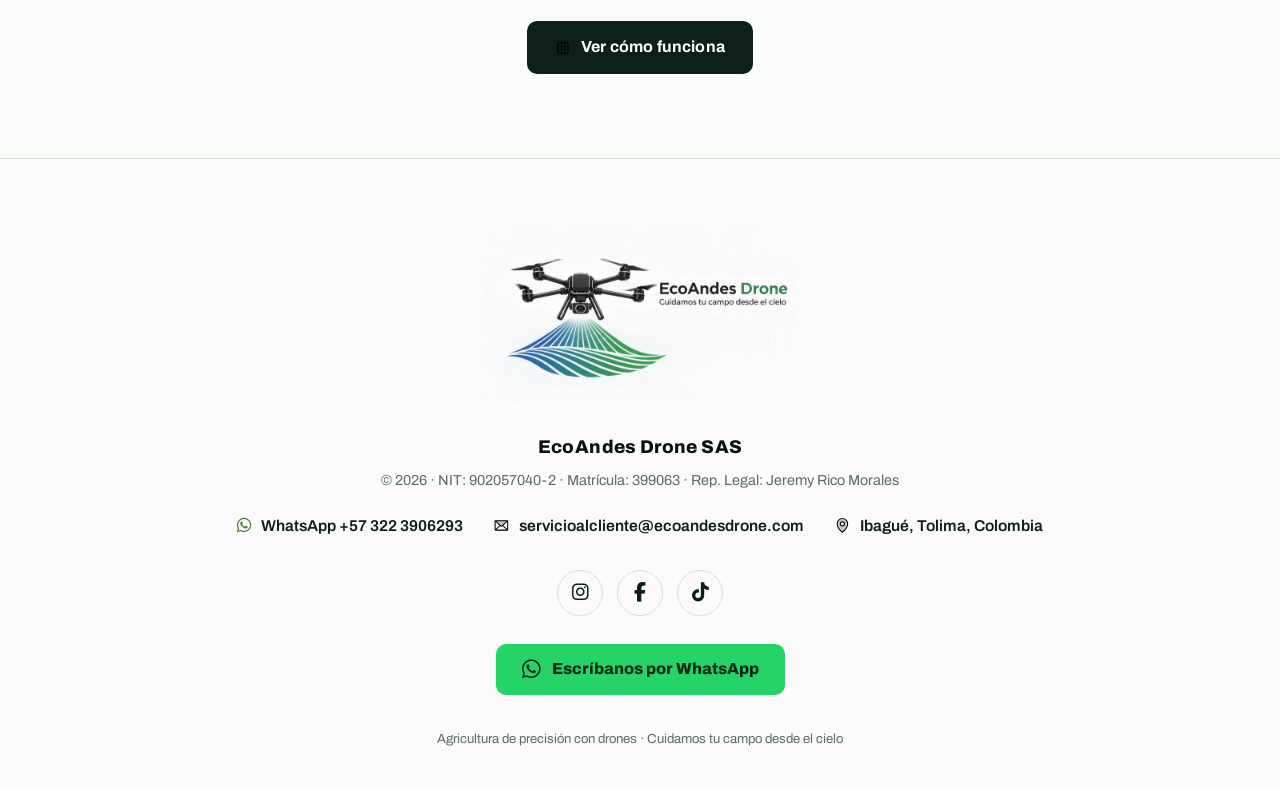
==== commit 1c1085c4: "Web: EcoAndes Pilot 1.9.47 en ecoandesdrone.com (release pendiente)" ====
--- a/index.html
+++ b/index.html
@@ -847,10 +847,10 @@
             <h3 id="pilot-title">EcoAndes Pilot</h3>
             <p class="lead">La aplicación completa de EcoAndes Drone para DJI Mavic 3 Multispectral. Descárguela e instálela directamente en el control o en el celular Android del piloto.</p>
             <p style="margin:28px 0 0">
-              <a class="btn btn-green" href="https://github.com/Ecoandesdrone/ecoandesdrone.github.io/releases/download/pilot-v1.9.45/EcoAndesPilot-v1.9.45.apk" download><svg class="ic" aria-hidden="true" focusable="false"><use href="assets/iconos.svg#ic-descargar-app"></use></svg> Descargar APK</a>
+              <a class="btn btn-green" href="https://github.com/Ecoandesdrone/ecoandesdrone.github.io/releases/download/pilot-v1.9.47/EcoAndesPilot-v1.9.47.apk" download><svg class="ic" aria-hidden="true" focusable="false"><use href="assets/iconos.svg#ic-descargar-app"></use></svg> Descargar APK</a>
               <a class="btn btn-green" href="https://github.com/Ecoandesdrone/ecoandesdrone.github.io/releases/download/tailscale-control/tailscale-android-universal-1.104.4.apk" download><svg class="ic" aria-hidden="true" focusable="false"><use href="assets/iconos.svg#ic-descargar-app"></use></svg> Descargar Tailscale para el control</a>
             </p>
-            <p style="color:#b9c9bf;margin:14px 0 0">Versión 1.9.45 · Android · 256,6 MB · Aplicación completa</p>
+            <p style="color:#b9c9bf;margin:14px 0 0">Versión 1.9.47 · Android · 256,6 MB · Aplicación completa</p>
             <p style="color:#b9c9bf;margin:8px 0 0">Tailscale 1.104.4 · Android · 105,7 MB · Aplicación oficial de Tailscale: conecta el control RC Pro a la red privada de EcoAndes</p>
           </div>
         </div>
